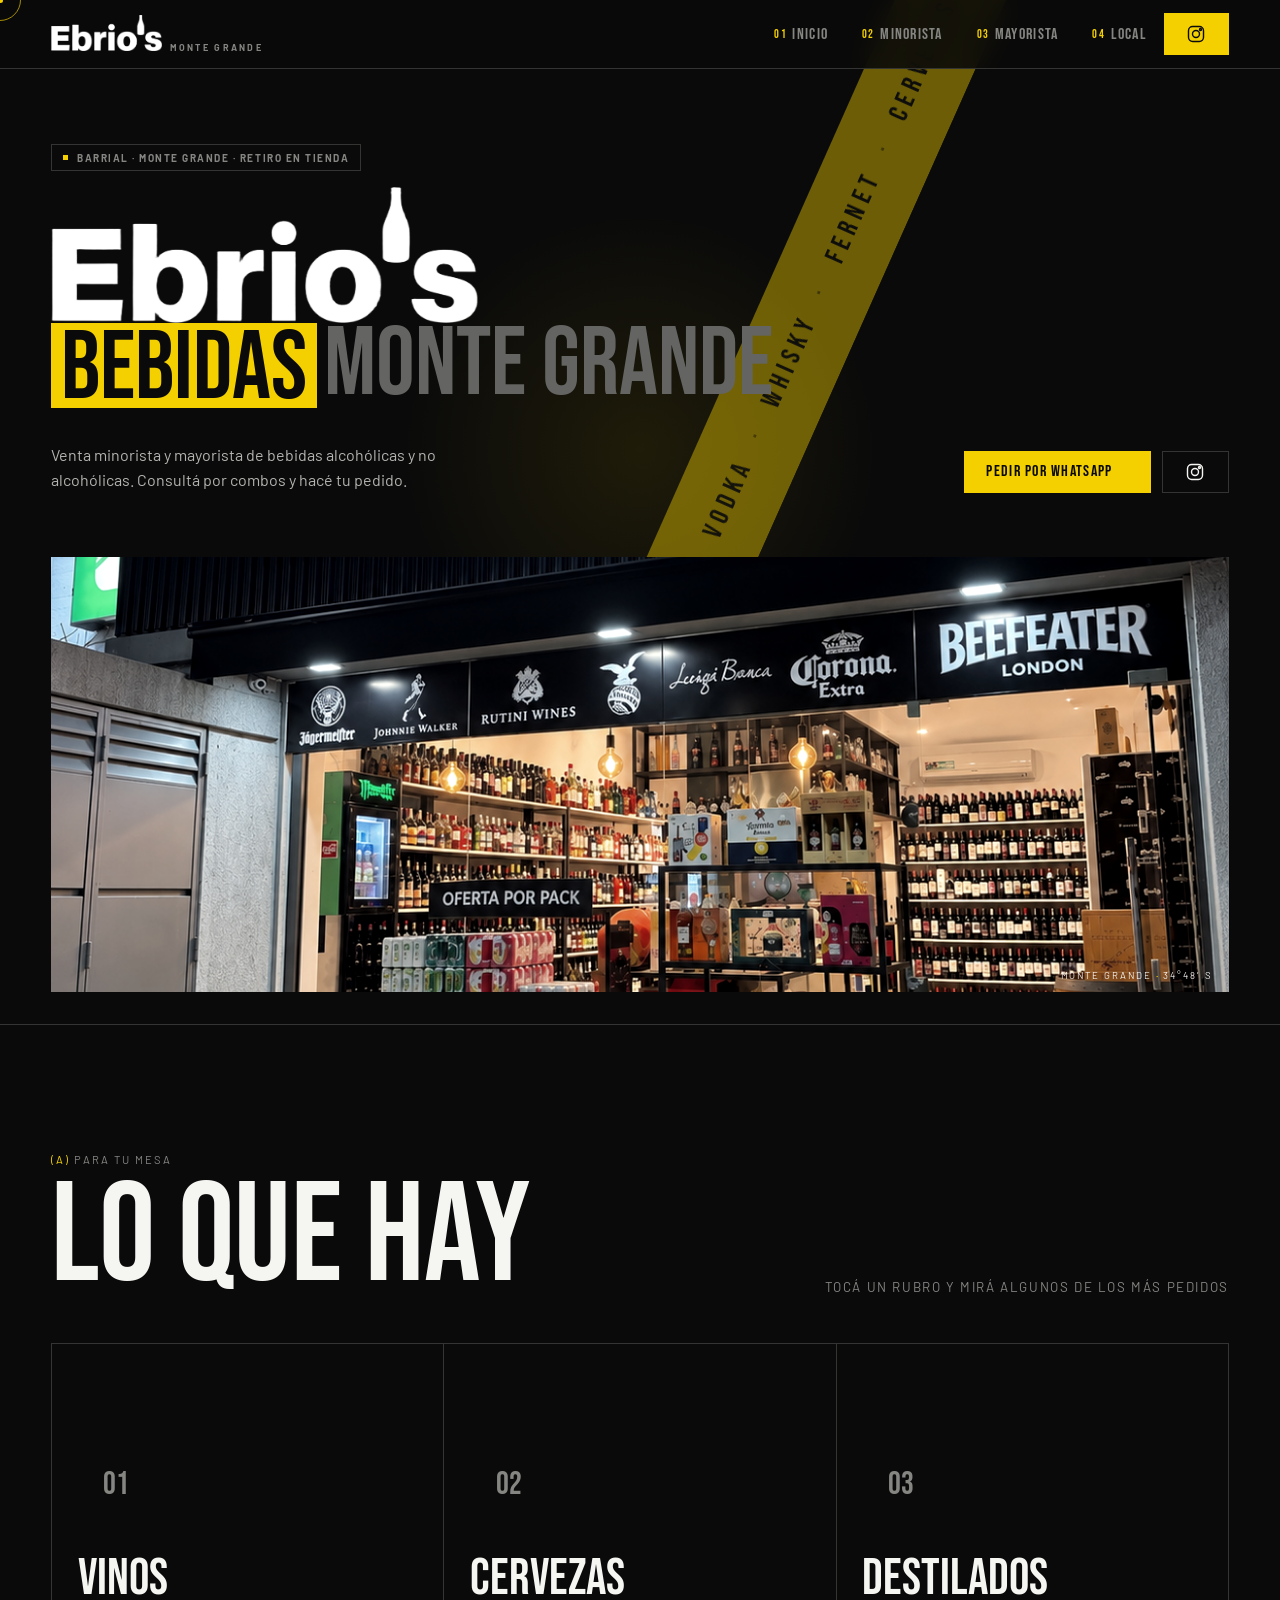
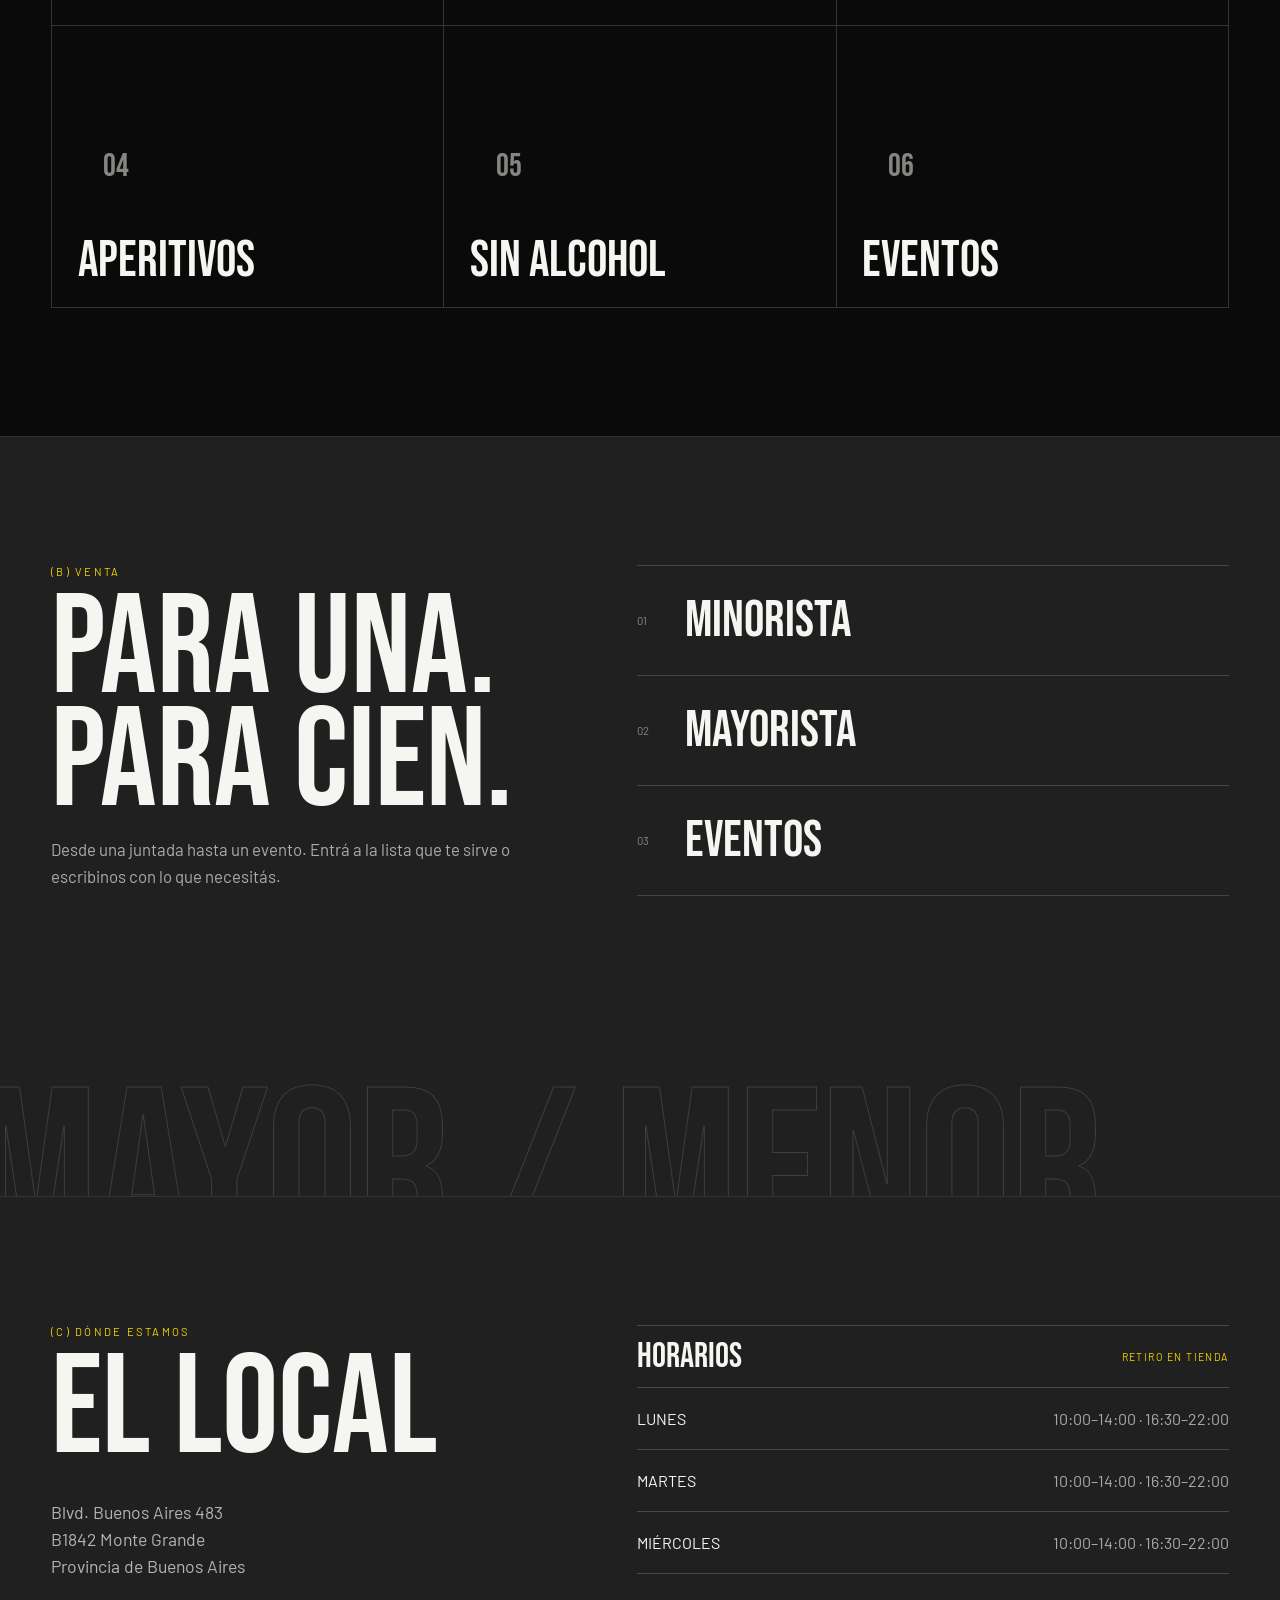
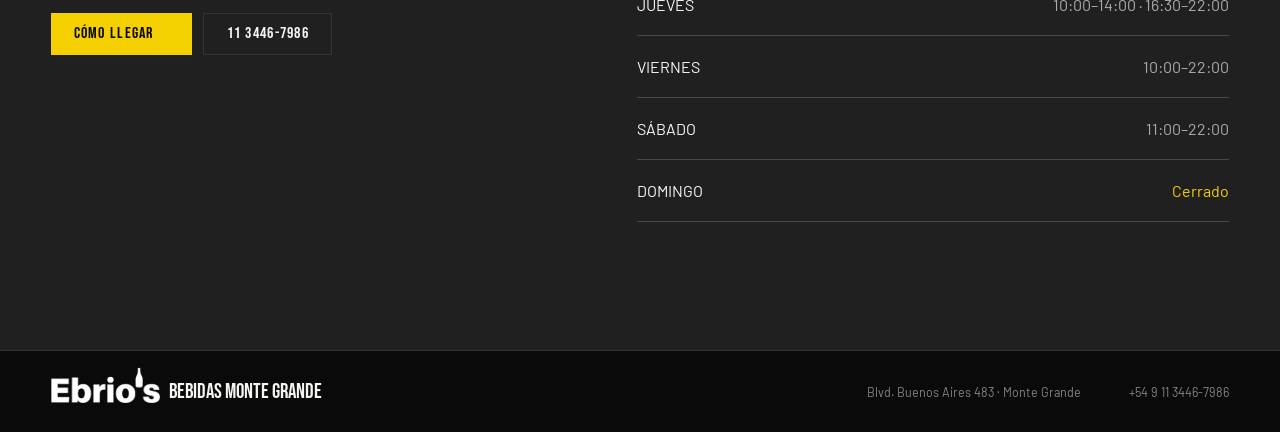
==== index.html @ 47a837df "ebrio's" ====
<!doctype html>
<html lang="es-AR">
  <head>
    <meta charset="utf-8">
    <meta name="viewport" content="width=device-width, initial-scale=1">
    <title>Ebrios Bebidas Monte Grande</title>
    <meta name="description" content="Venta minorista y mayorista de bebidas en Monte Grande. Pedidos, combos, eventos y retiro en tienda.">
    <meta name="author" content="Ebrios Bebidas">
    <meta property="og:title" content="Ebrios Bebidas Monte Grande">
    <meta property="og:description" content="Venta minorista y mayorista de bebidas en Monte Grande. Pedidos, combos, eventos y retiro en tienda.">
    <meta property="og:type" content="website">
    <meta name="twitter:card" content="summary_large_image">
    <link rel="icon" href="favicon.png" type="image/png">
    <link rel="preconnect" href="https://fonts.googleapis.com">
    <link rel="preconnect" href="https://fonts.gstatic.com" crossorigin>
    <link rel="stylesheet" href="https://fonts.googleapis.com/css2?family=Barlow:wght@400;500;600;700&family=Bebas+Neue&display=swap">
    <link rel="stylesheet" href="estilos.css">
  </head>
  <body>
    <div class="sitio">
      <div class="progreso"></div>
      <div class="aro"></div>
      <div class="punto"></div>
      <header class="cabeza">
        <a class="marca" href="index.html"><img class="logo" src="imagenes/logo-ebrios.png" alt="Ebrio's"><span>MONTE GRANDE</span></a>
        <nav class="nav" aria-label="Navegación principal">
          <a href="#inicio"><i>01</i> INICIO</a>
          <a href="minorista.html"><i>02</i> MINORISTA</a>
          <a href="mayorista.html"><i>03</i> MAYORISTA</a>
          <a href="local.html"><i>04</i> LOCAL</a>
        </nav>
        <a class="llamar" href="https://www.instagram.com/ebriosbebidas/?hl=es" target="_blank" rel="noreferrer" aria-label="Instagram"><svg class="ig" viewBox="0 0 24 24" aria-hidden="true"><rect x="3" y="3" width="18" height="18" rx="5"/><circle cx="12" cy="12" r="4.2"/><circle cx="17.4" cy="6.6" r="1.2"/></svg></a>
        <button class="menu" type="button" aria-label="Abrir menú" aria-expanded="false">
          <span></span>
          <span></span>
        </button>
      </header>
      <aside class="panel" aria-hidden="true">
        <nav>
          <a href="#inicio"><small>01</small>Inicio<span class="flecha" aria-hidden="true"></span></a>
          <a href="minorista.html"><small>02</small>Minorista<span class="flecha" aria-hidden="true"></span></a>
          <a href="mayorista.html"><small>03</small>Mayorista<span class="flecha" aria-hidden="true"></span></a>
          <a href="local.html"><small>04</small>Local<span class="flecha" aria-hidden="true"></span></a>
        </nav>
        <p>BLVD. BUENOS AIRES 483 · MONTE GRANDE</p>
      </aside>
      <main>
        <section id="inicio" class="portada">
          <div class="haz">
            <div class="cinta" aria-hidden="true">
              <span><b>VINOS</b><i>·</i><b>CERVEZAS</b><i>·</i><b>FERNET</b><i>·</i><b>WHISKY</b><i>·</i><b>VODKA</b><i>·</i><b>GASEOSAS</b><i>·</i><b>APERITIVOS</b><i>·</i><b>GIN</b><i>·</i><b>ESPUMANTES</b><i>·</i><b>LICORES</b><i>·</i><b>ENERGIZANTES</b><i>·</i><b>AGUAS</b><i>·</i><b>SIDRAS</b><i>·</i><b>RON</b><i>·</i><b>TEQUILA</b><i>·</i><b>JUGOS</b></span>
              <span><b>VINOS</b><i>·</i><b>CERVEZAS</b><i>·</i><b>FERNET</b><i>·</i><b>WHISKY</b><i>·</i><b>VODKA</b><i>·</i><b>GASEOSAS</b><i>·</i><b>APERITIVOS</b><i>·</i><b>GIN</b><i>·</i><b>ESPUMANTES</b><i>·</i><b>LICORES</b><i>·</i><b>ENERGIZANTES</b><i>·</i><b>AGUAS</b><i>·</i><b>SIDRAS</b><i>·</i><b>RON</b><i>·</i><b>TEQUILA</b><i>·</i><b>JUGOS</b></span>
            </div>
          </div>
          <p class="etiqueta">
            <span></span>
            BARRIAL · MONTE GRANDE · RETIRO EN TIENDA
          </p>
          <div class="titulo">
            <h1>
              <span class="nombre"><img class="logo" src="imagenes/logo-ebrios.png" alt="Ebrio's"></span>
              <span><b>BEBIDAS</b> <em>MONTE GRANDE</em></span>
            </h1>
          </div>
          <div class="intro">
            <p>Venta minorista y mayorista de bebidas alcohólicas y no alcohólicas. Consultá por combos y hacé tu pedido.</p>
            <div class="acciones">
              <a class="accion" href="https://api.whatsapp.com/send?phone=541134467986&amp;text=Hola%20Ebrios!%20Quiero%20mas%20informacion%20de%20precios%20minoristas%20para%20hacer%20un%20pedido." target="_blank" rel="noreferrer">PEDIR POR WHATSAPP <span class="flecha" aria-hidden="true"></span></a>
              <a class="borde" href="https://www.instagram.com/ebriosbebidas/?hl=es" target="_blank" rel="noreferrer" aria-label="Instagram"><svg class="ig" viewBox="0 0 24 24" aria-hidden="true"><rect x="3" y="3" width="18" height="18" rx="5"/><circle cx="12" cy="12" r="4.2"/><circle cx="17.4" cy="6.6" r="1.2"/></svg></a>
            </div>
          </div>
          <div class="escena" data-ver>
            <img src="imagenes/local-ebrios.jpg" alt="Local de bebidas abierto de noche" width="1920" height="1088">
            <div class="persiana" aria-hidden="true">
            </div>
            <p>
              MONTE GRANDE
              <b>·</b>
              34°48′S
            </p>
          </div>
        </section>
        <section id="rubros" class="universo">
          <div class="seccion" data-ver>
            <p>
              <span>(A)</span>
              PARA TU MESA
            </p>
            <h2>LO QUE HAY</h2>
            <small>Tocá un rubro y mirá algunos de los más pedidos</small>
          </div>
          <div class="categorias">
            <div class="categoria visible">
              <button type="button" aria-expanded="false">
                <span>01</span>
                <h3>Vinos</h3>
                <span class="flecha" aria-hidden="true"></span>
              </button>
              <div class="vistazo" hidden>
                <div class="mini">
                  <figure>
                    <img src="imagenes/productos/benjamin-malbec.png" alt="Vino Benjamin Malbec 750cc" loading="lazy">
                    <figcaption>Vino Benjamin Malbec 750cc</figcaption>
                  </figure>
                  <figure>
                    <img src="imagenes/productos/luigi-bosca.png" alt="Vino Luigi Bosca Malbec 750cc" loading="lazy">
                    <figcaption>Vino Luigi Bosca Malbec 750cc</figcaption>
                  </figure>
                  <figure>
                    <img src="imagenes/productos/rutini-cab-malbec.png" alt="Vino Rutini Cabernet Malbec 750cc" loading="lazy">
                    <figcaption>Vino Rutini Cabernet Malbec 750cc</figcaption>
                  </figure>
                </div>
                <a href="minorista.html">Ver más de esto <span class="flecha" aria-hidden="true"></span></a>
              </div>
            </div>
            <div class="categoria visible">
              <button type="button" aria-expanded="false">
                <span>02</span>
                <h3>Cervezas</h3>
                <span class="flecha" aria-hidden="true"></span>
              </button>
              <div class="vistazo" hidden>
                <div class="mini">
                  <figure>
                    <img src="imagenes/productos/heineken.png" alt="Cerveza Heineken Porrón 330cc" loading="lazy">
                    <figcaption>Cerveza Heineken Porrón 330cc</figcaption>
                  </figure>
                  <figure>
                    <img src="imagenes/productos/brahma.png" alt="Cerveza Brahma Lata 473cc" loading="lazy">
                    <figcaption>Cerveza Brahma Lata 473cc</figcaption>
                  </figure>
                  <figure>
                    <img src="imagenes/productos/andes.png" alt="Cerveza Andes Rubia 473cc" loading="lazy">
                    <figcaption>Cerveza Andes Rubia 473cc</figcaption>
                  </figure>
                </div>
                <a href="minorista.html">Ver más de esto <span class="flecha" aria-hidden="true"></span></a>
              </div>
            </div>
            <div class="categoria visible">
              <button type="button" aria-expanded="false">
                <span>03</span>
                <h3>Destilados</h3>
                <span class="flecha" aria-hidden="true"></span>
              </button>
              <div class="vistazo" hidden>
                <div class="mini">
                  <figure>
                    <img src="imagenes/productos/smirnoff.png" alt="Vodka Smirnoff 21 Regular 700cc" loading="lazy">
                    <figcaption>Vodka Smirnoff 21 Regular 700cc</figcaption>
                  </figure>
                  <figure>
                    <img src="imagenes/productos/smirnoff-rasp.png" alt="Vodka Smirnoff Raspberry 700cc" loading="lazy">
                    <figcaption>Vodka Smirnoff Raspberry 700cc</figcaption>
                  </figure>
                  <figure>
                    <img src="imagenes/productos/jack-honey.png" alt="Whisky Jack Daniel's Honey 700cc" loading="lazy">
                    <figcaption>Whisky Jack Daniel's Honey 700cc</figcaption>
                  </figure>
                </div>
                <a href="minorista.html">Ver más de esto <span class="flecha" aria-hidden="true"></span></a>
              </div>
            </div>
            <div class="categoria visible">
              <button type="button" aria-expanded="false">
                <span>04</span>
                <h3>Aperitivos</h3>
                <span class="flecha" aria-hidden="true"></span>
              </button>
              <div class="vistazo" hidden>
                <div class="mini">
                  <figure>
                    <img src="imagenes/productos/gancia.png" alt="Aperitivo Gancia 950cc" loading="lazy">
                    <figcaption>Aperitivo Gancia 950cc</figcaption>
                  </figure>
                  <figure>
                    <img src="imagenes/productos/cinzano-bianco.png" alt="Aperitivo Cinzano Bianco 950cc" loading="lazy">
                    <figcaption>Aperitivo Cinzano Bianco 950cc</figcaption>
                  </figure>
                  <figure>
                    <img src="imagenes/productos/martini-dry.png" alt="Aperitivo Martini Extra Dry 1000cc" loading="lazy">
                    <figcaption>Aperitivo Martini Extra Dry 1000cc</figcaption>
                  </figure>
                </div>
                <a href="minorista.html">Ver más de esto <span class="flecha" aria-hidden="true"></span></a>
              </div>
            </div>
            <div class="categoria visible">
              <button type="button" aria-expanded="false">
                <span>05</span>
                <h3>Sin alcohol</h3>
                <span class="flecha" aria-hidden="true"></span>
              </button>
              <div class="vistazo" hidden>
                <div class="mini">
                  <figure>
                    <img src="imagenes/productos/stella.png" alt="Cerveza Stella Artois 0% 473cc" loading="lazy">
                    <figcaption>Cerveza Stella Artois 0% 473cc</figcaption>
                  </figure>
                  <figure>
                    <img src="imagenes/productos/corona-sin.png" alt="Cerveza Corona Sin Alcohol 330cc" loading="lazy">
                    <figcaption>Cerveza Corona Sin Alcohol 330cc</figcaption>
                  </figure>
                  <figure>
                    <img src="imagenes/productos/quilmes0.png" alt="Cerveza Quilmes 0% Lata 473cc" loading="lazy">
                    <figcaption>Cerveza Quilmes 0% Lata 473cc</figcaption>
                  </figure>
                </div>
                <a href="minorista.html">Ver más de esto <span class="flecha" aria-hidden="true"></span></a>
              </div>
            </div>
            <div class="categoria visible">
              <button type="button" aria-expanded="false">
                <span>06</span>
                <h3>Eventos</h3>
                <span class="flecha" aria-hidden="true"></span>
              </button>
              <div class="vistazo" hidden>
                <div class="mini">
                  <figure>
                    <img src="imagenes/productos/moet.png" alt="Champagne Moët & Chandon Brut Impérial 750cc" loading="lazy">
                    <figcaption>Champagne Moët & Chandon Brut Impérial 750cc</figcaption>
                  </figure>
                </div>
                <a href="minorista.html">Ver más de esto <span class="flecha" aria-hidden="true"></span></a>
              </div>
            </div>
          </div>
        </section>
        <section id="venta" class="venta">
          <div class="enorme" aria-hidden="true">MAYOR / MENOR</div>
          <div class="venta-int" data-ver>
            <div>
              <p class="sobre">(B) VENTA</p>
              <h2>
                PARA UNA.
                <br>
                PARA CIEN.
              </h2>
              <p>Desde una juntada hasta un evento. Entrá a la lista que te sirve o escribinos con lo que necesitás.</p>
            </div>
            <div class="opciones">
              <a href="minorista.html"><span>01</span><b>MINORISTA</b><span class="flecha" aria-hidden="true"></span></a>
              <a href="mayorista.html"><span>02</span><b>MAYORISTA</b><span class="flecha" aria-hidden="true"></span></a>
              <a href="https://api.whatsapp.com/send?phone=541134467986&amp;text=Hola%20Ebrios!%20Quiero%20mas%20informacion%20de%20precios%20minoristas%20para%20hacer%20un%20pedido." target="_blank" rel="noreferrer"><span>03</span><b>EVENTOS</b><span class="flecha" aria-hidden="true"></span></a>
            </div>
          </div>
        </section>
        <section id="local" class="local">
          <div class="datos" data-ver>
            <p class="sobre">(C) DÓNDE ESTAMOS</p>
            <h2>EL LOCAL</h2>
            <address>
              Blvd. Buenos Aires 483
              <br>
              B1842 Monte Grande
              <br>
              Provincia de Buenos Aires
            </address>
            <div class="acciones">
              <a class="accion" href="https://maps.google.com/?q=Blvd+Buenos+Aires+483+Monte+Grande" target="_blank" rel="noreferrer">CÓMO LLEGAR <span class="flecha" aria-hidden="true"></span></a>
              <a class="borde" href="tel:+5491134467986">11 3446-7986</a>
            </div>
          </div>
          <div class="horarios" data-ver>
            <div class="hora-top">
              <h3>HORARIOS</h3>
              <span>RETIRO EN TIENDA</span>
            </div>
            <div>
              <span>Lunes</span>
              <time>10:00–14:00 · 16:30–22:00</time>
            </div>
            <div>
              <span>Martes</span>
              <time>10:00–14:00 · 16:30–22:00</time>
            </div>
            <div>
              <span>Miércoles</span>
              <time>10:00–14:00 · 16:30–22:00</time>
            </div>
            <div>
              <span>Jueves</span>
              <time>10:00–14:00 · 16:30–22:00</time>
            </div>
            <div>
              <span>Viernes</span>
              <time>10:00–22:00</time>
            </div>
            <div>
              <span>Sábado</span>
              <time>11:00–22:00</time>
            </div>
            <div class="cerrado">
              <span>Domingo</span>
              <time>Cerrado</time>
            </div>
          </div>
        </section>
      </main>
      <footer>
        <strong><img class="logo" src="imagenes/logo-ebrios.png" alt="Ebrio's"><span>BEBIDAS MONTE GRANDE</span></strong>
        <address>Blvd. Buenos Aires 483 · Monte Grande</address>
        <a href="tel:+5491134467986">+54 9 11 3446-7986</a>
      </footer>
    </div>
    <script src="guion.js"></script>
  </body>
</html>
---- estilos.css ----
:root { 
  --fondo: #0a0a0a; 
  --carbon: #202020; 
  --amarillo: #f4d000; 
  --texto: #f5f5f2; 
  --gris: #858582; 
  --linea: #343432; 
  --avance: 0%; 
  --sube: 0px; 
  --mx: 50vw; 
  --my: 50vh; 
}
* { 
box-sizing: border-box; 
}

html { 
  scroll-behavior: smooth; 
  background: var(--fondo); 
}
body { 
  margin: 0; 
  background: var(--fondo); 
  color: var(--texto); 
  font-family: "Barlow", sans-serif; 
  overflow-x: hidden; 
}
a { 
  color: inherit; 
  text-decoration: none; 
}
button { 
  color: inherit; 
  font: inherit; 
}
svg { 
  width: 1.1em; 
  fill: none; 
  stroke: currentColor; 
  stroke-width: 1.7; 
}
::selection { 
  color: var(--fondo); 
  background: var(--amarillo); 
}
.sitio { 
  min-height: 100vh; 
  overflow: clip; 
}
.progreso { 
  position: fixed; 
  inset: 0 auto auto 0; 
  z-index: 100; 
  width: var(--avance); 
  height: 3px; 
  background: var(--amarillo); 
  box-shadow: 0 0 18px color-mix(in oklab,var(--amarillo) 55%,transparent); 
}
.cabeza { 
  position: fixed; 
  inset: 0 0 auto; 
  z-index: 60; 
  display: grid; 
  grid-template-columns: minmax(0,1fr) auto auto; 
  align-items: center; 
  min-height: 68px; 
  padding: 0 clamp(1.2rem,4vw,4rem); 
  border-bottom: 1px solid var(--linea); 
  background: color-mix(in oklab,var(--fondo) 88%,transparent); 
  backdrop-filter: blur(14px); 
}
.marca { 
  display: flex; 
  min-width: 0; 
  align-items: baseline; 
  gap: .5rem; 
}
.marca>.logo { 
  width:6.9rem; 
  height:auto; 
  filter:brightness(0) invert(1); 
}
.marca>span:last-child { 
  color: var(--gris); 
  font-size: .57rem; 
  font-weight: 700; 
  letter-spacing: .25em; 
}
.logo { 
  display:block; 
  object-fit:contain; 
}
.nav { 
  display: flex; 
  height: 68px; 
  align-items: center; 
}
.nav a { 
  display: flex; 
  height: 100%; 
  align-items: center; 
  gap: .35rem; 
  padding: 0 1rem; 
  border-left: 1px solid transparent; 
  border-right: 1px solid transparent; 
  color: var(--gris); font-family: "Bebas Neue"; 
  letter-spacing: .08em; 
  transition: color .25s,border-color .25s,background .25s; 
}
.nav a:hover { 
  color: var(--texto); 
  border-color: var(--linea); 
  background: var(--carbon); 
}
.nav i { 
  color: var(--amarillo); 
  font-style: normal; 
  font-size: .72rem; 
}
.llamar,.accion,.borde { 
  display: inline-flex; 
  align-items: center; 
  justify-content: center; 
  gap: 1rem; 
  min-height: 42px; 
  padding: 0 1.4rem; 
  font-family: "Bebas Neue"; 
  font-size: 1rem; 
  letter-spacing: .08em; 
}
.llamar,.accion { 
  color: var(--fondo); 
  background: var(--amarillo); 
  transition: background .25s,transform .25s; 
}
.llamar:hover,.accion:hover { 
  background: var(--texto); 
  transform: translateY(-2px); 
}
.borde { 
  border: 1px solid var(--linea); 
  transition: border-color .25s,color .25s; 
}
.borde:hover { 
  border-color: var(--amarillo); 
  color: var(--amarillo); 
}
.ig { 
  width:20px; 
  height:20px; 
  fill:none; 
  stroke:currentColor; 
  stroke-width:1.7; 
}
.llamar .ig { 
  stroke:var(--fondo); 
}

.menu { 
  display: none; 
  width: 48px; 
  height: 48px; 
  border: 0; 
  background: none; 
  cursor: pointer; 
}
.menu span {
  display: block; 
  width: 23px; 
  height: 1px; 
  margin: 6px auto; 
  background: var(--texto); 
  transition: transform .3s; 
}
.menu.abierto span:first-child { 
  transform: translateY(3.5px) rotate(45deg); 
}
.menu.abierto span:last-child { 
  transform: translateY(-3.5px) rotate(-45deg); 
}
.panel { 
  position: fixed; 
  inset: 68px 0 0; 
  z-index: 55; 
  display: grid; 
  align-content: space-between; 
  padding: 7vh 5vw 3rem; 
  background: var(--amarillo); 
  color: var(--fondo); 
  clip-path: inset(0 0 100% 0); 
  transition: clip-path .6s cubic-bezier(.16,1,.3,1); 
}
.panel.abierto { 
  clip-path: inset(0); 
}
.panel nav { 
  display: grid; 
}
.panel nav a { 
  display: grid; 
  grid-template-columns: 3rem 1fr auto; 
  align-items: center; 
  border-bottom: 1px solid color-mix(in oklab,var(--fondo) 35%,transparent); 
  font-family: "Bebas Neue"; 
  font-size: clamp(3rem,10vw,7rem); 
  line-height: 1.1; 
}
.panel small { 
  font-family: "Barlow"; 
  font-size: .7rem; 
}
  .panel p { 
    font-weight: 700; 
    font-size: .75rem; 
    letter-spacing: .12em; 
  }
.portada { 
  position: relative; 
  min-height: 100svh; 
  padding: clamp(8rem,16vh,12rem) clamp(1.2rem,4vw,4rem) 2rem; 
  isolation: isolate; 
}
.haz { 
  position: absolute; 
  z-index: -1; 
  top: -18%; 
  left: 58%; 
  width: 8vw; 
  height: 105%; 
  background: var(--amarillo); 
  opacity: .42; transform: rotate(24deg) translateY(var(--sube)); 
  transform-origin: center; 
  overflow: hidden; 
}
.cinta { 
  position:absolute; 
  top:0; 
  left:0; 
  width:100%; 
  display:flex; 
  flex-direction:column; 
  align-items:center; 
  animation: correr 150s linear infinite; 
  will-change:transform; 
}
.cinta span { 
  display:flex; 
  flex-direction:column; 
  align-items:center; 
  font-family:"Bebas Neue"; 
  font-size:clamp(1.1rem,2.1vw,2.2rem); 
  line-height:1; 
  letter-spacing:.22em; 
  color:#0d0d0c; }
.cinta b { 
  writing-mode:vertical-rl; 
  transform:rotate(180deg); 
  font-weight:400; 
  padding:.55em 0; }
.cinta i { 
  writing-mode:vertical-rl; 
  transform:rotate(180deg); 
  font-style:normal; 
  padding:.35em 0; 
  opacity:.5; }
@keyframes 
 correr 
{ 
  from { 
  transform: translateY(-50%); 
}
 to { 
  transform: translateY(0); 
} 
}

.portada::after { 
  content:""; 
  position:absolute; 
  z-index:-2; 
  inset:0; 
  background: radial-gradient(circle 340px at var(--mx) 
  var(--my), 
  color-mix(in oklab,
  var(--amarillo) 9%,transparent), 
  transparent 70%); 
}
.etiqueta { 
  display: inline-flex; 
  align-items: center; 
  gap: .6rem; 
  margin: 0 0 1rem; 
  padding: .4rem .65rem; 
  border: 1px solid var(--linea); 
  color: var(--gris); 
  font-size: .63rem; 
  font-weight: 700; 
  letter-spacing: .15em; 
}
.etiqueta span { 
  width: 5px; 
  height: 5px; 
  background: var(--amarillo); 
}
.titulo { 
  overflow: hidden; 
}
.titulo h1 { 
  margin: 0; 
  font-family: "Bebas Neue"; 
  font-size: clamp(5rem,14vw,13.5rem); 
  font-weight: 400; line-height: .72; 
  letter-spacing: 0; 
}
.titulo h1>.nombre { 
  display:block; 
  width:3.05em; 
  height:.76em; 
  animation:subir 1s cubic-bezier(.16,1,.3,1) both; 
  }
  .titulo .nombre>.logo { 
  width:100%; 
  height:100%; 
  object-fit:contain; 
  object-position:left center; 
  filter:brightness(0) invert(1); 
  }
  .titulo h1>span+span { 
  display:flex; 
  align-items:center; 
  gap: .08em; 
  animation:subir 1s .12s cubic-bezier(.16,1,.3,1) both; 
  font-size: .54em; 
  }
  .titulo b { 
  padding: .12em .1em .04em; 
  color: var(--fondo); 
  background: var(--amarillo); 
  font-weight: 400; 
  }
  .titulo em {
  color: #646462; 
  font-style: normal; 
  white-space: nowrap;
  }
.intro { 
  display: grid; 
  grid-template-columns: minmax(0,28rem) auto; 
  align-items: end; 
  justify-content: space-between; 
  gap: 2rem; 
  margin-top: 2.2rem; 
}.intro p { 
  margin: 0; 
  color: #b4b4b0; 
  line-height: 1.55; 
}.acciones { 
  display: flex; 
  flex-wrap: wrap; 
  gap: .7rem; 
}
.escena { 
  position: relative; 
  max-width: 94rem; 
  height: clamp(240px,34vw,540px); 
  margin: 4rem auto 0; 
  overflow: hidden; 
  background: var(--carbon); 
}
.escena img { 
  width: 100%; 
  height: 100%; 
  object-fit: cover; 
  filter: saturate(.72) contrast(1.07); 
  transform: scale(1.06); 
  transition: transform 1.6s cubic-bezier(.16,1,.3,1); 
}
.escena.visible img {
  transform: scale(1); 
}
.escena p { 
  position:absolute; 
  right: 1rem; 
  bottom: .7rem; 
  z-index:3; 
  margin:0; 
  font-size:.6rem; 
  letter-spacing:.2em; 
}
.escena p b { 
  color:var(--amarillo); 
}
.persiana { 
  position:absolute; 
  inset:0; 
  z-index:2; 
  display:grid; 
  grid-template-rows:repeat(14,1fr); 
  pointer-events:none; 
}
.persiana span { 
  display:block; 
  background:var(--carbon); 
  border-bottom:1px solid #090909; 
  transform-origin:top; 
  transition:transform .5s cubic-bezier(.7,0,.2,1); 
}
.escena.visible .persiana span { 
  transform:scaleY(0); 
}
.escena.visible .persiana span:nth-child(2n){
  transition-delay:.05s
}
.escena.visible .persiana span:nth-child(3n){
  transition-delay:.11s
}
  .escena.visible .persiana span:nth-child(5n){
    transition-delay:.17s
}
.universo,.venta,.pedido,.local { 
  padding: clamp(5rem,10vw,10rem) clamp(1.2rem,4vw,4rem); 
  border-top: 1px solid var(--linea); 
}
.seccion { 
  display:grid; 
  grid-template-columns:1fr auto; 
  align-items:end; gap:1rem; 
  margin-bottom:3rem; 
}
.seccion p { 
  grid-column:1/-1; 
  margin:0; 
  color:var(--gris); 
  font-size:.7rem; 
  letter-spacing:.18em; 
}
.seccion p span,.sobre { 
  color:var(--amarillo); 
}
.seccion h2,.venta h2,.pedido h2,.local h2 { 
  margin:0; 
  font-family:"Bebas Neue"; 
  font-size:clamp(4.5rem,11vw,10rem); 
  font-weight:400; line-height:.8; 
}
.seccion small { 
  color:var(--gris); 
  text-transform:uppercase; 
  letter-spacing:.12em; 
}
.categorias { 
  display:grid; 
  grid-template-columns:repeat(3,1fr); 
  border-top:1px solid var(--linea); 
  border-left:1px solid var(--linea); 
}
.categoria { 
  position:relative; 
  min-height:230px; 
  padding:1.6rem; 
  border-right:1px solid var(--linea); 
  border-bottom:1px solid var(--linea); 
  overflow:hidden; 
  transition:color .35s,background .35s; 
}
.categoria span { 
  color:var(--gris); 
  font-family:"Bebas Neue"; 
  font-size:2rem; 
}
.categoria h3 { 
  position:absolute; 
  left:1.6rem; 
  bottom:1rem; 
  margin:0; 
  font-family:"Bebas Neue"; 
  font-size:clamp(2.3rem,4vw,4.5rem); 
  font-weight:400; 
  transition:transform .35s; 
}
.categoria svg { 
  position:absolute; 
  top:1.7rem; 
  right:1.7rem; 
  transform:rotate(-45deg); 
  transition:transform .35s; 
}
.categoria:hover { 
  color:var(--fondo); 
  background:var(--amarillo); 
}
.categoria:hover span { 
  color:var(--fondo); 
}
.categoria:hover h3 { 
  transform:translateX(.5rem); 
}
.categoria:hover svg { 
  transform:rotate(0); 
}
.venta { 
  position:relative; 
  min-height:760px; 
  background:var(--carbon); 
  overflow:hidden; 
}
.enorme { 
  position:absolute; 
  inset:auto auto -5vw -2vw; 
  color:transparent; 
 -webkit-text-stroke:1px #3e3e3b; 
 font-family:"Bebas Neue"; 
 font-size:18vw; 
 line-height:.7; 
 white-space:nowrap; 
 transform:translateX(calc(var(--avance) * -.16)); 
}
.venta-int { 
  position:relative; 
  z-index:1; 
  display:grid; 
  grid-template-columns:.9fr 1.1fr; 
  gap:8vw; 
}
.sobre { 
  margin:0 0 1rem; 
  font-size:.7rem; 
  letter-spacing:.2em; 
}
.venta-int>div>p:last-child,.pedido-txt>p {
  max-width:32rem; 
  color:#aaa; 
  font-size:1.05rem; 
  line-height:1.6; 
}
.opciones { 
  border-top:1px solid #444; 
}
.opciones a { 
  display:grid; 
  grid-template-columns:3rem 1fr auto; 
  align-items:center; 
  min-height:110px; 
  border-bottom:1px solid #444; 
  transition:padding .3s,color .3s; 
}
.opciones a:hover { 
  padding-left:1rem; 
  color:var(--amarillo); 
}.opciones span { 
  color:var(--gris); 
  font-size:.7rem; 
}
.opciones b { 
  font-family:"Bebas Neue"; 
  font-size:clamp(2.2rem,4vw,4rem); 
  font-weight:400; 
}
.pedido { 
  display:grid; 
  grid-template-columns:1.1fr .9fr; 
  align-items:center; 
  gap:clamp(2rem,7vw,8rem); 
}
.foto { 
  position:relative; 
  aspect-ratio:1; 
  overflow:hidden; 
}
.foto img { 
  width:100%; 
  height:100%; 
  object-fit:cover; 
  transition:transform 1.2s cubic-bezier(.16,1,.3,1); 
}
.foto:hover img { 
  transform:scale(1.035); 
}
.foto::after { 
  content:""; 
  position:absolute; 
  inset:0; 
  border:1px solid var(--linea); 
}
.mira { 
  position:absolute; 
  inset:50% auto auto 50%; 
  z-index:2; 
  width:80px; 
  height:80px; 
  transform:translate(-50%,-50%); 
  border:1px solid color-mix(in oklab,var(--amarillo) 60%,transparent); 
  border-radius:50%; 
  opacity:0; 
  transition:opacity .3s,transform .4s; 
}
.foto:hover .mira { 
  opacity:1; 
  transform:translate(-50%,-50%) scale(1.25); 
}
.mira span { 
  position:absolute; 
  top:50%; 
  left:20%; 
  width:60%; 
  height:1px; 
  background:var(--amarillo); 
}
.mira span+span { 
    transform:rotate(90deg); 
  }
  .pedido-txt .accion { 
    margin-top:2rem; 
  }
.local { 
  display:grid; 
  grid-template-columns:.9fr 1.1fr; 
  gap:8vw; 
  background:var(--carbon); 
}
.datos address { 
  margin:2rem 0; 
  color:#b4b4b0; 
  font-style:normal; 
  font-size:1.1rem; 
  line-height:1.55; 
}
.horarios {
  border-top:1px solid #494946; 
}
.hora-top,.horarios>div:not(.hora-top) {
  display:grid; 
  grid-template-columns:minmax(0,1fr) auto; 
  align-items:center; 
  gap:1rem; 
  min-height:62px; 
  border-bottom:1px solid #494946; 
}
.hora-top h3 { 
  margin:0; 
  font-family:"Bebas Neue"; 
  font-size:2.2rem; 
  font-weight:400; 
}
.hora-top span { 
  color:var(--amarillo); 
  font-size:.65rem; 
  letter-spacing:.14em; 
}
.horarios>div:not(.hora-top) span {
   text-transform:uppercase; 
}
.horarios time { 
  color:#aaa; 
}
.horarios .cerrado time { 
  color:var(--amarillo); 
}
footer { 
  display:grid; 
  grid-template-columns:1fr auto auto; 
  align-items:center; 
  gap:3rem; 
  min-height:82px; 
  padding:1rem clamp(1.2rem,4vw,4rem); 
  border-top:1px solid var(--linea); 
  color:var(--gris); 
  font-size:.78rem; 
}
footer strong { 
  display:flex; 
  align-items:center; 
  gap:.55rem; 
  color:var(--texto); 
  font-family:"Bebas Neue"; 
  font-size:1.3rem; 
  font-weight:400; 
}
footer strong>.logo {
 width:6.8rem; 
 height:auto; 
 filter:brightness(0) invert(1); 
 transform:translateY(-.38rem); 
}
footer address { 
  font-style:normal; 
}
  footer a:hover { 
    color:var(--amarillo); 
}
[data-ver] {
  opacity:0; 
  transform:translateY(42px);
  transition:opacity .9s,transform .9s cubic-bezier(.16,1,.3,1);
}
[data-ver].visible { 
opacity:1; 
transform:none; 
}
.aro,.punto { 
position:fixed; 
top:0; 
left:0; 
z-index:200; 
pointer-events:none; 
border-radius:50%; 
will-change:transform; 
}
.aro { 
  width:42px;
  height:42px;
  margin:-21px 0 0 -21px;
  border:1px solid color-mix(in oklab,var(--amarillo) 65%,transparent); 
}
.punto { 
  width:5px;
  height:5px;
  margin:-2.5px 0 0 -2.5px;
  background:var(--amarillo); 
}
@keyframes subir { from { transform:translateY(110%); } to { transform:none; } }

@media (max-width: 800px) {
  .cabeza { 
    grid-template-columns:minmax(0,1fr) auto; 
  }
  .nav,.llamar { 
    display:none; 
  }
  .menu { 
    display:block; 
  }
  .portada { 
    min-height:auto; 
    padding-top:8.5rem; 
  }
  .haz { 
    left:72%; 
    width:16vw; 
  }
  .titulo h1 { 
    font-size:clamp(5rem,26vw,8rem); 
    line-height:.78; 
  }
  .titulo h1>span+span { 
    display:block; 
    font-size:.43em; 
    line-height:1.1; 
  }
  .titulo em { 
    display:block; 
    margin-top:.2em; 
  }
  .intro { 
    grid-template-columns:1fr; 
  }
  .acciones a { 
    flex:1; 
  }
  .escena {
    width:calc(100% + 2.4rem); 
    margin-left:-1.2rem; 
    height:58vw; 
    min-height:250px; 
  }
  .categorias { 
    grid-template-columns:repeat(2,1fr); 
  }.categoria { 
    min-height:170px; 
  }
  .venta { 
    min-height:auto; 
  }
  .venta-int,.pedido,.local { 
    grid-template-columns:1fr; 
  }
  .pedido .foto { 
    order:2; 
  }
  .pedido-txt { 
    order:1; 
  }
  .local { 
    gap:4rem; 
  }
  .seccion { 
    grid-template-columns:1fr; 
  }
  .seccion p { 
    grid-column:auto; 
  }
  .seccion small { 
    display:none; 
  }
  footer { 
    grid-template-columns:1fr; 
    gap:.35rem; 
    padding-block:1.5rem; 
  }
  .aro,.punto { 
    display:none; 
  }
}
@media (max-width: 430px) { 
  .categorias { 
    grid-template-columns:1fr; 
  }
  .categoria {
    min-height:120px; 
  }
  .categoria h3 { 
    font-size:2.6rem; 
  }
  .hora-top,.horarios>div:not(.hora-top) {
    align-items:start; 
    padding:1rem 0; 
  }
  .horarios time { 
    max-width:13rem; 
    text-align:right; 
  }
  .acciones { 
    flex-direction:column; 
  }
  .acciones a { 
    width:100%; 
  }
  .etiqueta { 
    max-width:100%; 
    font-size:.54rem; 
  }
  .pedido,.local,.universo,.venta { 
    padding-block:5rem; 
  } 
  }
@media (prefers-reduced-motion: reduce) {
   html{
    scroll-behavior:auto
  }
  *,*::before,*::after{
    animation-duration:.01ms!important;
    animation-iteration-count:1!important;
    transition-duration:.01ms!important
  }
  .aro,.punto{
    display:none
  }
  [data-ver]{
    opacity:1;
    transform:none
  }
  .persiana{
    display:none
  } 
}
.categoria button { 
  display:block; 
  width:100%; 
  min-height:230px; 
  padding:1.6rem; 
  background:none; 
  border:0; 
  color:inherit; 
  text-align:left; 
  cursor:pointer; 
}
.categoria.abierta { 
  color:var(--fondo); 
  background:var(--amarillo); 
  overflow:visible; 
}
.categoria.abierta span,.categoria.abierta .vistazo a { 
  color:var(--fondo); 
}
.categoria.abierta svg { 
  transform:rotate(90deg); 
}
.vistazo { 
  padding:0 1.6rem 1.6rem; 
  animation:crece .38s cubic-bezier(.2,.8,.2,1); }
.vistazo .mini { 
  display:grid; 
  grid-template-columns:repeat(3,1fr); gap:.6rem; }
.vistazo figure { 
  margin:0; }
.vistazo img { 
  width:100%; 
  height:88px; 
  object-fit:contain; 
  background:#fff; 
  border:1px solid var(--fondo); 
  padding:.3rem; 
}
.vistazo figcaption { 
  margin-top:.35rem; 
  font-size:.6rem; 
  line-height:1.25; 
  text-transform:uppercase; 
  letter-spacing:.04em; 
}
.vistazo a {
  display:inline-flex; 
  align-items:center; 
  gap:.4rem; 
  margin-top:.9rem; 
  font-size:.65rem; 
  letter-spacing:.16em; 
  text-transform:uppercase; 
}
.vistazo a svg {
   position:static; transform:none; 
   width:16px; 
  }
@keyframes crece { 
  from { 
    opacity:0; 
    clip-path:inset(0 0 100% 0); 
  } 
  to { 
    opacity:1; 
    clip-path:inset(0 0 0 0); } 
  }

.hoja { 
  padding:9rem 1.2rem 0; 
  max-width:1400px; 
  margin:0 auto; 
}
.tapa { 
  position:relative; 
  padding-bottom:3rem; 
  border-bottom:1px solid var(--linea); 
}
.tapa h1 { 
  margin:.4rem 0 1.2rem; 
  font-family:"Bebas Neue"; 
  font-weight:400; 
  line-height:.86; 
  font-size:clamp(3.6rem,12vw,9rem); 
}
.tapa em { 
  font-style:normal; 
  color:var(--amarillo); 
}
.bajada { 
  max-width:44ch; 
  color:var(--gris); 
}
.aviso { 
  margin-top:.6rem; 
  font-size:.62rem; 
  letter-spacing:.16em; 
  text-transform:uppercase; 
  color:var(--gris); 
}
.tapa .accion { 
  margin-top:1.6rem; 
}
.filtros { 
  display:flex; 
  flex-wrap:wrap; 
  gap:.5rem; 
  padding:1.6rem 0; 
  position:sticky; 
  top:0; 
  background:var(--fondo); 
  z-index:5; 
}
.filtros button { 
  padding:.5rem .9rem; 
  border:1px solid var(--linea); 
  background:none; color:var(--gris); 
  font-size:.62rem; 
  letter-spacing:.16em; 
  text-transform:uppercase; 
  cursor:pointer; transition:.25s; 
}
.filtros button:hover { 
  color:var(--texto); 
  border-color:var(--texto); 
}
.filtros button.activo { 
  background:var(--amarillo); 
  border-color:var(--amarillo); 
  color:var(--fondo); 
}

.vidriera { 
  display:grid; 
  grid-template-columns:repeat(4,1fr); 
  border-top:1px solid var(--linea); 
  border-left:1px solid var(--linea); }
.pieza { 
  position:relative; 
  padding:1.4rem; 
  border-right:1px solid var(--linea); 
  border-bottom:1px solid var(--linea); 
  transition:background .35s; 
}
.pieza:hover { 
  background:var(--carbon); 
}
.pieza .num { 
  position:absolute; 
  top:.9rem; right:1rem; 
  font-family:"Bebas Neue"; 
  font-size:1.1rem; 
  color:var(--gris); 
}
.pieza .foto { 
  display:grid; 
  place-items:center; 
  height:190px; 
  margin-bottom:1rem; 
  overflow:hidden; 
}
.pieza img { 
  max-height:100%; 
  max-width:80%; 
  object-fit:contain; 
  filter:grayscale(1) contrast(1.05); 
  transform:scale(.95); 
  transition:filter .4s,transform .4s; 
}
.pieza:hover img { 
  filter:none; 
  transform:scale(1.06); 
}
.pieza h2 { 
  margin:0; 
  font-family:"Barlow"; 
  font-size:.78rem; 
  font-weight:600;
  line-height:1.3; 
  text-transform:uppercase; 
  letter-spacing:.02em; 
}
.pieza .rubro { 
  margin:.35rem 0 .8rem; 
  font-size:.58rem; 
  letter-spacing:.18em; 
  text-transform:uppercase; 
  color:var(--gris); 
}
.pieza .precio { 
  margin:0; 
  font-family:"Bebas Neue"; 
  font-size:1.9rem; 
  color:var(--amarillo); 
}

.depo { 
  display:grid; 
  grid-template-columns:minmax(0,.9fr) minmax(0,1.4fr); 
  gap:2.5rem; 
  padding:3rem 0; 
}
.visor { 
  position:sticky; 
  top:6rem; 
  align-self:start; 
  border:1px solid var(--linea); 
  background:var(--carbon); 
  padding:2rem; 
}
.visor img { 
  display:block; 
  width:100%; 
  height:320px; 
  object-fit:contain; 
  animation:aparece .4s ease; 
}
.visor-txt { 
  margin-top:1.4rem; 
  border-top:1px solid var(--linea); 
  padding-top:1rem; 
}
.visor-txt span { 
  font-size:.58rem; 
  letter-spacing:.2em; 
  text-transform:uppercase; 
  color:var(--gris); 
}
.visor-txt h2 { 
  margin:.3rem 0; 
  font-family:"Barlow"; 
  font-size:1rem; 
  font-weight:600; 
  text-transform:uppercase; 
}
.visor-txt p { 
  margin:0; 
  font-family:"Bebas Neue"; 
  font-size:2.6rem; 
  color:var(--amarillo); 
}
@keyframes aparece { 
  from { 
    opacity:0; 
    transform:translateY(10px) 
  } 
  to { opacity:1; transform:none } 
}
.filas { 
  list-style:none; 
  margin:0; 
  padding:0; 
  border-top:1px solid var(--linea); 
}
.fila { 
  border-bottom:1px solid var(--linea); 
}
.fila button { 
  display:grid; 
  grid-template-columns:2.4rem 2.6rem minmax(0,1fr) auto auto; 
  align-items:center; 
  gap:1rem; 
  width:100%; 
  padding:.85rem .6rem; 
  background:none; 
  border:0; 
  color:inherit; 
  text-align:left; 
  cursor:pointer; 
  transition:background .3s,padding .3s; 
}
.fila img { 
  width:2.6rem; 
  height:2.6rem; 
  object-fit:contain; 
  filter:grayscale(1); 
  opacity:.5; 
  transition:.3s; 
}
.fila .orden { 
  font-family:"Bebas Neue"; 
  font-size:1.1rem; 
  color:var(--gris); 
}
.fila .nom { 
  font-size:.74rem; 
  font-weight:600; 
  text-transform:uppercase; 
  letter-spacing:.02em; 
}
.fila .tag { 
  font-size:.55rem; 
  letter-spacing:.18em; 
  text-transform:uppercase; 
  color:var(--gris); 
}
.fila .val { 
  font-family:"Bebas Neue"; 
  font-size:1.5rem; color:var(--amarillo); 
}
.fila.activa button { 
  background:var(--carbon); 
  padding-left:1.2rem; 
}
.fila.activa img { 
  filter:none; opacity:1; 
}
.fila,.fila.activa { 
  opacity:1; transform:none; 
}

.cierre { 
  padding:6rem 0 5rem; 
  border-top:1px solid var(--linea); 
}
.cierre h2 { 
  margin:0 0 .6rem; 
  font-family:"Bebas Neue"; 
  font-weight:400; 
  font-size:clamp(2.4rem,7vw,5rem); 
}
.cierre p { 
  max-width:46ch; 
  color:var(--gris); 
}
.cierre .accion { 
  margin-top:1.4rem; 
}

@media (max-width: 1000px) {
   .vidriera {
     grid-template-columns:repeat(3,1fr); 
    } 
    .depo { 
      grid-template-columns:1fr; 
    } 
    .visor { 
      position:static; 
    } 
    .visor img { height:220px; } 
  }
@media (max-width: 800px) 
{
  .hoja { 
    padding-top:7rem; 
  }
  .categoria button { 
    min-height:170px; 
  }
  .vidriera { 
    grid-template-columns:repeat(2,1fr); 
  }
  .pieza .foto { 
    height:140px; 
  }
  .pieza img { 
    filter:none; 
  }
  .fila button { 
    grid-template-columns:2rem 2.2rem minmax(0,1fr) auto; gap:.7rem; 
  }
  .fila .tag { display:none; 
  }
}
@media (max-width: 430px) { 
  .categoria button { 
    min-height:120px; 
  } 
  .vistazo img { 
    height:70px; 
  } 
  .pieza { 
    padding:1rem; 
  } 
  .pieza h2 { 
    font-size:.7rem; 
  } 
  .fila .nom { 
    font-size:.66rem; 
  } 
  .fila .val { 
    font-size:1.2rem; 
  } 
}

.categoria.abierta button { min-height:auto; 
  padding-bottom:.8rem; 
}
.categoria.abierta h3 { position:static; 
  display:block; 
  margin-top:.6rem; 
}
.categoria.abierta svg { 
  top:1.3rem; 
}
.categoria { 
  min-height:0; 
}
.categoria:not(.abierta) { min-height:230px; }
@media (max-width: 800px) {
   .categoria:not(.abierta) { min-height:170px; } 
  }
@media (max-width: 430px) { 
  .categoria:not(.abierta) { min-height:120px; }
 }
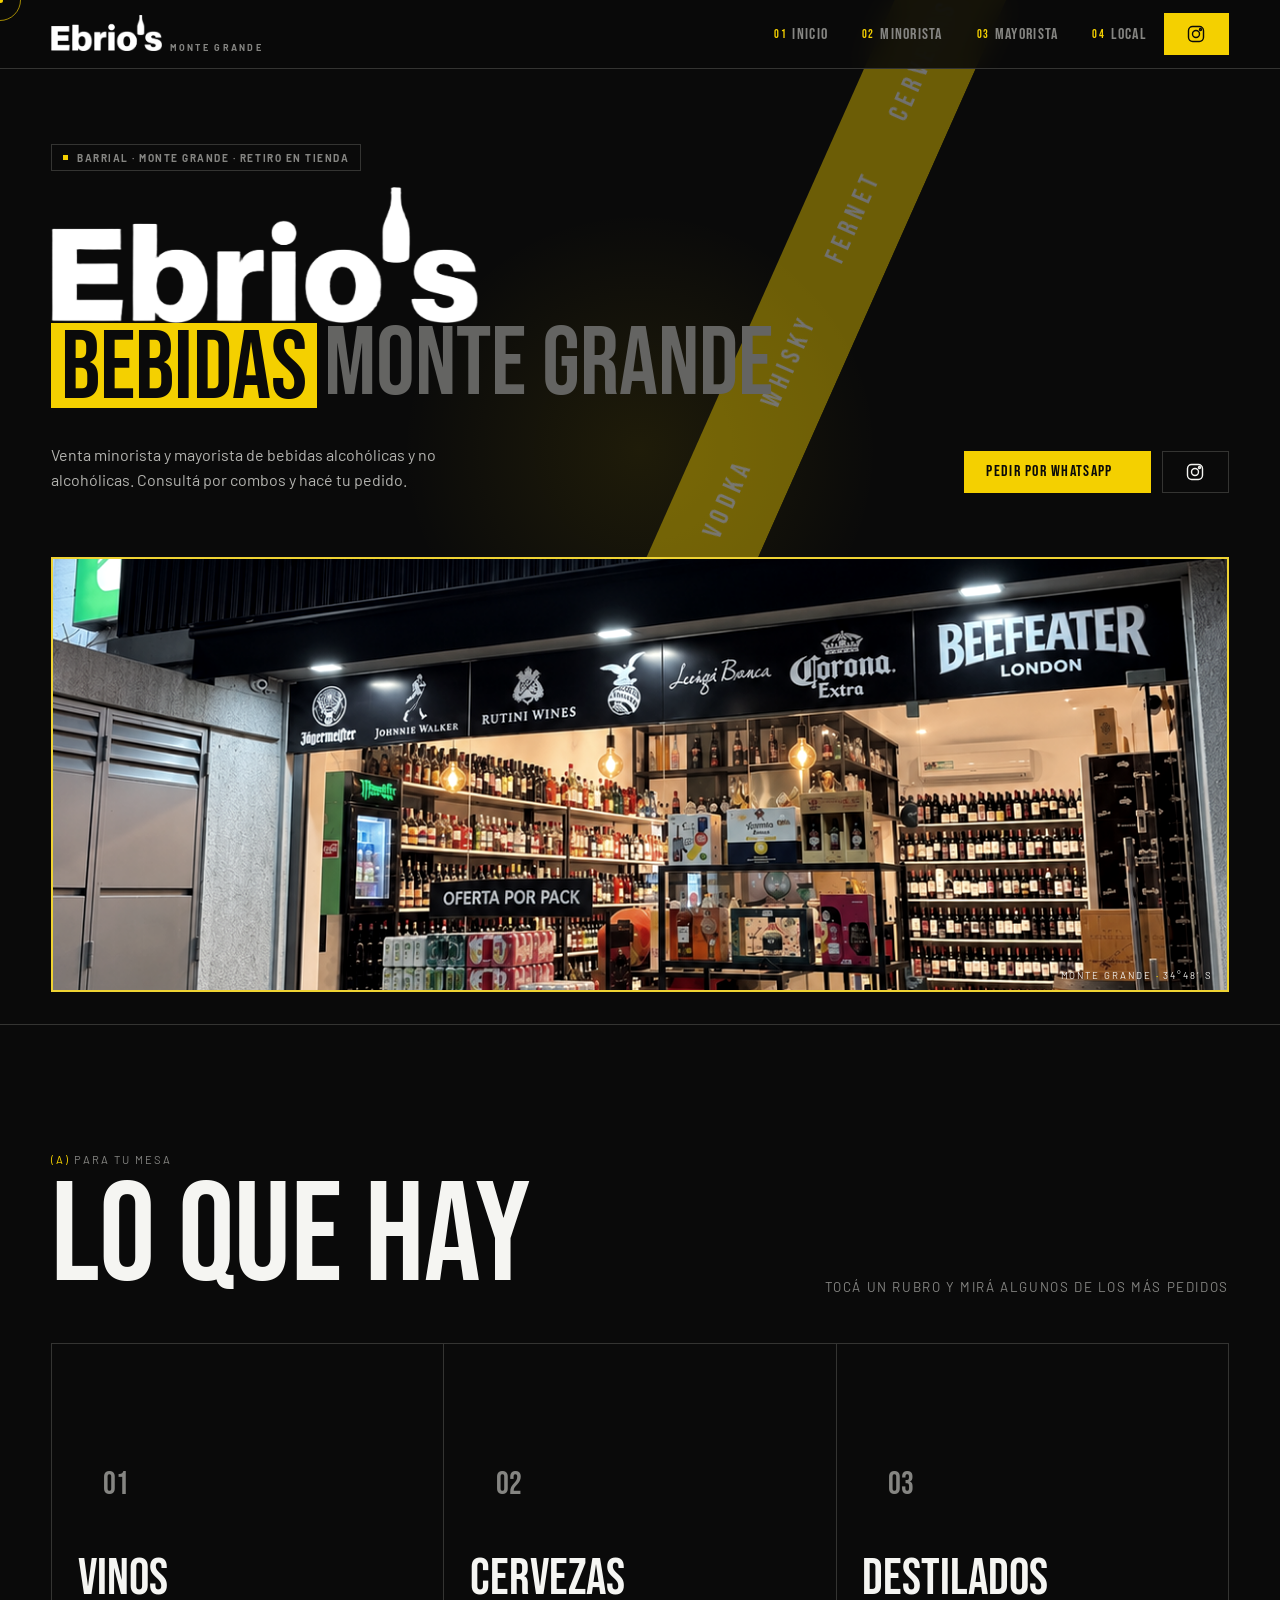
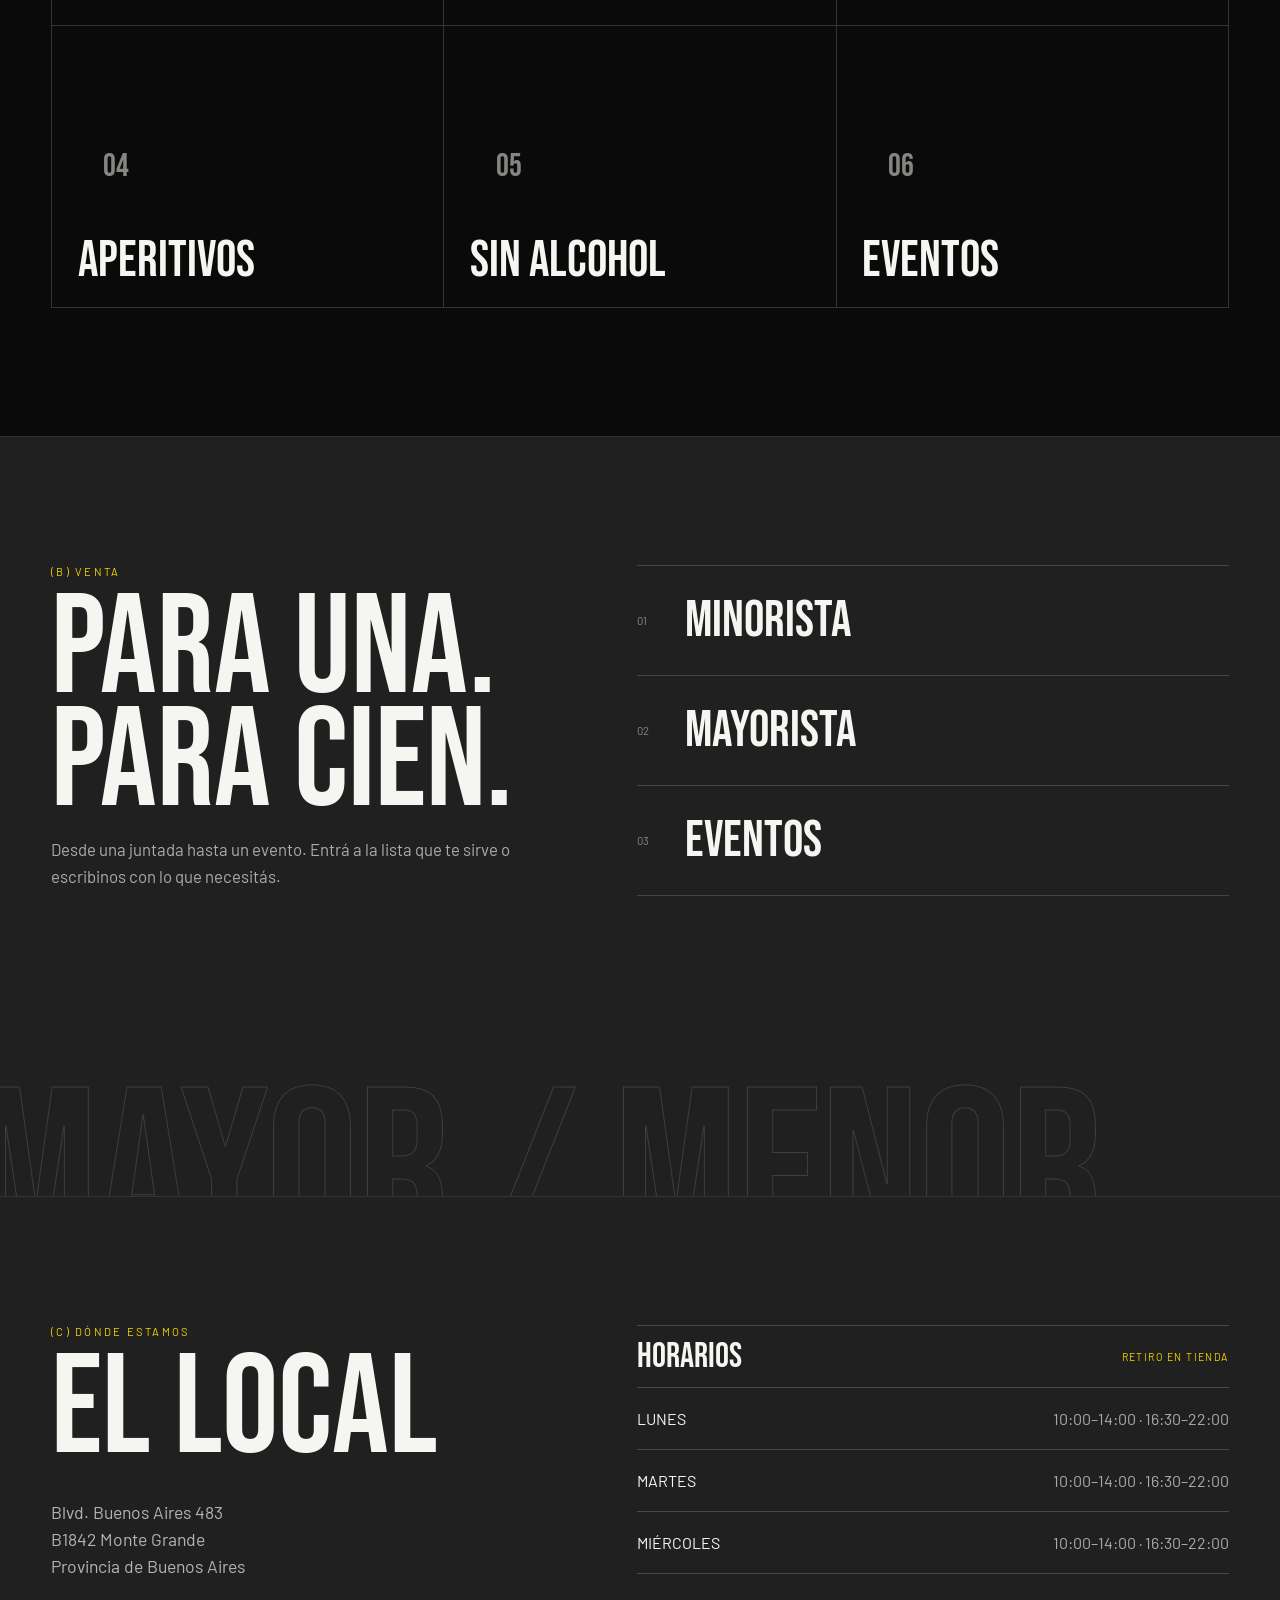
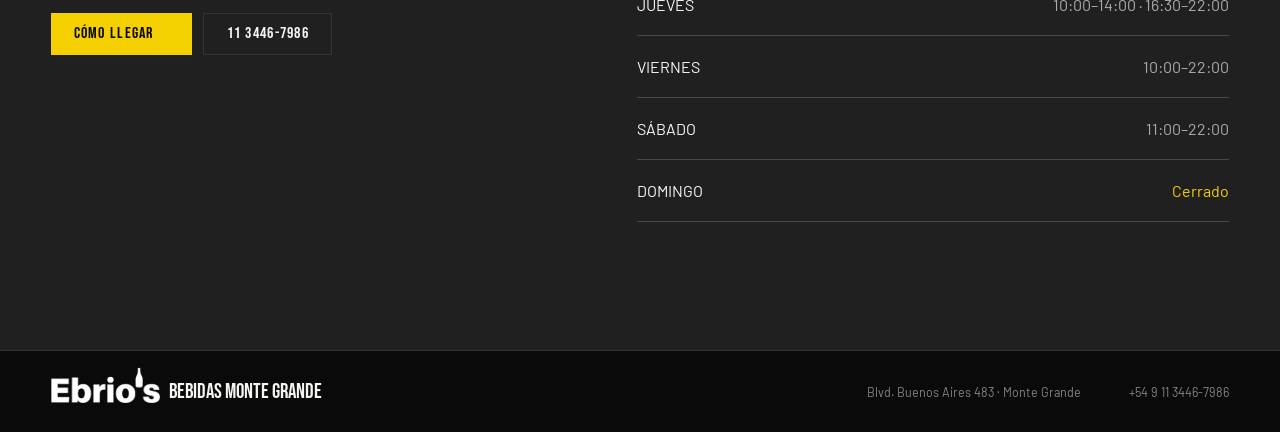
==== commit 99b367e8: "ebrios" ====
--- a/index.html
+++ b/index.html
@@ -1,310 +1,335 @@
 <!doctype html>
 <html lang="es-AR">
-  <head>
-    <meta charset="utf-8">
-    <meta name="viewport" content="width=device-width, initial-scale=1">
-    <title>Ebrios Bebidas Monte Grande</title>
-    <meta name="description" content="Venta minorista y mayorista de bebidas en Monte Grande. Pedidos, combos, eventos y retiro en tienda.">
-    <meta name="author" content="Ebrios Bebidas">
-    <meta property="og:title" content="Ebrios Bebidas Monte Grande">
-    <meta property="og:description" content="Venta minorista y mayorista de bebidas en Monte Grande. Pedidos, combos, eventos y retiro en tienda.">
-    <meta property="og:type" content="website">
-    <meta name="twitter:card" content="summary_large_image">
-    <link rel="icon" href="favicon.png" type="image/png">
-    <link rel="preconnect" href="https://fonts.googleapis.com">
-    <link rel="preconnect" href="https://fonts.gstatic.com" crossorigin>
-    <link rel="stylesheet" href="https://fonts.googleapis.com/css2?family=Barlow:wght@400;500;600;700&family=Bebas+Neue&display=swap">
-    <link rel="stylesheet" href="estilos.css">
-  </head>
-  <body>
-    <div class="sitio">
-      <div class="progreso"></div>
-      <div class="aro"></div>
-      <div class="punto"></div>
-      <header class="cabeza">
-        <a class="marca" href="index.html"><img class="logo" src="imagenes/logo-ebrios.png" alt="Ebrio's"><span>MONTE GRANDE</span></a>
-        <nav class="nav" aria-label="Navegación principal">
-          <a href="#inicio"><i>01</i> INICIO</a>
-          <a href="minorista.html"><i>02</i> MINORISTA</a>
-          <a href="mayorista.html"><i>03</i> MAYORISTA</a>
-          <a href="local.html"><i>04</i> LOCAL</a>
-        </nav>
-        <a class="llamar" href="https://www.instagram.com/ebriosbebidas/?hl=es" target="_blank" rel="noreferrer" aria-label="Instagram"><svg class="ig" viewBox="0 0 24 24" aria-hidden="true"><rect x="3" y="3" width="18" height="18" rx="5"/><circle cx="12" cy="12" r="4.2"/><circle cx="17.4" cy="6.6" r="1.2"/></svg></a>
-        <button class="menu" type="button" aria-label="Abrir menú" aria-expanded="false">
+
+<head>
+  <meta charset="utf-8">
+  <meta name="viewport" content="width=device-width, initial-scale=1">
+  <title>Ebrios Bebidas Monte Grande</title>
+  <meta name="description"
+    content="Venta minorista y mayorista de bebidas en Monte Grande. Pedidos, combos, eventos y retiro en tienda.">
+  <meta name="author" content="Ebrios Bebidas">
+  <meta property="og:title" content="Ebrios Bebidas Monte Grande">
+  <meta property="og:description"
+    content="Venta minorista y mayorista de bebidas en Monte Grande. Pedidos, combos, eventos y retiro en tienda.">
+  <meta property="og:type" content="website">
+  <meta name="twitter:card" content="summary_large_image">
+  <link rel="icon" href="favicon.png" type="image/png">
+  <link rel="preconnect" href="https://fonts.googleapis.com">
+  <link rel="preconnect" href="https://fonts.gstatic.com" crossorigin>
+  <link rel="stylesheet"
+    href="https://fonts.googleapis.com/css2?family=Barlow:wght@400;500;600;700&family=Bebas+Neue&display=swap">
+  <link rel="stylesheet" href="estilos.css">
+</head>
+
+<body>
+  <div class="sitio">
+    <div class="progreso"></div>
+    <div class="aro"></div>
+    <div class="punto"></div>
+    <header class="cabeza">
+      <a class="marca" href="inicio.html"><img class="logo" src="imagenes/logo-ebrios.png" alt="Ebrio's"><span>MONTE
+          GRANDE</span></a>
+      <nav class="nav" aria-label="Navegación principal">
+        <a href="#inicio"><i>01</i> INICIO</a>
+        <a href="minorista.html"><i>02</i> MINORISTA</a>
+        <a href="mayorista.html"><i>03</i> MAYORISTA</a>
+        <a href="local.html"><i>04</i> LOCAL</a>
+      </nav>
+      <a class="llamar" href="https://www.instagram.com/ebriosbebidas/?hl=es" target="_blank" rel="noreferrer"
+        aria-label="Instagram"><svg class="ig" viewBox="0 0 24 24" aria-hidden="true">
+          <rect x="3" y="3" width="18" height="18" rx="5" />
+          <circle cx="12" cy="12" r="4.2" />
+          <circle cx="17.4" cy="6.6" r="1.2" />
+        </svg></a>
+      <button class="menu" type="button" aria-label="Abrir menú" aria-expanded="false">
+        <span></span>
+        <span></span>
+      </button>
+    </header>
+    <aside class="panel" aria-hidden="true">
+      <nav>
+        <a href="#inicio"><small>01</small>Inicio<span class="flecha" aria-hidden="true"></span></a>
+        <a href="minorista.html"><small>02</small>Minorista<span class="flecha" aria-hidden="true"></span></a>
+        <a href="mayorista.html"><small>03</small>Mayorista<span class="flecha" aria-hidden="true"></span></a>
+        <a href="local.html"><small>04</small>Local<span class="flecha" aria-hidden="true"></span></a>
+      </nav>
+      <p>BLVD. BUENOS AIRES 483 · MONTE GRANDE</p>
+    </aside>
+    <main>
+      <section id="inicio" class="portada">
+        <div class="haz">
+          <div class="cinta" aria-hidden="true">
+            <span><b>VINOS</b><i>·</i><b>CERVEZAS</b><i>·</i><b>FERNET</b><i>·</i><b>WHISKY</b><i>·</i><b>VODKA</b><i>·</i><b>GASEOSAS</b><i>·</i><b>APERITIVOS</b><i>·</i><b>GIN</b><i>·</i><b>ESPUMANTES</b><i>·</i><b>LICORES</b><i>·</i><b>ENERGIZANTES</b><i>·</i><b>AGUAS</b><i>·</i><b>SIDRAS</b><i>·</i><b>RON</b><i>·</i><b>TEQUILA</b><i>·</i><b>JUGOS</b></span>
+            <span><b>VINOS</b><i>·</i><b>CERVEZAS</b><i>·</i><b>FERNET</b><i>·</i><b>WHISKY</b><i>·</i><b>VODKA</b><i>·</i><b>GASEOSAS</b><i>·</i><b>APERITIVOS</b><i>·</i><b>GIN</b><i>·</i><b>ESPUMANTES</b><i>·</i><b>LICORES</b><i>·</i><b>ENERGIZANTES</b><i>·</i><b>AGUAS</b><i>·</i><b>SIDRAS</b><i>·</i><b>RON</b><i>·</i><b>TEQUILA</b><i>·</i><b>JUGOS</b></span>
+          </div>
+        </div>
+        <p class="etiqueta">
           <span></span>
-          <span></span>
-        </button>
-      </header>
-      <aside class="panel" aria-hidden="true">
-        <nav>
-          <a href="#inicio"><small>01</small>Inicio<span class="flecha" aria-hidden="true"></span></a>
-          <a href="minorista.html"><small>02</small>Minorista<span class="flecha" aria-hidden="true"></span></a>
-          <a href="mayorista.html"><small>03</small>Mayorista<span class="flecha" aria-hidden="true"></span></a>
-          <a href="local.html"><small>04</small>Local<span class="flecha" aria-hidden="true"></span></a>
-        </nav>
-        <p>BLVD. BUENOS AIRES 483 · MONTE GRANDE</p>
-      </aside>
-      <main>
-        <section id="inicio" class="portada">
-          <div class="haz">
-            <div class="cinta" aria-hidden="true">
-              <span><b>VINOS</b><i>·</i><b>CERVEZAS</b><i>·</i><b>FERNET</b><i>·</i><b>WHISKY</b><i>·</i><b>VODKA</b><i>·</i><b>GASEOSAS</b><i>·</i><b>APERITIVOS</b><i>·</i><b>GIN</b><i>·</i><b>ESPUMANTES</b><i>·</i><b>LICORES</b><i>·</i><b>ENERGIZANTES</b><i>·</i><b>AGUAS</b><i>·</i><b>SIDRAS</b><i>·</i><b>RON</b><i>·</i><b>TEQUILA</b><i>·</i><b>JUGOS</b></span>
-              <span><b>VINOS</b><i>·</i><b>CERVEZAS</b><i>·</i><b>FERNET</b><i>·</i><b>WHISKY</b><i>·</i><b>VODKA</b><i>·</i><b>GASEOSAS</b><i>·</i><b>APERITIVOS</b><i>·</i><b>GIN</b><i>·</i><b>ESPUMANTES</b><i>·</i><b>LICORES</b><i>·</i><b>ENERGIZANTES</b><i>·</i><b>AGUAS</b><i>·</i><b>SIDRAS</b><i>·</i><b>RON</b><i>·</i><b>TEQUILA</b><i>·</i><b>JUGOS</b></span>
-            </div>
-          </div>
-          <p class="etiqueta">
-            <span></span>
-            BARRIAL · MONTE GRANDE · RETIRO EN TIENDA
+          BARRIAL · MONTE GRANDE · RETIRO EN TIENDA
+        </p>
+        <div class="titulo">
+          <h1>
+            <span class="nombre"><img class="logo" src="imagenes/logo-ebrios.png" alt="Ebrio's"></span>
+            <span><b>BEBIDAS</b> <em>MONTE GRANDE</em></span>
+          </h1>
+        </div>
+        <div class="intro">
+          <p>Venta minorista y mayorista de bebidas alcohólicas y no alcohólicas. Consultá por combos y hacé tu pedido.
           </p>
-          <div class="titulo">
-            <h1>
-              <span class="nombre"><img class="logo" src="imagenes/logo-ebrios.png" alt="Ebrio's"></span>
-              <span><b>BEBIDAS</b> <em>MONTE GRANDE</em></span>
-            </h1>
-          </div>
-          <div class="intro">
-            <p>Venta minorista y mayorista de bebidas alcohólicas y no alcohólicas. Consultá por combos y hacé tu pedido.</p>
-            <div class="acciones">
-              <a class="accion" href="https://api.whatsapp.com/send?phone=541134467986&amp;text=Hola%20Ebrios!%20Quiero%20mas%20informacion%20de%20precios%20minoristas%20para%20hacer%20un%20pedido." target="_blank" rel="noreferrer">PEDIR POR WHATSAPP <span class="flecha" aria-hidden="true"></span></a>
-              <a class="borde" href="https://www.instagram.com/ebriosbebidas/?hl=es" target="_blank" rel="noreferrer" aria-label="Instagram"><svg class="ig" viewBox="0 0 24 24" aria-hidden="true"><rect x="3" y="3" width="18" height="18" rx="5"/><circle cx="12" cy="12" r="4.2"/><circle cx="17.4" cy="6.6" r="1.2"/></svg></a>
-            </div>
-          </div>
-          <div class="escena" data-ver>
-            <img src="imagenes/local-ebrios.jpg" alt="Local de bebidas abierto de noche" width="1920" height="1088">
-            <div class="persiana" aria-hidden="true">
-            </div>
-            <p>
-              MONTE GRANDE
-              <b>·</b>
-              34°48′S
-            </p>
-          </div>
-        </section>
-        <section id="rubros" class="universo">
-          <div class="seccion" data-ver>
-            <p>
-              <span>(A)</span>
-              PARA TU MESA
-            </p>
-            <h2>LO QUE HAY</h2>
-            <small>Tocá un rubro y mirá algunos de los más pedidos</small>
-          </div>
-          <div class="categorias">
-            <div class="categoria visible">
-              <button type="button" aria-expanded="false">
-                <span>01</span>
-                <h3>Vinos</h3>
-                <span class="flecha" aria-hidden="true"></span>
-              </button>
-              <div class="vistazo" hidden>
-                <div class="mini">
-                  <figure>
-                    <img src="imagenes/productos/benjamin-malbec.png" alt="Vino Benjamin Malbec 750cc" loading="lazy">
-                    <figcaption>Vino Benjamin Malbec 750cc</figcaption>
-                  </figure>
-                  <figure>
-                    <img src="imagenes/productos/luigi-bosca.png" alt="Vino Luigi Bosca Malbec 750cc" loading="lazy">
-                    <figcaption>Vino Luigi Bosca Malbec 750cc</figcaption>
-                  </figure>
-                  <figure>
-                    <img src="imagenes/productos/rutini-cab-malbec.png" alt="Vino Rutini Cabernet Malbec 750cc" loading="lazy">
-                    <figcaption>Vino Rutini Cabernet Malbec 750cc</figcaption>
-                  </figure>
-                </div>
-                <a href="minorista.html">Ver más de esto <span class="flecha" aria-hidden="true"></span></a>
-              </div>
-            </div>
-            <div class="categoria visible">
-              <button type="button" aria-expanded="false">
-                <span>02</span>
-                <h3>Cervezas</h3>
-                <span class="flecha" aria-hidden="true"></span>
-              </button>
-              <div class="vistazo" hidden>
-                <div class="mini">
-                  <figure>
-                    <img src="imagenes/productos/heineken.png" alt="Cerveza Heineken Porrón 330cc" loading="lazy">
-                    <figcaption>Cerveza Heineken Porrón 330cc</figcaption>
-                  </figure>
-                  <figure>
-                    <img src="imagenes/productos/brahma.png" alt="Cerveza Brahma Lata 473cc" loading="lazy">
-                    <figcaption>Cerveza Brahma Lata 473cc</figcaption>
-                  </figure>
-                  <figure>
-                    <img src="imagenes/productos/andes.png" alt="Cerveza Andes Rubia 473cc" loading="lazy">
-                    <figcaption>Cerveza Andes Rubia 473cc</figcaption>
-                  </figure>
-                </div>
-                <a href="minorista.html">Ver más de esto <span class="flecha" aria-hidden="true"></span></a>
-              </div>
-            </div>
-            <div class="categoria visible">
-              <button type="button" aria-expanded="false">
-                <span>03</span>
-                <h3>Destilados</h3>
-                <span class="flecha" aria-hidden="true"></span>
-              </button>
-              <div class="vistazo" hidden>
-                <div class="mini">
-                  <figure>
-                    <img src="imagenes/productos/smirnoff.png" alt="Vodka Smirnoff 21 Regular 700cc" loading="lazy">
-                    <figcaption>Vodka Smirnoff 21 Regular 700cc</figcaption>
-                  </figure>
-                  <figure>
-                    <img src="imagenes/productos/smirnoff-rasp.png" alt="Vodka Smirnoff Raspberry 700cc" loading="lazy">
-                    <figcaption>Vodka Smirnoff Raspberry 700cc</figcaption>
-                  </figure>
-                  <figure>
-                    <img src="imagenes/productos/jack-honey.png" alt="Whisky Jack Daniel's Honey 700cc" loading="lazy">
-                    <figcaption>Whisky Jack Daniel's Honey 700cc</figcaption>
-                  </figure>
-                </div>
-                <a href="minorista.html">Ver más de esto <span class="flecha" aria-hidden="true"></span></a>
-              </div>
-            </div>
-            <div class="categoria visible">
-              <button type="button" aria-expanded="false">
-                <span>04</span>
-                <h3>Aperitivos</h3>
-                <span class="flecha" aria-hidden="true"></span>
-              </button>
-              <div class="vistazo" hidden>
-                <div class="mini">
-                  <figure>
-                    <img src="imagenes/productos/gancia.png" alt="Aperitivo Gancia 950cc" loading="lazy">
-                    <figcaption>Aperitivo Gancia 950cc</figcaption>
-                  </figure>
-                  <figure>
-                    <img src="imagenes/productos/cinzano-bianco.png" alt="Aperitivo Cinzano Bianco 950cc" loading="lazy">
-                    <figcaption>Aperitivo Cinzano Bianco 950cc</figcaption>
-                  </figure>
-                  <figure>
-                    <img src="imagenes/productos/martini-dry.png" alt="Aperitivo Martini Extra Dry 1000cc" loading="lazy">
-                    <figcaption>Aperitivo Martini Extra Dry 1000cc</figcaption>
-                  </figure>
-                </div>
-                <a href="minorista.html">Ver más de esto <span class="flecha" aria-hidden="true"></span></a>
-              </div>
-            </div>
-            <div class="categoria visible">
-              <button type="button" aria-expanded="false">
-                <span>05</span>
-                <h3>Sin alcohol</h3>
-                <span class="flecha" aria-hidden="true"></span>
-              </button>
-              <div class="vistazo" hidden>
-                <div class="mini">
-                  <figure>
-                    <img src="imagenes/productos/stella.png" alt="Cerveza Stella Artois 0% 473cc" loading="lazy">
-                    <figcaption>Cerveza Stella Artois 0% 473cc</figcaption>
-                  </figure>
-                  <figure>
-                    <img src="imagenes/productos/corona-sin.png" alt="Cerveza Corona Sin Alcohol 330cc" loading="lazy">
-                    <figcaption>Cerveza Corona Sin Alcohol 330cc</figcaption>
-                  </figure>
-                  <figure>
-                    <img src="imagenes/productos/quilmes0.png" alt="Cerveza Quilmes 0% Lata 473cc" loading="lazy">
-                    <figcaption>Cerveza Quilmes 0% Lata 473cc</figcaption>
-                  </figure>
-                </div>
-                <a href="minorista.html">Ver más de esto <span class="flecha" aria-hidden="true"></span></a>
-              </div>
-            </div>
-            <div class="categoria visible">
-              <button type="button" aria-expanded="false">
-                <span>06</span>
-                <h3>Eventos</h3>
-                <span class="flecha" aria-hidden="true"></span>
-              </button>
-              <div class="vistazo" hidden>
-                <div class="mini">
-                  <figure>
-                    <img src="imagenes/productos/moet.png" alt="Champagne Moët & Chandon Brut Impérial 750cc" loading="lazy">
-                    <figcaption>Champagne Moët & Chandon Brut Impérial 750cc</figcaption>
-                  </figure>
-                </div>
-                <a href="minorista.html">Ver más de esto <span class="flecha" aria-hidden="true"></span></a>
-              </div>
-            </div>
-          </div>
-        </section>
-        <section id="venta" class="venta">
-          <div class="enorme" aria-hidden="true">MAYOR / MENOR</div>
-          <div class="venta-int" data-ver>
-            <div>
-              <p class="sobre">(B) VENTA</p>
-              <h2>
-                PARA UNA.
-                <br>
-                PARA CIEN.
-              </h2>
-              <p>Desde una juntada hasta un evento. Entrá a la lista que te sirve o escribinos con lo que necesitás.</p>
-            </div>
-            <div class="opciones">
-              <a href="minorista.html"><span>01</span><b>MINORISTA</b><span class="flecha" aria-hidden="true"></span></a>
-              <a href="mayorista.html"><span>02</span><b>MAYORISTA</b><span class="flecha" aria-hidden="true"></span></a>
-              <a href="https://api.whatsapp.com/send?phone=541134467986&amp;text=Hola%20Ebrios!%20Quiero%20mas%20informacion%20de%20precios%20minoristas%20para%20hacer%20un%20pedido." target="_blank" rel="noreferrer"><span>03</span><b>EVENTOS</b><span class="flecha" aria-hidden="true"></span></a>
-            </div>
-          </div>
-        </section>
-        <section id="local" class="local">
-          <div class="datos" data-ver>
-            <p class="sobre">(C) DÓNDE ESTAMOS</p>
-            <h2>EL LOCAL</h2>
-            <address>
-              Blvd. Buenos Aires 483
+          <div class="acciones">
+            <a class="accion"
+              href="https://api.whatsapp.com/send?phone=541134467986&amp;text=Hola%20Ebrios!%20Quiero%20mas%20informacion%20de%20precios%20minoristas%20para%20hacer%20un%20pedido."
+              target="_blank" rel="noreferrer">PEDIR POR WHATSAPP <span class="flecha" aria-hidden="true"></span></a>
+            <a class="borde" href="https://www.instagram.com/ebriosbebidas/?hl=es" target="_blank" rel="noreferrer"
+              aria-label="Instagram"><svg class="ig" viewBox="0 0 24 24" aria-hidden="true">
+                <rect x="3" y="3" width="18" height="18" rx="5" />
+                <circle cx="12" cy="12" r="4.2" />
+                <circle cx="17.4" cy="6.6" r="1.2" />
+              </svg></a>
+          </div>
+        </div>
+        <div class="escena" data-ver>
+          <img src="imagenes/local-ebrios.jpg" alt="Local de bebidas abierto de noche" width="1920" height="1088">
+          <div class="persiana" aria-hidden="true">
+          </div>
+          <p>
+            MONTE GRANDE
+            <b>·</b>
+            34°48′S
+          </p>
+        </div>
+      </section>
+      <section id="rubros" class="universo">
+        <div class="seccion" data-ver>
+          <p>
+            <span>(A)</span>
+            PARA TU MESA
+          </p>
+          <h2>LO QUE HAY</h2>
+          <small>Tocá un rubro y mirá algunos de los más pedidos</small>
+        </div>
+        <div class="categorias">
+          <div class="categoria visible">
+            <button type="button" aria-expanded="false">
+              <span>01</span>
+              <h3>Vinos</h3>
+              <span class="flecha" aria-hidden="true"></span>
+            </button>
+            <div class="vistazo" hidden>
+              <div class="mini">
+                <figure>
+                  <img src="imagenes/productos/benjamin-malbec.png" alt="Vino Benjamin Malbec 750cc" loading="lazy">
+                  <figcaption>Vino Benjamin Malbec 750cc</figcaption>
+                </figure>
+                <figure>
+                  <img src="imagenes/productos/luigi-bosca.png" alt="Vino Luigi Bosca Malbec 750cc" loading="lazy">
+                  <figcaption>Vino Luigi Bosca Malbec 750cc</figcaption>
+                </figure>
+                <figure>
+                  <img src="imagenes/productos/rutini-cab-malbec.png" alt="Vino Rutini Cabernet Malbec 750cc"
+                    loading="lazy">
+                  <figcaption>Vino Rutini Cabernet Malbec 750cc</figcaption>
+                </figure>
+              </div>
+              <a href="minorista.html">Ver más de esto <span class="flecha" aria-hidden="true"></span></a>
+            </div>
+          </div>
+          <div class="categoria visible">
+            <button type="button" aria-expanded="false">
+              <span>02</span>
+              <h3>Cervezas</h3>
+              <span class="flecha" aria-hidden="true"></span>
+            </button>
+            <div class="vistazo" hidden>
+              <div class="mini">
+                <figure>
+                  <img src="imagenes/productos/heineken.png" alt="Cerveza Heineken Porrón 330cc" loading="lazy">
+                  <figcaption>Cerveza Heineken Porrón 330cc</figcaption>
+                </figure>
+                <figure>
+                  <img src="imagenes/productos/brahma.png" alt="Cerveza Brahma Lata 473cc" loading="lazy">
+                  <figcaption>Cerveza Brahma Lata 473cc</figcaption>
+                </figure>
+                <figure>
+                  <img src="imagenes/productos/andes.png" alt="Cerveza Andes Rubia 473cc" loading="lazy">
+                  <figcaption>Cerveza Andes Rubia 473cc</figcaption>
+                </figure>
+              </div>
+              <a href="minorista.html">Ver más de esto <span class="flecha" aria-hidden="true"></span></a>
+            </div>
+          </div>
+          <div class="categoria visible">
+            <button type="button" aria-expanded="false">
+              <span>03</span>
+              <h3>Destilados</h3>
+              <span class="flecha" aria-hidden="true"></span>
+            </button>
+            <div class="vistazo" hidden>
+              <div class="mini">
+                <figure>
+                  <img src="imagenes/productos/smirnoff.png" alt="Vodka Smirnoff 21 Regular 700cc" loading="lazy">
+                  <figcaption>Vodka Smirnoff 21 Regular 700cc</figcaption>
+                </figure>
+                <figure>
+                  <img src="imagenes/productos/smirnoff-rasp.png" alt="Vodka Smirnoff Raspberry 700cc" loading="lazy">
+                  <figcaption>Vodka Smirnoff Raspberry 700cc</figcaption>
+                </figure>
+                <figure>
+                  <img src="imagenes/productos/jack-honey.png" alt="Whisky Jack Daniel's Honey 700cc" loading="lazy">
+                  <figcaption>Whisky Jack Daniel's Honey 700cc</figcaption>
+                </figure>
+              </div>
+              <a href="minorista.html">Ver más de esto <span class="flecha" aria-hidden="true"></span></a>
+            </div>
+          </div>
+          <div class="categoria visible">
+            <button type="button" aria-expanded="false">
+              <span>04</span>
+              <h3>Aperitivos</h3>
+              <span class="flecha" aria-hidden="true"></span>
+            </button>
+            <div class="vistazo" hidden>
+              <div class="mini">
+                <figure>
+                  <img src="imagenes/productos/gancia.png" alt="Aperitivo Gancia 950cc" loading="lazy">
+                  <figcaption>Aperitivo Gancia 950cc</figcaption>
+                </figure>
+                <figure>
+                  <img src="imagenes/productos/cinzano-bianco.png" alt="Aperitivo Cinzano Bianco 950cc" loading="lazy">
+                  <figcaption>Aperitivo Cinzano Bianco 950cc</figcaption>
+                </figure>
+                <figure>
+                  <img src="imagenes/productos/martini-dry.png" alt="Aperitivo Martini Extra Dry 1000cc" loading="lazy">
+                  <figcaption>Aperitivo Martini Extra Dry 1000cc</figcaption>
+                </figure>
+              </div>
+              <a href="minorista.html">Ver más de esto <span class="flecha" aria-hidden="true"></span></a>
+            </div>
+          </div>
+          <div class="categoria visible">
+            <button type="button" aria-expanded="false">
+              <span>05</span>
+              <h3>Sin alcohol</h3>
+              <span class="flecha" aria-hidden="true"></span>
+            </button>
+            <div class="vistazo" hidden>
+              <div class="mini">
+                <figure>
+                  <img src="imagenes/productos/stella.png" alt="Cerveza Stella Artois 0% 473cc" loading="lazy">
+                  <figcaption>Cerveza Stella Artois 0% 473cc</figcaption>
+                </figure>
+                <figure>
+                  <img src="imagenes/productos/corona-sin.png" alt="Cerveza Corona Sin Alcohol 330cc" loading="lazy">
+                  <figcaption>Cerveza Corona Sin Alcohol 330cc</figcaption>
+                </figure>
+                <figure>
+                  <img src="imagenes/productos/quilmes0.png" alt="Cerveza Quilmes 0% Lata 473cc" loading="lazy">
+                  <figcaption>Cerveza Quilmes 0% Lata 473cc</figcaption>
+                </figure>
+              </div>
+              <a href="minorista.html">Ver más de esto <span class="flecha" aria-hidden="true"></span></a>
+            </div>
+          </div>
+          <div class="categoria visible">
+            <button type="button" aria-expanded="false">
+              <span>06</span>
+              <h3>Eventos</h3>
+              <span class="flecha" aria-hidden="true"></span>
+            </button>
+            <div class="vistazo" hidden>
+              <div class="mini">
+                <figure>
+                  <img src="imagenes/productos/moet.png" alt="Champagne Moët & Chandon Brut Impérial 750cc"
+                    loading="lazy">
+                  <figcaption>Champagne Moët & Chandon Brut Impérial 750cc</figcaption>
+                </figure>
+              </div>
+              <a href="minorista.html">Ver más de esto <span class="flecha" aria-hidden="true"></span></a>
+            </div>
+          </div>
+        </div>
+      </section>
+      <section id="venta" class="venta">
+        <div class="enorme" aria-hidden="true">MAYOR / MENOR</div>
+        <div class="venta-int" data-ver>
+          <div>
+            <p class="sobre">(B) VENTA</p>
+            <h2>
+              PARA UNA.
               <br>
-              B1842 Monte Grande
-              <br>
-              Provincia de Buenos Aires
-            </address>
-            <div class="acciones">
-              <a class="accion" href="https://maps.google.com/?q=Blvd+Buenos+Aires+483+Monte+Grande" target="_blank" rel="noreferrer">CÓMO LLEGAR <span class="flecha" aria-hidden="true"></span></a>
-              <a class="borde" href="tel:+5491134467986">11 3446-7986</a>
-            </div>
-          </div>
-          <div class="horarios" data-ver>
-            <div class="hora-top">
-              <h3>HORARIOS</h3>
-              <span>RETIRO EN TIENDA</span>
-            </div>
-            <div>
-              <span>Lunes</span>
-              <time>10:00–14:00 · 16:30–22:00</time>
-            </div>
-            <div>
-              <span>Martes</span>
-              <time>10:00–14:00 · 16:30–22:00</time>
-            </div>
-            <div>
-              <span>Miércoles</span>
-              <time>10:00–14:00 · 16:30–22:00</time>
-            </div>
-            <div>
-              <span>Jueves</span>
-              <time>10:00–14:00 · 16:30–22:00</time>
-            </div>
-            <div>
-              <span>Viernes</span>
-              <time>10:00–22:00</time>
-            </div>
-            <div>
-              <span>Sábado</span>
-              <time>11:00–22:00</time>
-            </div>
-            <div class="cerrado">
-              <span>Domingo</span>
-              <time>Cerrado</time>
-            </div>
-          </div>
-        </section>
-      </main>
-      <footer>
-        <strong><img class="logo" src="imagenes/logo-ebrios.png" alt="Ebrio's"><span>BEBIDAS MONTE GRANDE</span></strong>
-        <address>Blvd. Buenos Aires 483 · Monte Grande</address>
-        <a href="tel:+5491134467986">+54 9 11 3446-7986</a>
-      </footer>
-    </div>
-    <script src="guion.js"></script>
-  </body>
-</html>
+              PARA CIEN.
+            </h2>
+            <p>Desde una juntada hasta un evento. Entrá a la lista que te sirve o escribinos con lo que necesitás.</p>
+          </div>
+          <div class="opciones">
+            <a href="minorista.html"><span>01</span><b>MINORISTA</b><span class="flecha" aria-hidden="true"></span></a>
+            <a href="mayorista.html"><span>02</span><b>MAYORISTA</b><span class="flecha" aria-hidden="true"></span></a>
+            <a href="https://api.whatsapp.com/send?phone=541134467986&amp;text=Hola%20Ebrios!%20Quiero%20mas%20informacion%20de%20precios%20minoristas%20para%20hacer%20un%20pedido."
+              target="_blank" rel="noreferrer"><span>03</span><b>EVENTOS</b><span class="flecha"
+                aria-hidden="true"></span></a>
+          </div>
+        </div>
+      </section>
+      <section id="local" class="local">
+        <div class="datos" data-ver>
+          <p class="sobre">(C) DÓNDE ESTAMOS</p>
+          <h2>EL LOCAL</h2>
+          <address>
+            Blvd. Buenos Aires 483
+            <br>
+            B1842 Monte Grande
+            <br>
+            Provincia de Buenos Aires
+          </address>
+          <div class="acciones">
+            <a class="accion" href="https://maps.google.com/?q=Blvd+Buenos+Aires+483+Monte+Grande" target="_blank"
+              rel="noreferrer">CÓMO LLEGAR <span class="flecha" aria-hidden="true"></span></a>
+            <a class="borde" href="tel:+5491134467986">11 3446-7986</a>
+          </div>
+        </div>
+        <div class="horarios" data-ver>
+          <div class="hora-top">
+            <h3>HORARIOS</h3>
+            <span>RETIRO EN TIENDA</span>
+          </div>
+          <div>
+            <span>Lunes</span>
+            <time>10:00–14:00 · 16:30–22:00</time>
+          </div>
+          <div>
+            <span>Martes</span>
+            <time>10:00–14:00 · 16:30–22:00</time>
+          </div>
+          <div>
+            <span>Miércoles</span>
+            <time>10:00–14:00 · 16:30–22:00</time>
+          </div>
+          <div>
+            <span>Jueves</span>
+            <time>10:00–14:00 · 16:30–22:00</time>
+          </div>
+          <div>
+            <span>Viernes</span>
+            <time>10:00–22:00</time>
+          </div>
+          <div>
+            <span>Sábado</span>
+            <time>11:00–22:00</time>
+          </div>
+          <div class="cerrado">
+            <span>Domingo</span>
+            <time>Cerrado</time>
+          </div>
+        </div>
+      </section>
+    </main>
+    <footer>
+      <strong><img class="logo" src="imagenes/logo-ebrios.png" alt="Ebrio's"><span>BEBIDAS MONTE GRANDE</span></strong>
+      <address>Blvd. Buenos Aires 483 · Monte Grande</address>
+      <a href="tel:+5491134467986">+54 9 11 3446-7986</a>
+    </footer>
+  </div>
+  <script src="guion.js"></script>
+</body>
+
+</html>
--- a/estilos.css
+++ b/estilos.css
@@ -252,18 +252,20 @@
   font-size:clamp(1.1rem,2.1vw,2.2rem); 
   line-height:1; 
   letter-spacing:.22em; 
-  color:#0d0d0c; }
+  color:#ff050500; }
 .cinta b { 
   writing-mode:vertical-rl; 
   transform:rotate(180deg); 
   font-weight:400; 
-  padding:.55em 0; }
+  padding:.55em 0; 
+  color:rgb(255, 255, 255);}
 .cinta i { 
   writing-mode:vertical-rl; 
   transform:rotate(180deg); 
   font-style:normal; 
   padding:.35em 0; 
-  opacity:.5; }
+  opacity:.5; 
+}
 @keyframes 
  correr 
 { 
@@ -369,6 +371,7 @@
   background: var(--carbon); 
 }
 .escena img { 
+  border: 2px solid var(--amarillo);
   width: 100%; 
   height: 100%; 
   object-fit: cover; 
@@ -421,6 +424,7 @@
 .universo,.venta,.pedido,.local { 
   padding: clamp(5rem,10vw,10rem) clamp(1.2rem,4vw,4rem); 
   border-top: 1px solid var(--linea); 
+  
 }
 .seccion { 
   display:grid; 
@@ -564,6 +568,7 @@
   gap:clamp(2rem,7vw,8rem); 
 }
 .foto { 
+  border: 1px solid var(--amarillo);
   position:relative; 
   aspect-ratio:1; 
   overflow:hidden; 
@@ -576,6 +581,7 @@
 }
 .foto:hover img { 
   transform:scale(1.035); 
+  
 }
 .foto::after { 
   content:""; 
@@ -773,7 +779,8 @@
     min-height:auto; 
   }
   .venta-int,.pedido,.local { 
-    grid-template-columns:1fr; 
+    grid-template-columns:1fr;
+ 
   }
   .pedido .foto { 
     order:2; 
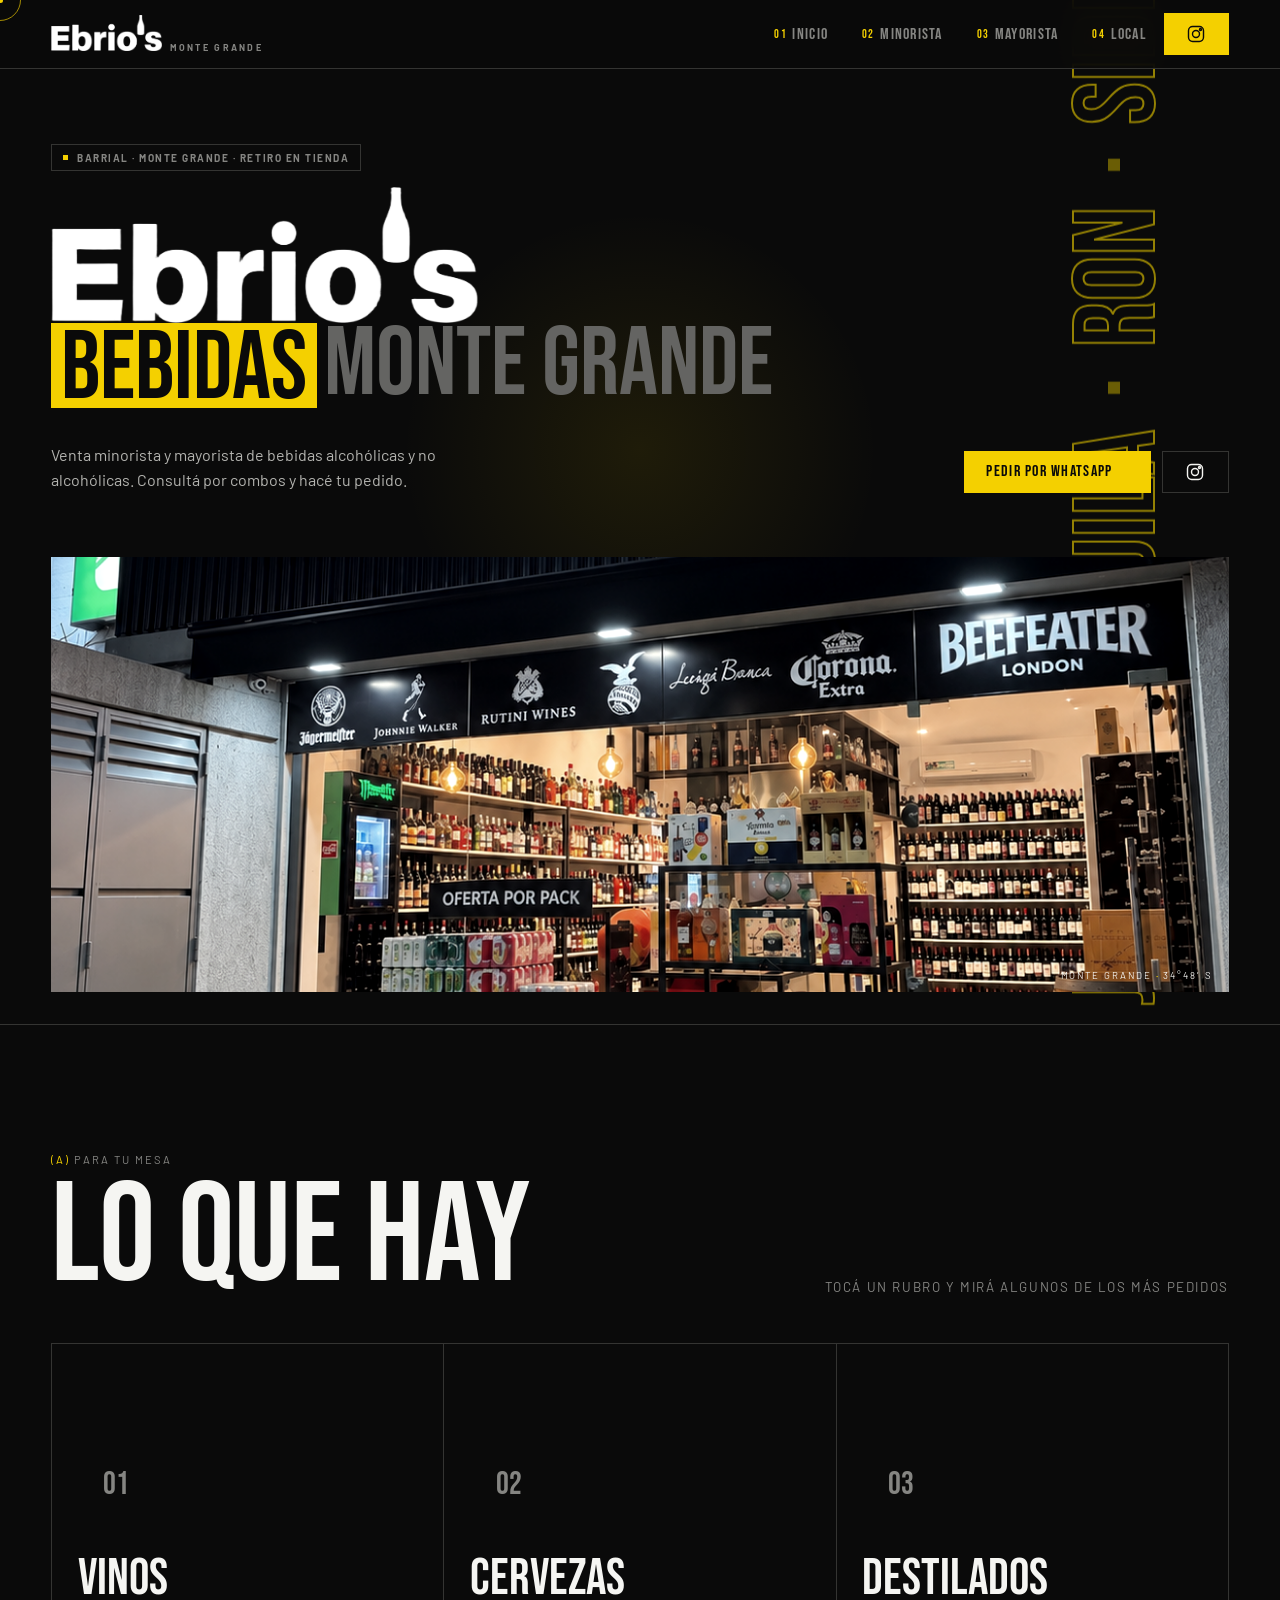
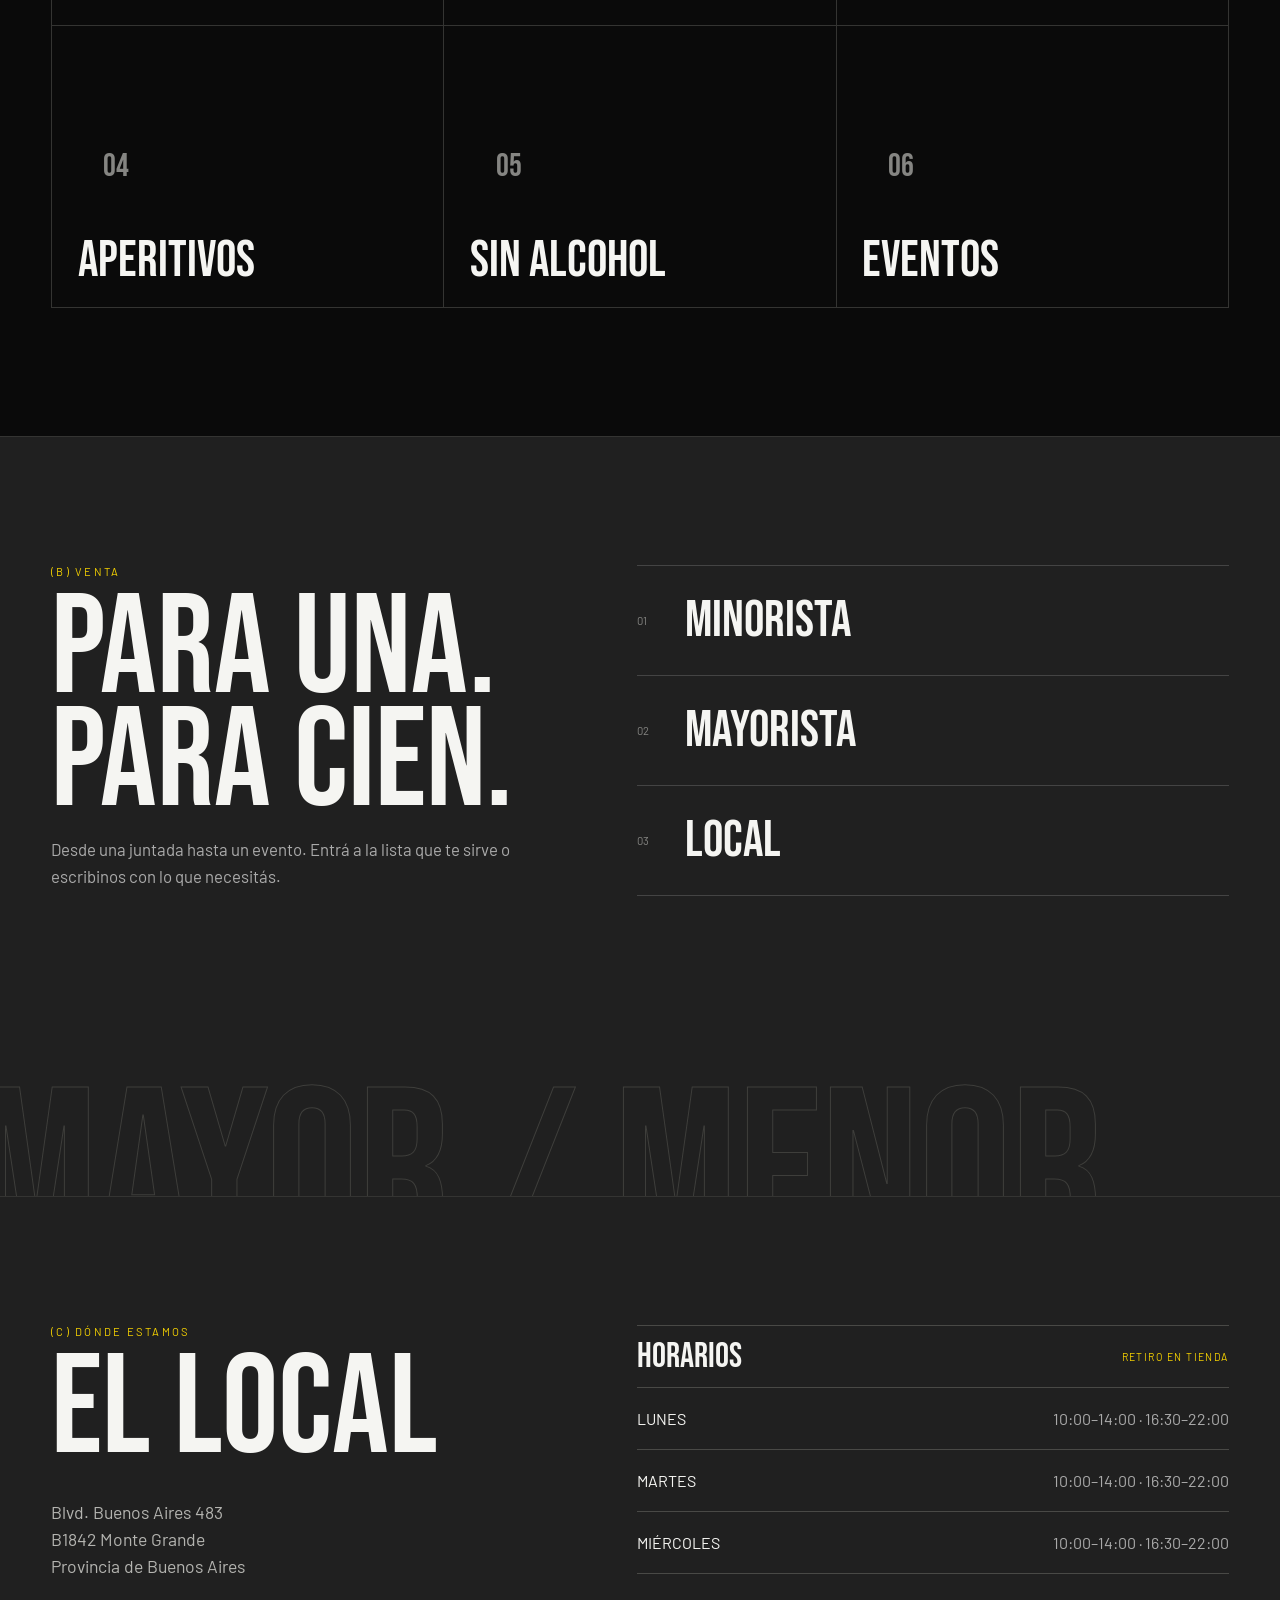
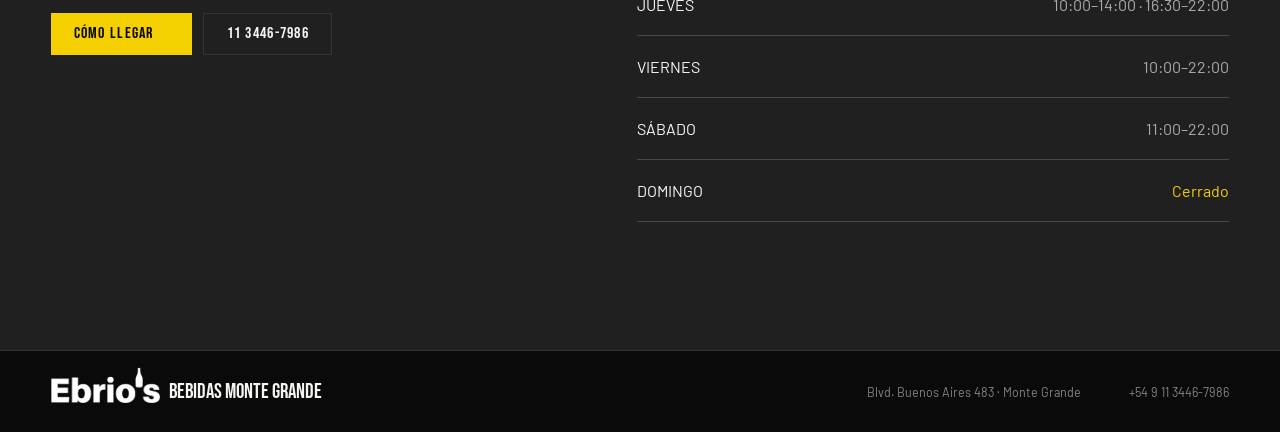
==== commit a59340f1: "ebrios" ====
--- a/index.html
+++ b/index.html
@@ -27,7 +27,7 @@
     <div class="aro"></div>
     <div class="punto"></div>
     <header class="cabeza">
-      <a class="marca" href="inicio.html"><img class="logo" src="imagenes/logo-ebrios.png" alt="Ebrio's"><span>MONTE
+      <a class="marca" href="index.html"><img class="logo" src="imagenes/logo-ebrios.png" alt="Ebrio's"><span>MONTE
           GRANDE</span></a>
       <nav class="nav" aria-label="Navegación principal">
         <a href="#inicio"><i>01</i> INICIO</a>
@@ -264,9 +264,7 @@
           <div class="opciones">
             <a href="minorista.html"><span>01</span><b>MINORISTA</b><span class="flecha" aria-hidden="true"></span></a>
             <a href="mayorista.html"><span>02</span><b>MAYORISTA</b><span class="flecha" aria-hidden="true"></span></a>
-            <a href="https://api.whatsapp.com/send?phone=541134467986&amp;text=Hola%20Ebrios!%20Quiero%20mas%20informacion%20de%20precios%20minoristas%20para%20hacer%20un%20pedido."
-              target="_blank" rel="noreferrer"><span>03</span><b>EVENTOS</b><span class="flecha"
-                aria-hidden="true"></span></a>
+            <a href="local.html"><span>03</span><b>LOCAL</b><span class="flecha" aria-hidden="true"></span></a>
           </div>
         </div>
       </section>
--- a/estilos.css
+++ b/estilos.css
@@ -224,59 +224,72 @@
 .haz { 
   position: absolute; 
   z-index: -1; 
-  top: -18%; 
-  left: 58%; 
-  width: 8vw; 
-  height: 105%; 
-  background: var(--amarillo); 
-  opacity: .42; transform: rotate(24deg) translateY(var(--sube)); 
-  transform-origin: center; 
+  top: 0; 
+  left: auto;
+  right: clamp(1rem, 7vw, 8rem); 
+  width: clamp(6rem, 11vw, 11rem); 
+  height: 100%; 
+  background: none;
+  opacity: 1;
+  transform: none;
   overflow: hidden; 
-}
+  pointer-events: none;
+}
+
 .cinta { 
-  position:absolute; 
-  top:0; 
-  left:0; 
-  width:100%; 
-  display:flex; 
-  flex-direction:column; 
-  align-items:center; 
-  animation: correr 150s linear infinite; 
-  will-change:transform; 
-}
+  position: absolute; 
+  bottom: 0; 
+  left: 0; 
+  width: 100%; 
+  display: flex; 
+  flex-direction: column; 
+  align-items: center; 
+  animation: correr 90s linear infinite; 
+  will-change: transform; 
+}
+
 .cinta span { 
-  display:flex; 
-  flex-direction:column; 
-  align-items:center; 
-  font-family:"Bebas Neue"; 
-  font-size:clamp(1.1rem,2.1vw,2.2rem); 
-  line-height:1; 
-  letter-spacing:.22em; 
-  color:#ff050500; }
+  display: flex; 
+  flex-direction: column; 
+  align-items: center; 
+  flex-shrink: 0;
+  font-family: "Bebas Neue", sans-serif; 
+  font-size: clamp(4.5rem, 9vw, 9rem); 
+  line-height: .82; 
+  letter-spacing: 0; 
+  color: transparent; 
+  -webkit-text-stroke: 2px #dcbf00a8;
+  text-stroke: 2px #dcbf00a8;
+
+
+}
+
 .cinta b { 
-  writing-mode:vertical-rl; 
-  transform:rotate(180deg); 
-  font-weight:400; 
-  padding:.55em 0; 
-  color:rgb(255, 255, 255);}
+  writing-mode: vertical-rl; 
+  transform: rotate(180deg); 
+  font-weight: 400; 
+  padding: .16em 0; 
+}
+
 .cinta i { 
-  writing-mode:vertical-rl; 
-  transform:rotate(180deg); 
-  font-style:normal; 
-  padding:.35em 0; 
-  opacity:.5; 
-}
-@keyframes 
- correr 
-{ 
+  writing-mode: vertical-rl; 
+  transform: rotate(180deg); 
+  font-style: normal; 
+  padding: .1em 0; 
+  color: #dcbf00a8;
+  -webkit-text-stroke: 0;
+  text-stroke: 0;
+  opacity: .7; 
+}
+
+@keyframes correr { 
   from { 
-  transform: translateY(-50%); 
-}
- to { 
-  transform: translateY(0); 
-} 
-}
-
+    transform: translateY(50%); 
+  }
+  to { 
+    transform: translateY(0); 
+  } 
+}
 .portada::after { 
   content:""; 
   position:absolute; 
@@ -371,7 +384,6 @@
   background: var(--carbon); 
 }
 .escena img { 
-  border: 2px solid var(--amarillo);
   width: 100%; 
   height: 100%; 
   object-fit: cover; 
@@ -742,8 +754,9 @@
     padding-top:8.5rem; 
   }
   .haz { 
-    left:72%; 
-    width:16vw; 
+    left: auto;
+    right: .4rem; 
+    width: clamp(5rem, 22vw, 7rem); 
   }
   .titulo h1 { 
     font-size:clamp(5rem,26vw,8rem); 
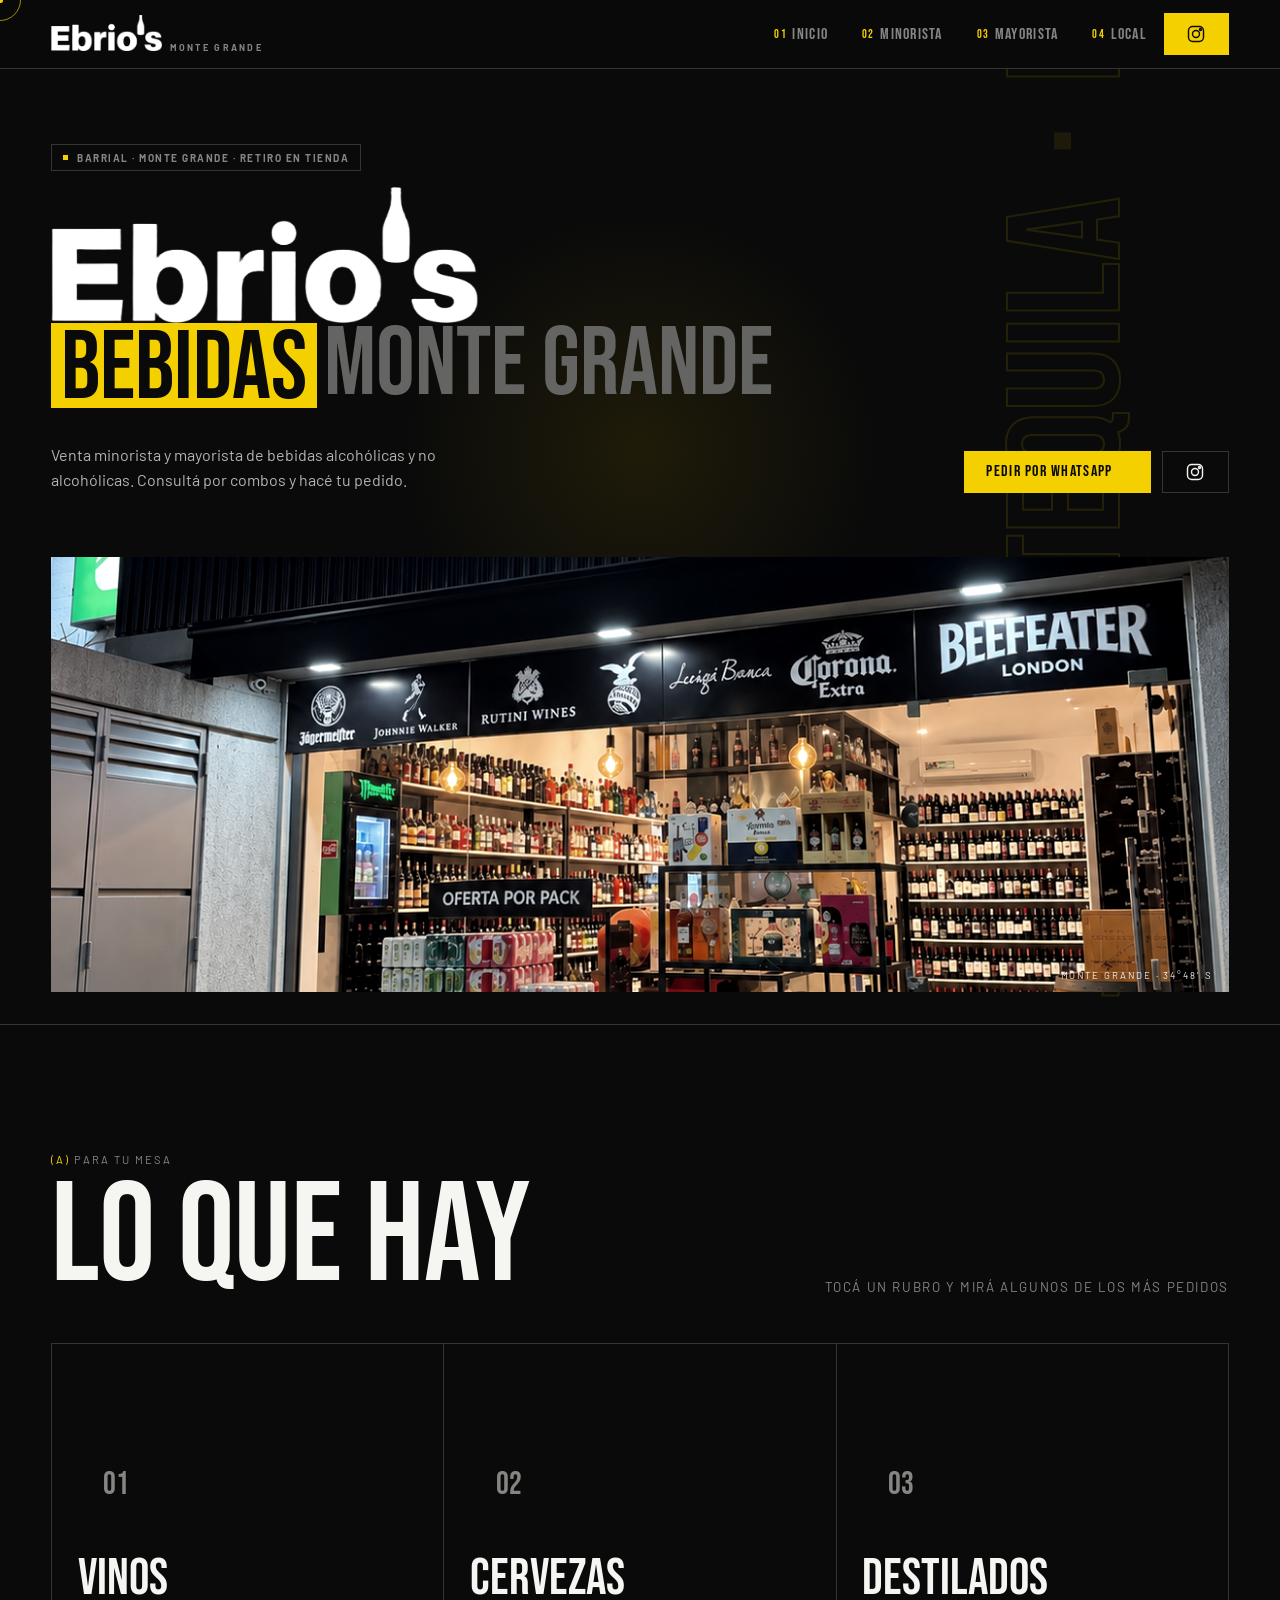
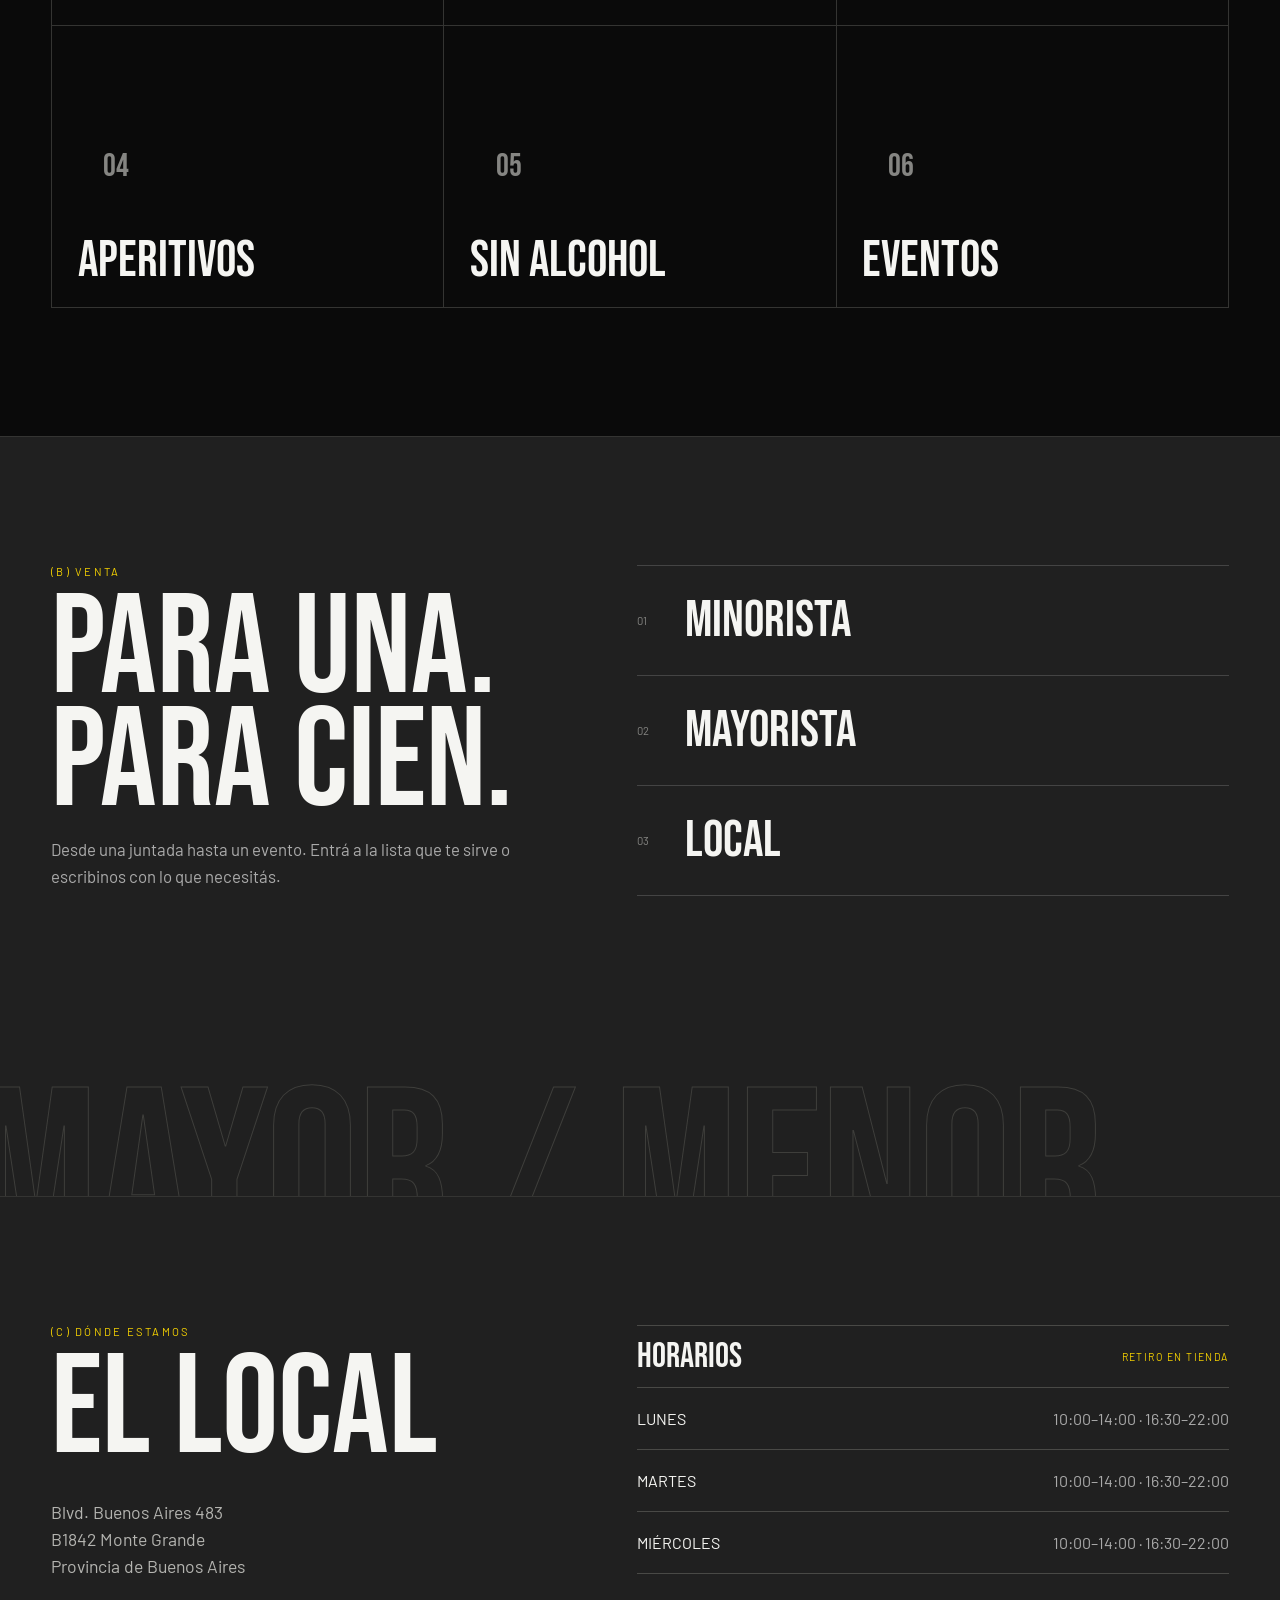
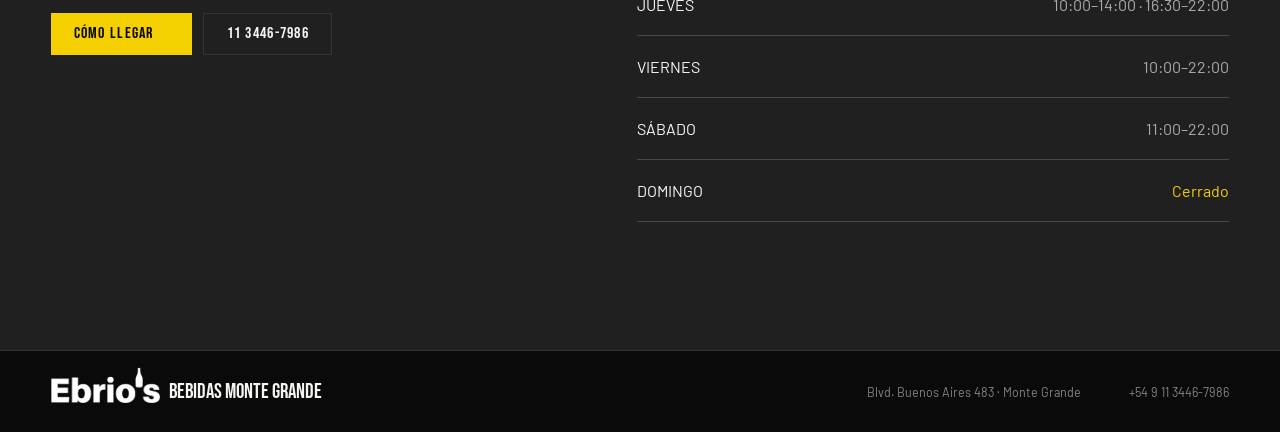
==== commit b1763e95: "ebrios" ====
--- a/index.html
+++ b/index.html
@@ -99,7 +99,7 @@
           </p>
         </div>
       </section>
-      <section id="rubros" class="universo">
+      <section id="rubros" class="pedidos">
         <div class="seccion" data-ver>
           <p>
             <span>(A)</span>
--- a/estilos.css
+++ b/estilos.css
@@ -226,7 +226,7 @@
   z-index: -1; 
   top: 0; 
   left: auto;
-  right: clamp(1rem, 7vw, 8rem); 
+  right: 138px; 
   width: clamp(6rem, 11vw, 11rem); 
   height: 100%; 
   background: none;
@@ -249,12 +249,13 @@
 }
 
 .cinta span { 
+  opacity: 0.2;
   display: flex; 
   flex-direction: column; 
   align-items: center; 
   flex-shrink: 0;
   font-family: "Bebas Neue", sans-serif; 
-  font-size: clamp(4.5rem, 9vw, 9rem); 
+  font-size: 10rem; 
   line-height: .82; 
   letter-spacing: 0; 
   color: transparent; 
@@ -433,7 +434,7 @@
   .escena.visible .persiana span:nth-child(5n){
     transition-delay:.17s
 }
-.universo,.venta,.pedido,.local { 
+.pedidos,.venta,.pedido,.local { 
   padding: clamp(5rem,10vw,10rem) clamp(1.2rem,4vw,4rem); 
   border-top: 1px solid var(--linea); 
   
@@ -753,10 +754,17 @@
     min-height:auto; 
     padding-top:8.5rem; 
   }
-  .haz { 
+  .cinta span {
+    opacity: 0.45;
+    font-size: 5rem;
+    -webkit-text-stroke: 0.6px #dcbf00;
+  }
+  .haz {
     left: auto;
-    right: .4rem; 
-    width: clamp(5rem, 22vw, 7rem); 
+    right: -20px;
+    width: clamp(5rem, 22vw, 7rem);
+    font-size: 2.5rem;
+
   }
   .titulo h1 { 
     font-size:clamp(5rem,26vw,8rem); 
@@ -821,7 +829,7 @@
   .aro,.punto { 
     display:none; 
   }
-}
+  }
 @media (max-width: 430px) { 
   .categorias { 
     grid-template-columns:1fr; 
@@ -850,7 +858,7 @@
     max-width:100%; 
     font-size:.54rem; 
   }
-  .pedido,.local,.universo,.venta { 
+  .pedido,.local,.pedidos,.venta { 
     padding-block:5rem; 
   } 
   }
@@ -1279,3 +1287,5 @@
 @media (max-width: 430px) { 
   .categoria:not(.abierta) { min-height:120px; }
  }
+
+ 
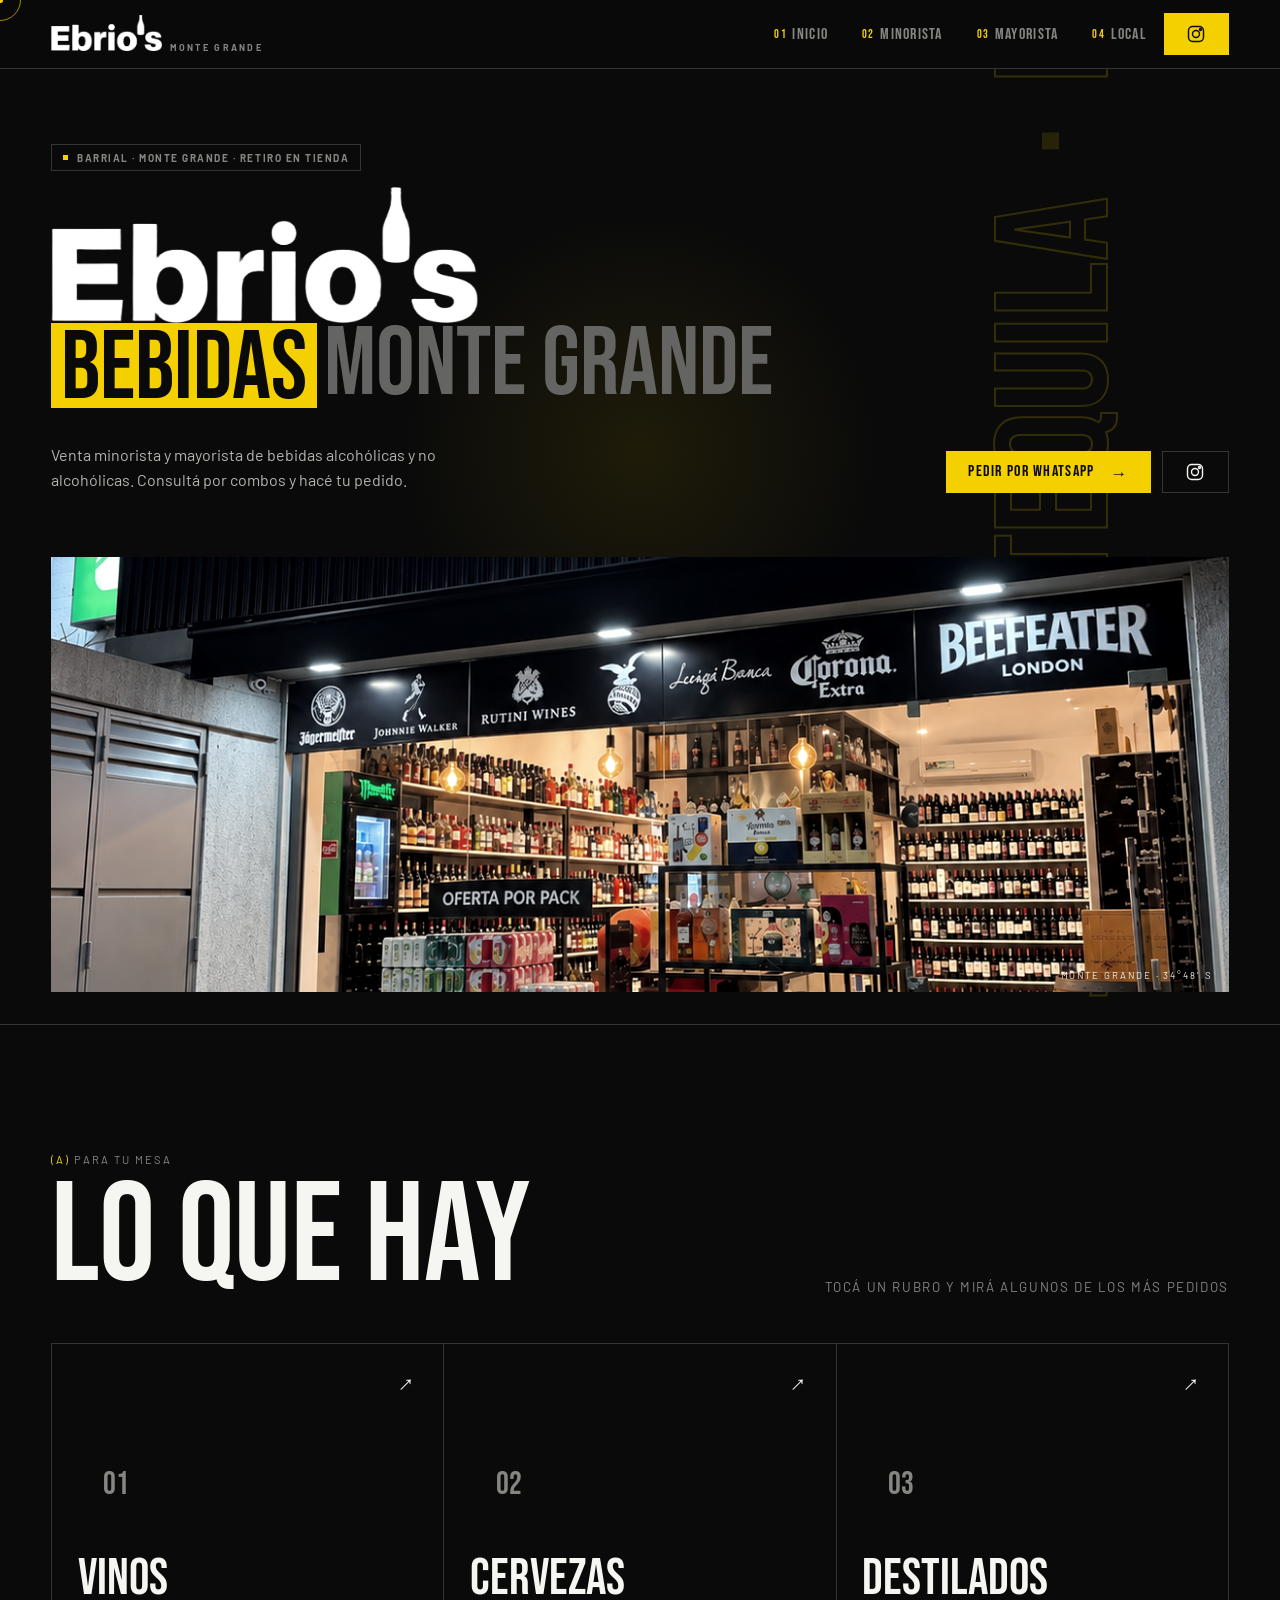
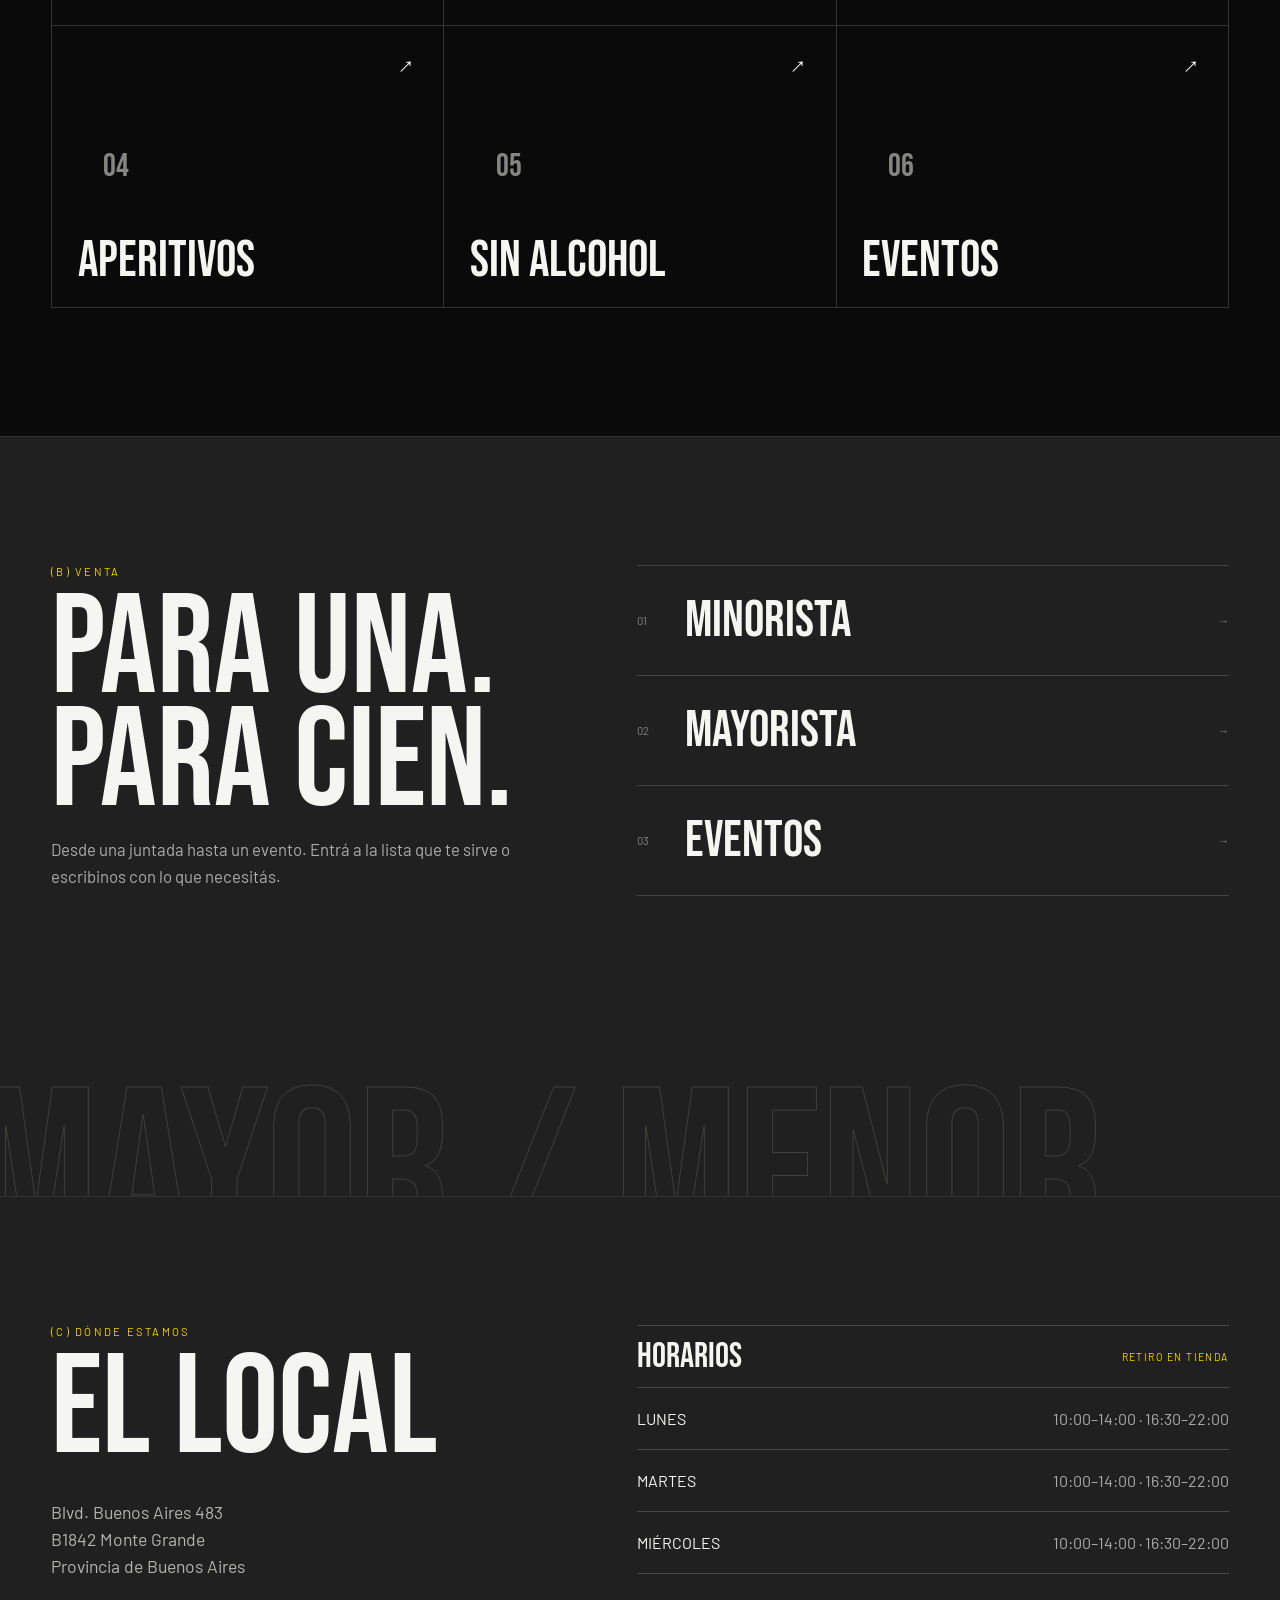
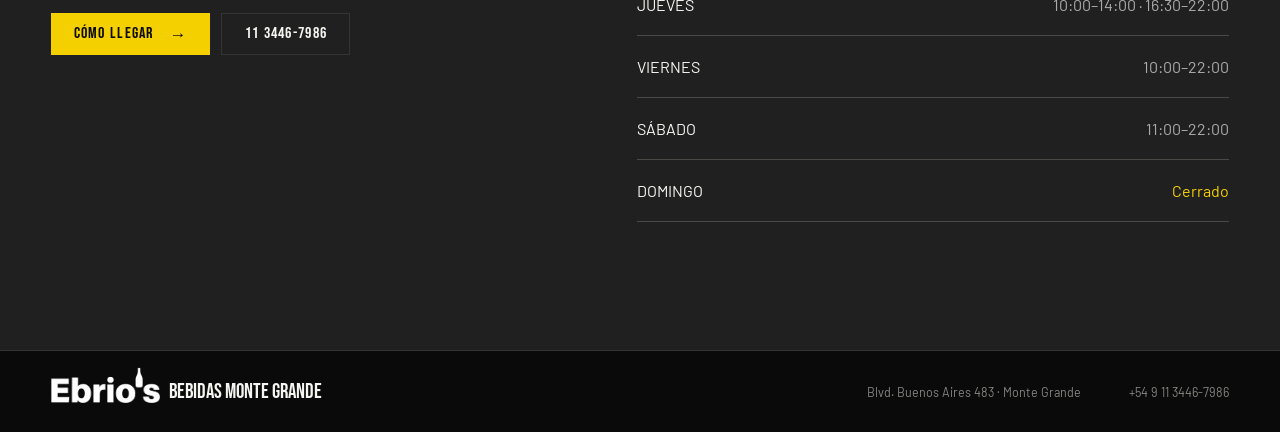
==== commit aa44583a: "ebrios" ====
--- a/index.html
+++ b/index.html
@@ -1,333 +1,324 @@
 <!doctype html>
 <html lang="es-AR">
-
-<head>
-  <meta charset="utf-8">
-  <meta name="viewport" content="width=device-width, initial-scale=1">
-  <title>Ebrios Bebidas Monte Grande</title>
-  <meta name="description"
-    content="Venta minorista y mayorista de bebidas en Monte Grande. Pedidos, combos, eventos y retiro en tienda.">
-  <meta name="author" content="Ebrios Bebidas">
-  <meta property="og:title" content="Ebrios Bebidas Monte Grande">
-  <meta property="og:description"
-    content="Venta minorista y mayorista de bebidas en Monte Grande. Pedidos, combos, eventos y retiro en tienda.">
-  <meta property="og:type" content="website">
-  <meta name="twitter:card" content="summary_large_image">
-  <link rel="icon" href="favicon.png" type="image/png">
-  <link rel="preconnect" href="https://fonts.googleapis.com">
-  <link rel="preconnect" href="https://fonts.gstatic.com" crossorigin>
-  <link rel="stylesheet"
-    href="https://fonts.googleapis.com/css2?family=Barlow:wght@400;500;600;700&family=Bebas+Neue&display=swap">
-  <link rel="stylesheet" href="estilos.css">
-</head>
-
-<body>
-  <div class="sitio">
-    <div class="progreso"></div>
-    <div class="aro"></div>
-    <div class="punto"></div>
-    <header class="cabeza">
-      <a class="marca" href="index.html"><img class="logo" src="imagenes/logo-ebrios.png" alt="Ebrio's"><span>MONTE
-          GRANDE</span></a>
-      <nav class="nav" aria-label="Navegación principal">
-        <a href="#inicio"><i>01</i> INICIO</a>
-        <a href="minorista.html"><i>02</i> MINORISTA</a>
-        <a href="mayorista.html"><i>03</i> MAYORISTA</a>
-        <a href="local.html"><i>04</i> LOCAL</a>
-      </nav>
-      <a class="llamar" href="https://www.instagram.com/ebriosbebidas/?hl=es" target="_blank" rel="noreferrer"
-        aria-label="Instagram"><svg class="ig" viewBox="0 0 24 24" aria-hidden="true">
-          <rect x="3" y="3" width="18" height="18" rx="5" />
-          <circle cx="12" cy="12" r="4.2" />
-          <circle cx="17.4" cy="6.6" r="1.2" />
-        </svg></a>
-      <button class="menu" type="button" aria-label="Abrir menú" aria-expanded="false">
-        <span></span>
-        <span></span>
-      </button>
-    </header>
-    <aside class="panel" aria-hidden="true">
-      <nav>
-        <a href="#inicio"><small>01</small>Inicio<span class="flecha" aria-hidden="true"></span></a>
-        <a href="minorista.html"><small>02</small>Minorista<span class="flecha" aria-hidden="true"></span></a>
-        <a href="mayorista.html"><small>03</small>Mayorista<span class="flecha" aria-hidden="true"></span></a>
-        <a href="local.html"><small>04</small>Local<span class="flecha" aria-hidden="true"></span></a>
-      </nav>
-      <p>BLVD. BUENOS AIRES 483 · MONTE GRANDE</p>
-    </aside>
-    <main>
-      <section id="inicio" class="portada">
-        <div class="haz">
-          <div class="cinta" aria-hidden="true">
-            <span><b>VINOS</b><i>·</i><b>CERVEZAS</b><i>·</i><b>FERNET</b><i>·</i><b>WHISKY</b><i>·</i><b>VODKA</b><i>·</i><b>GASEOSAS</b><i>·</i><b>APERITIVOS</b><i>·</i><b>GIN</b><i>·</i><b>ESPUMANTES</b><i>·</i><b>LICORES</b><i>·</i><b>ENERGIZANTES</b><i>·</i><b>AGUAS</b><i>·</i><b>SIDRAS</b><i>·</i><b>RON</b><i>·</i><b>TEQUILA</b><i>·</i><b>JUGOS</b></span>
-            <span><b>VINOS</b><i>·</i><b>CERVEZAS</b><i>·</i><b>FERNET</b><i>·</i><b>WHISKY</b><i>·</i><b>VODKA</b><i>·</i><b>GASEOSAS</b><i>·</i><b>APERITIVOS</b><i>·</i><b>GIN</b><i>·</i><b>ESPUMANTES</b><i>·</i><b>LICORES</b><i>·</i><b>ENERGIZANTES</b><i>·</i><b>AGUAS</b><i>·</i><b>SIDRAS</b><i>·</i><b>RON</b><i>·</i><b>TEQUILA</b><i>·</i><b>JUGOS</b></span>
-          </div>
-        </div>
-        <p class="etiqueta">
+  <head>
+    <meta charset="utf-8">
+    <meta name="viewport" content="width=device-width, initial-scale=1">
+    <title>Ebrios Bebidas Monte Grande</title>
+    <meta name="description" content="Venta minorista y mayorista de bebidas en Monte Grande. Pedidos, combos, eventos y retiro en tienda.">
+    <meta name="author" content="Ebrios Bebidas">
+    <meta property="og:title" content="Ebrios Bebidas Monte Grande">
+    <meta property="og:description" content="Venta minorista y mayorista de bebidas en Monte Grande. Pedidos, combos, eventos y retiro en tienda.">
+    <meta property="og:type" content="website">
+    <meta name="twitter:card" content="summary_large_image">
+    <link rel="icon" href="favicon.png" type="image/png">
+    <link rel="preconnect" href="https://fonts.googleapis.com">
+    <link rel="preconnect" href="https://fonts.gstatic.com" crossorigin>
+    <link rel="stylesheet" href="https://fonts.googleapis.com/css2?family=Barlow:wght@400;500;600;700&family=Bebas+Neue&display=swap">
+    <link rel="stylesheet" href="estilos.css">
+  </head>
+  <body class="inicio">
+    <div class="page">
+      <div class="progreso"></div>
+      <div class="cursor-aro"></div>
+      <div class="cursor-punto"></div>
+      <header class="header">
+        <a class="marca" href="index.html"><img class="logo" src="imagenes/logo-ebrios.png" alt="Ebrio's"><span>MONTE GRANDE</span></a>
+        <nav class="nav" aria-label="Navegación principal">
+          <a href="#inicio"><i>01</i> INICIO</a>
+          <a href="minorista.html"><i>02</i> MINORISTA</a>
+          <a href="mayorista.html"><i>03</i> MAYORISTA</a>
+          <a href="local.html"><i>04</i> LOCAL</a>
+        </nav>
+        <a class="boton-instagram" href="https://www.instagram.com/ebriosbebidas/?hl=es" target="_blank" rel="noreferrer" aria-label="Instagram"><svg class="ig" viewBox="0 0 24 24" aria-hidden="true"><rect x="3" y="3" width="18" height="18" rx="5"/><circle cx="12" cy="12" r="4.2"/><circle cx="17.4" cy="6.6" r="1.2"/></svg></a>
+        <button class="menu-toggle" type="button" aria-label="Abrir menú" aria-expanded="false">
           <span></span>
-          BARRIAL · MONTE GRANDE · RETIRO EN TIENDA
-        </p>
-        <div class="titulo">
-          <h1>
-            <span class="nombre"><img class="logo" src="imagenes/logo-ebrios.png" alt="Ebrio's"></span>
-            <span><b>BEBIDAS</b> <em>MONTE GRANDE</em></span>
-          </h1>
-        </div>
-        <div class="intro">
-          <p>Venta minorista y mayorista de bebidas alcohólicas y no alcohólicas. Consultá por combos y hacé tu pedido.
+          <span></span>
+        </button>
+      </header>
+      <aside class="menu-panel" aria-hidden="true">
+        <nav>
+          <a href="#inicio"><small>01</small>Inicio<span class="flecha" aria-hidden="true"></span></a>
+          <a href="minorista.html"><small>02</small>Minorista<span class="flecha" aria-hidden="true"></span></a>
+          <a href="mayorista.html"><small>03</small>Mayorista<span class="flecha" aria-hidden="true"></span></a>
+          <a href="local.html"><small>04</small>Local<span class="flecha" aria-hidden="true"></span></a>
+        </nav>
+        <p>BLVD. BUENOS AIRES 483 · MONTE GRANDE</p>
+      </aside>
+      <main>
+        <section id="inicio" class="hero">
+          <div class="franja-diagonal">
+            <div class="letrero-corriendo" aria-hidden="true">
+              <span><b>VINOS</b><i>·</i><b>CERVEZAS</b><i>·</i><b>FERNET</b><i>·</i><b>WHISKY</b><i>·</i><b>VODKA</b><i>·</i><b>GASEOSAS</b><i>·</i><b>APERITIVOS</b><i>·</i><b>GIN</b><i>·</i><b>ESPUMANTES</b><i>·</i><b>LICORES</b><i>·</i><b>ENERGIZANTES</b><i>·</i><b>AGUAS</b><i>·</i><b>SIDRAS</b><i>·</i><b>RON</b><i>·</i><b>TEQUILA</b><i>·</i><b>JUGOS</b></span>
+              <span><b>VINOS</b><i>·</i><b>CERVEZAS</b><i>·</i><b>FERNET</b><i>·</i><b>WHISKY</b><i>·</i><b>VODKA</b><i>·</i><b>GASEOSAS</b><i>·</i><b>APERITIVOS</b><i>·</i><b>GIN</b><i>·</i><b>ESPUMANTES</b><i>·</i><b>LICORES</b><i>·</i><b>ENERGIZANTES</b><i>·</i><b>AGUAS</b><i>·</i><b>SIDRAS</b><i>·</i><b>RON</b><i>·</i><b>TEQUILA</b><i>·</i><b>JUGOS</b></span>
+            </div>
+          </div>
+          <p class="etiqueta">
+            <span></span>
+            BARRIAL · MONTE GRANDE · RETIRO EN TIENDA
           </p>
-          <div class="acciones">
-            <a class="accion"
-              href="https://api.whatsapp.com/send?phone=541134467986&amp;text=Hola%20Ebrios!%20Quiero%20mas%20informacion%20de%20precios%20minoristas%20para%20hacer%20un%20pedido."
-              target="_blank" rel="noreferrer">PEDIR POR WHATSAPP <span class="flecha" aria-hidden="true"></span></a>
-            <a class="borde" href="https://www.instagram.com/ebriosbebidas/?hl=es" target="_blank" rel="noreferrer"
-              aria-label="Instagram"><svg class="ig" viewBox="0 0 24 24" aria-hidden="true">
-                <rect x="3" y="3" width="18" height="18" rx="5" />
-                <circle cx="12" cy="12" r="4.2" />
-                <circle cx="17.4" cy="6.6" r="1.2" />
-              </svg></a>
-          </div>
-        </div>
-        <div class="escena" data-ver>
-          <img src="imagenes/local-ebrios.jpg" alt="Local de bebidas abierto de noche" width="1920" height="1088">
-          <div class="persiana" aria-hidden="true">
-          </div>
-          <p>
-            MONTE GRANDE
-            <b>·</b>
-            34°48′S
-          </p>
-        </div>
-      </section>
-      <section id="rubros" class="pedidos">
-        <div class="seccion" data-ver>
-          <p>
-            <span>(A)</span>
-            PARA TU MESA
-          </p>
-          <h2>LO QUE HAY</h2>
-          <small>Tocá un rubro y mirá algunos de los más pedidos</small>
-        </div>
-        <div class="categorias">
-          <div class="categoria visible">
-            <button type="button" aria-expanded="false">
-              <span>01</span>
-              <h3>Vinos</h3>
-              <span class="flecha" aria-hidden="true"></span>
-            </button>
-            <div class="vistazo" hidden>
-              <div class="mini">
-                <figure>
-                  <img src="imagenes/productos/benjamin-malbec.png" alt="Vino Benjamin Malbec 750cc" loading="lazy">
-                  <figcaption>Vino Benjamin Malbec 750cc</figcaption>
-                </figure>
-                <figure>
-                  <img src="imagenes/productos/luigi-bosca.png" alt="Vino Luigi Bosca Malbec 750cc" loading="lazy">
-                  <figcaption>Vino Luigi Bosca Malbec 750cc</figcaption>
-                </figure>
-                <figure>
-                  <img src="imagenes/productos/rutini-cab-malbec.png" alt="Vino Rutini Cabernet Malbec 750cc"
-                    loading="lazy">
-                  <figcaption>Vino Rutini Cabernet Malbec 750cc</figcaption>
-                </figure>
-              </div>
-              <a href="minorista.html">Ver más de esto <span class="flecha" aria-hidden="true"></span></a>
-            </div>
-          </div>
-          <div class="categoria visible">
-            <button type="button" aria-expanded="false">
-              <span>02</span>
-              <h3>Cervezas</h3>
-              <span class="flecha" aria-hidden="true"></span>
-            </button>
-            <div class="vistazo" hidden>
-              <div class="mini">
-                <figure>
-                  <img src="imagenes/productos/heineken.png" alt="Cerveza Heineken Porrón 330cc" loading="lazy">
-                  <figcaption>Cerveza Heineken Porrón 330cc</figcaption>
-                </figure>
-                <figure>
-                  <img src="imagenes/productos/brahma.png" alt="Cerveza Brahma Lata 473cc" loading="lazy">
-                  <figcaption>Cerveza Brahma Lata 473cc</figcaption>
-                </figure>
-                <figure>
-                  <img src="imagenes/productos/andes.png" alt="Cerveza Andes Rubia 473cc" loading="lazy">
-                  <figcaption>Cerveza Andes Rubia 473cc</figcaption>
-                </figure>
-              </div>
-              <a href="minorista.html">Ver más de esto <span class="flecha" aria-hidden="true"></span></a>
-            </div>
-          </div>
-          <div class="categoria visible">
-            <button type="button" aria-expanded="false">
-              <span>03</span>
-              <h3>Destilados</h3>
-              <span class="flecha" aria-hidden="true"></span>
-            </button>
-            <div class="vistazo" hidden>
-              <div class="mini">
-                <figure>
-                  <img src="imagenes/productos/smirnoff.png" alt="Vodka Smirnoff 21 Regular 700cc" loading="lazy">
-                  <figcaption>Vodka Smirnoff 21 Regular 700cc</figcaption>
-                </figure>
-                <figure>
-                  <img src="imagenes/productos/smirnoff-rasp.png" alt="Vodka Smirnoff Raspberry 700cc" loading="lazy">
-                  <figcaption>Vodka Smirnoff Raspberry 700cc</figcaption>
-                </figure>
-                <figure>
-                  <img src="imagenes/productos/jack-honey.png" alt="Whisky Jack Daniel's Honey 700cc" loading="lazy">
-                  <figcaption>Whisky Jack Daniel's Honey 700cc</figcaption>
-                </figure>
-              </div>
-              <a href="minorista.html">Ver más de esto <span class="flecha" aria-hidden="true"></span></a>
-            </div>
-          </div>
-          <div class="categoria visible">
-            <button type="button" aria-expanded="false">
-              <span>04</span>
-              <h3>Aperitivos</h3>
-              <span class="flecha" aria-hidden="true"></span>
-            </button>
-            <div class="vistazo" hidden>
-              <div class="mini">
-                <figure>
-                  <img src="imagenes/productos/gancia.png" alt="Aperitivo Gancia 950cc" loading="lazy">
-                  <figcaption>Aperitivo Gancia 950cc</figcaption>
-                </figure>
-                <figure>
-                  <img src="imagenes/productos/cinzano-bianco.png" alt="Aperitivo Cinzano Bianco 950cc" loading="lazy">
-                  <figcaption>Aperitivo Cinzano Bianco 950cc</figcaption>
-                </figure>
-                <figure>
-                  <img src="imagenes/productos/martini-dry.png" alt="Aperitivo Martini Extra Dry 1000cc" loading="lazy">
-                  <figcaption>Aperitivo Martini Extra Dry 1000cc</figcaption>
-                </figure>
-              </div>
-              <a href="minorista.html">Ver más de esto <span class="flecha" aria-hidden="true"></span></a>
-            </div>
-          </div>
-          <div class="categoria visible">
-            <button type="button" aria-expanded="false">
-              <span>05</span>
-              <h3>Sin alcohol</h3>
-              <span class="flecha" aria-hidden="true"></span>
-            </button>
-            <div class="vistazo" hidden>
-              <div class="mini">
-                <figure>
-                  <img src="imagenes/productos/stella.png" alt="Cerveza Stella Artois 0% 473cc" loading="lazy">
-                  <figcaption>Cerveza Stella Artois 0% 473cc</figcaption>
-                </figure>
-                <figure>
-                  <img src="imagenes/productos/corona-sin.png" alt="Cerveza Corona Sin Alcohol 330cc" loading="lazy">
-                  <figcaption>Cerveza Corona Sin Alcohol 330cc</figcaption>
-                </figure>
-                <figure>
-                  <img src="imagenes/productos/quilmes0.png" alt="Cerveza Quilmes 0% Lata 473cc" loading="lazy">
-                  <figcaption>Cerveza Quilmes 0% Lata 473cc</figcaption>
-                </figure>
-              </div>
-              <a href="minorista.html">Ver más de esto <span class="flecha" aria-hidden="true"></span></a>
-            </div>
-          </div>
-          <div class="categoria visible">
-            <button type="button" aria-expanded="false">
-              <span>06</span>
-              <h3>Eventos</h3>
-              <span class="flecha" aria-hidden="true"></span>
-            </button>
-            <div class="vistazo" hidden>
-              <div class="mini">
-                <figure>
-                  <img src="imagenes/productos/moet.png" alt="Champagne Moët & Chandon Brut Impérial 750cc"
-                    loading="lazy">
-                  <figcaption>Champagne Moët & Chandon Brut Impérial 750cc</figcaption>
-                </figure>
-              </div>
-              <a href="minorista.html">Ver más de esto <span class="flecha" aria-hidden="true"></span></a>
-            </div>
-          </div>
-        </div>
-      </section>
-      <section id="venta" class="venta">
-        <div class="enorme" aria-hidden="true">MAYOR / MENOR</div>
-        <div class="venta-int" data-ver>
-          <div>
-            <p class="sobre">(B) VENTA</p>
-            <h2>
-              PARA UNA.
+          <div class="title">
+            <h1>
+              <span class="nombre"><img class="logo" src="imagenes/logo-ebrios.png" alt="Ebrio's"></span>
+              <span><b>BEBIDAS</b> <em>MONTE GRANDE</em></span>
+            </h1>
+          </div>
+          <div class="intro">
+            <p>Venta minorista y mayorista de bebidas alcohólicas y no alcohólicas. Consultá por combos y hacé tu pedido.</p>
+            <div class="acciones">
+              <a class="boton-principal" href="https://api.whatsapp.com/send?phone=541134467986&amp;text=Hola%20Ebrios!%20Quiero%20mas%20informacion%20de%20precios%20minoristas%20para%20hacer%20un%20pedido." target="_blank" rel="noreferrer">PEDIR POR WHATSAPP <span class="flecha" aria-hidden="true"></span></a>
+              <a class="boton-secundario" href="https://www.instagram.com/ebriosbebidas/?hl=es" target="_blank" rel="noreferrer" aria-label="Instagram"><svg class="ig" viewBox="0 0 24 24" aria-hidden="true"><rect x="3" y="3" width="18" height="18" rx="5"/><circle cx="12" cy="12" r="4.2"/><circle cx="17.4" cy="6.6" r="1.2"/></svg></a>
+            </div>
+          </div>
+          <div class="bloque-imagen" data-ver>
+            <img src="imagenes/local-ebrios-2.png" alt="Frente del local Ebrios Bebidas en Monte Grande" width="1213" height="1297">
+            <div class="persiana" aria-hidden="true">
+              <span></span>
+              <span></span>
+              <span></span>
+              <span></span>
+              <span></span>
+              <span></span>
+              <span></span>
+              <span></span>
+              <span></span>
+              <span></span>
+              <span></span>
+              <span></span>
+              <span></span>
+              <span></span>
+            </div>
+            <p>
+              MONTE GRANDE
+              <b>·</b>
+              34°48′S
+            </p>
+          </div>
+        </section>
+        <section id="rubros" class="categorias-bebidas">
+          <div class="section" data-ver>
+            <p>
+              <span>(A)</span>
+              PARA TU MESA
+            </p>
+            <h2>LO QUE HAY</h2>
+            <small>Tocá un rubro y mirá algunos de los más pedidos</small>
+          </div>
+          <div class="categorias">
+            <div class="categoria visible">
+              <button type="button" aria-expanded="false">
+                <span>01</span>
+                <h3>Vinos</h3>
+                <span class="flecha" aria-hidden="true"></span>
+              </button>
+              <div class="preview-categoria" hidden>
+                <div class="tarjeta-preview">
+                  <figure>
+                    <img src="imagenes/productos/benjamin-malbec.png" alt="Vino Benjamin Malbec 750cc" loading="lazy">
+                    <figcaption>Vino Benjamin Malbec 750cc</figcaption>
+                  </figure>
+                  <figure>
+                    <img src="imagenes/productos/luigi-bosca.png" alt="Vino Luigi Bosca Malbec 750cc" loading="lazy">
+                    <figcaption>Vino Luigi Bosca Malbec 750cc</figcaption>
+                  </figure>
+                  <figure>
+                    <img src="imagenes/productos/rutini-cab-malbec.png" alt="Vino Rutini Cabernet Malbec 750cc" loading="lazy">
+                    <figcaption>Vino Rutini Cabernet Malbec 750cc</figcaption>
+                  </figure>
+                </div>
+                <a href="minorista.html">Ver más de esto <span class="flecha" aria-hidden="true"></span></a>
+              </div>
+            </div>
+            <div class="categoria visible">
+              <button type="button" aria-expanded="false">
+                <span>02</span>
+                <h3>Cervezas</h3>
+                <span class="flecha" aria-hidden="true"></span>
+              </button>
+              <div class="preview-categoria" hidden>
+                <div class="tarjeta-preview">
+                  <figure>
+                    <img src="imagenes/productos/heineken.png" alt="Cerveza Heineken Porrón 330cc" loading="lazy">
+                    <figcaption>Cerveza Heineken Porrón 330cc</figcaption>
+                  </figure>
+                  <figure>
+                    <img src="imagenes/productos/brahma.png" alt="Cerveza Brahma Lata 473cc" loading="lazy">
+                    <figcaption>Cerveza Brahma Lata 473cc</figcaption>
+                  </figure>
+                  <figure>
+                    <img src="imagenes/productos/andes.png" alt="Cerveza Andes Rubia 473cc" loading="lazy">
+                    <figcaption>Cerveza Andes Rubia 473cc</figcaption>
+                  </figure>
+                </div>
+                <a href="minorista.html">Ver más de esto <span class="flecha" aria-hidden="true"></span></a>
+              </div>
+            </div>
+            <div class="categoria visible">
+              <button type="button" aria-expanded="false">
+                <span>03</span>
+                <h3>Destilados</h3>
+                <span class="flecha" aria-hidden="true"></span>
+              </button>
+              <div class="preview-categoria" hidden>
+                <div class="tarjeta-preview">
+                  <figure>
+                    <img src="imagenes/productos/smirnoff.png" alt="Vodka Smirnoff 21 Regular 700cc" loading="lazy">
+                    <figcaption>Vodka Smirnoff 21 Regular 700cc</figcaption>
+                  </figure>
+                  <figure>
+                    <img src="imagenes/productos/smirnoff-rasp.png" alt="Vodka Smirnoff Raspberry 700cc" loading="lazy">
+                    <figcaption>Vodka Smirnoff Raspberry 700cc</figcaption>
+                  </figure>
+                  <figure>
+                    <img src="imagenes/productos/jack-honey.png" alt="Whisky Jack Daniel's Honey 700cc" loading="lazy">
+                    <figcaption>Whisky Jack Daniel's Honey 700cc</figcaption>
+                  </figure>
+                </div>
+                <a href="minorista.html">Ver más de esto <span class="flecha" aria-hidden="true"></span></a>
+              </div>
+            </div>
+            <div class="categoria visible">
+              <button type="button" aria-expanded="false">
+                <span>04</span>
+                <h3>Aperitivos</h3>
+                <span class="flecha" aria-hidden="true"></span>
+              </button>
+              <div class="preview-categoria" hidden>
+                <div class="tarjeta-preview">
+                  <figure>
+                    <img src="imagenes/productos/gancia.png" alt="Aperitivo Gancia 950cc" loading="lazy">
+                    <figcaption>Aperitivo Gancia 950cc</figcaption>
+                  </figure>
+                  <figure>
+                    <img src="imagenes/productos/cinzano-bianco.png" alt="Aperitivo Cinzano Bianco 950cc" loading="lazy">
+                    <figcaption>Aperitivo Cinzano Bianco 950cc</figcaption>
+                  </figure>
+                  <figure>
+                    <img src="imagenes/productos/martini-dry.png" alt="Aperitivo Martini Extra Dry 1000cc" loading="lazy">
+                    <figcaption>Aperitivo Martini Extra Dry 1000cc</figcaption>
+                  </figure>
+                </div>
+                <a href="minorista.html">Ver más de esto <span class="flecha" aria-hidden="true"></span></a>
+              </div>
+            </div>
+            <div class="categoria visible">
+              <button type="button" aria-expanded="false">
+                <span>05</span>
+                <h3>Sin alcohol</h3>
+                <span class="flecha" aria-hidden="true"></span>
+              </button>
+              <div class="preview-categoria" hidden>
+                <div class="tarjeta-preview">
+                  <figure>
+                    <img src="imagenes/productos/stella.png" alt="Cerveza Stella Artois 0% 473cc" loading="lazy">
+                    <figcaption>Cerveza Stella Artois 0% 473cc</figcaption>
+                  </figure>
+                  <figure>
+                    <img src="imagenes/productos/corona-sin.png" alt="Cerveza Corona Sin Alcohol 330cc" loading="lazy">
+                    <figcaption>Cerveza Corona Sin Alcohol 330cc</figcaption>
+                  </figure>
+                  <figure>
+                    <img src="imagenes/productos/quilmes0.png" alt="Cerveza Quilmes 0% Lata 473cc" loading="lazy">
+                    <figcaption>Cerveza Quilmes 0% Lata 473cc</figcaption>
+                  </figure>
+                </div>
+                <a href="minorista.html">Ver más de esto <span class="flecha" aria-hidden="true"></span></a>
+              </div>
+            </div>
+            <div class="categoria visible">
+              <button type="button" aria-expanded="false">
+                <span>06</span>
+                <h3>Eventos</h3>
+                <span class="flecha" aria-hidden="true"></span>
+              </button>
+              <div class="preview-categoria" hidden>
+                <div class="tarjeta-preview">
+                  <figure>
+                    <img src="imagenes/productos/moet.png" alt="Champagne Moët & Chandon Brut Impérial 750cc" loading="lazy">
+                    <figcaption>Champagne Moët & Chandon Brut Impérial 750cc</figcaption>
+                  </figure>
+                </div>
+                <a href="minorista.html">Ver más de esto <span class="flecha" aria-hidden="true"></span></a>
+              </div>
+            </div>
+          </div>
+        </section>
+        <section id="venta" class="bloque-venta">
+          <div class="titulo-gigante" aria-hidden="true">MAYOR / MENOR</div>
+          <div class="bloque-venta-interno" data-ver>
+            <div>
+              <p class="overline">(B) VENTA</p>
+              <h2>
+                PARA UNA.
+                <br>
+                PARA CIEN.
+              </h2>
+              <p>Desde una juntada hasta un evento. Entrá a la lista que te sirve o escribinos con lo que necesitás.</p>
+            </div>
+            <div class="opciones">
+              <a href="minorista.html"><span>01</span><b>MINORISTA</b><span class="flecha" aria-hidden="true"></span></a>
+              <a href="mayorista.html"><span>02</span><b>MAYORISTA</b><span class="flecha" aria-hidden="true"></span></a>
+              <a href="https://api.whatsapp.com/send?phone=541134467986&amp;text=Hola%20Ebrios!%20Quiero%20mas%20informacion%20de%20precios%20minoristas%20para%20hacer%20un%20pedido." target="_blank" rel="noreferrer"><span>03</span><b>EVENTOS</b><span class="flecha" aria-hidden="true"></span></a>
+            </div>
+          </div>
+        </section>
+        <section id="local" class="local">
+          <div class="bloque-ubicacion" data-ver>
+            <p class="overline">(C) DÓNDE ESTAMOS</p>
+            <h2>EL LOCAL</h2>
+            <address>
+              Blvd. Buenos Aires 483
               <br>
-              PARA CIEN.
-            </h2>
-            <p>Desde una juntada hasta un evento. Entrá a la lista que te sirve o escribinos con lo que necesitás.</p>
-          </div>
-          <div class="opciones">
-            <a href="minorista.html"><span>01</span><b>MINORISTA</b><span class="flecha" aria-hidden="true"></span></a>
-            <a href="mayorista.html"><span>02</span><b>MAYORISTA</b><span class="flecha" aria-hidden="true"></span></a>
-            <a href="local.html"><span>03</span><b>LOCAL</b><span class="flecha" aria-hidden="true"></span></a>
-          </div>
-        </div>
-      </section>
-      <section id="local" class="local">
-        <div class="datos" data-ver>
-          <p class="sobre">(C) DÓNDE ESTAMOS</p>
-          <h2>EL LOCAL</h2>
-          <address>
-            Blvd. Buenos Aires 483
-            <br>
-            B1842 Monte Grande
-            <br>
-            Provincia de Buenos Aires
-          </address>
-          <div class="acciones">
-            <a class="accion" href="https://maps.google.com/?q=Blvd+Buenos+Aires+483+Monte+Grande" target="_blank"
-              rel="noreferrer">CÓMO LLEGAR <span class="flecha" aria-hidden="true"></span></a>
-            <a class="borde" href="tel:+5491134467986">11 3446-7986</a>
-          </div>
-        </div>
-        <div class="horarios" data-ver>
-          <div class="hora-top">
-            <h3>HORARIOS</h3>
-            <span>RETIRO EN TIENDA</span>
-          </div>
-          <div>
-            <span>Lunes</span>
-            <time>10:00–14:00 · 16:30–22:00</time>
-          </div>
-          <div>
-            <span>Martes</span>
-            <time>10:00–14:00 · 16:30–22:00</time>
-          </div>
-          <div>
-            <span>Miércoles</span>
-            <time>10:00–14:00 · 16:30–22:00</time>
-          </div>
-          <div>
-            <span>Jueves</span>
-            <time>10:00–14:00 · 16:30–22:00</time>
-          </div>
-          <div>
-            <span>Viernes</span>
-            <time>10:00–22:00</time>
-          </div>
-          <div>
-            <span>Sábado</span>
-            <time>11:00–22:00</time>
-          </div>
-          <div class="cerrado">
-            <span>Domingo</span>
-            <time>Cerrado</time>
-          </div>
-        </div>
-      </section>
-    </main>
-    <footer>
-      <strong><img class="logo" src="imagenes/logo-ebrios.png" alt="Ebrio's"><span>BEBIDAS MONTE GRANDE</span></strong>
-      <address>Blvd. Buenos Aires 483 · Monte Grande</address>
-      <a href="tel:+5491134467986">+54 9 11 3446-7986</a>
-    </footer>
-  </div>
-  <script src="guion.js"></script>
-</body>
-
-</html>+              B1842 Monte Grande
+              <br>
+              Provincia de Buenos Aires
+            </address>
+            <div class="acciones">
+              <a class="boton-principal" href="https://maps.google.com/?q=Blvd+Buenos+Aires+483+Monte+Grande" target="_blank" rel="noreferrer">CÓMO LLEGAR <span class="flecha" aria-hidden="true"></span></a>
+              <a class="boton-secundario" href="tel:+5491134467986">11 3446-7986</a>
+            </div>
+          </div>
+          <div class="horarios" data-ver>
+            <div class="horario-encabezado">
+              <h3>HORARIOS</h3>
+              <span>RETIRO EN TIENDA</span>
+            </div>
+            <div>
+              <span>Lunes</span>
+              <time>10:00–14:00 · 16:30–22:00</time>
+            </div>
+            <div>
+              <span>Martes</span>
+              <time>10:00–14:00 · 16:30–22:00</time>
+            </div>
+            <div>
+              <span>Miércoles</span>
+              <time>10:00–14:00 · 16:30–22:00</time>
+            </div>
+            <div>
+              <span>Jueves</span>
+              <time>10:00–14:00 · 16:30–22:00</time>
+            </div>
+            <div>
+              <span>Viernes</span>
+              <time>10:00–22:00</time>
+            </div>
+            <div>
+              <span>Sábado</span>
+              <time>11:00–22:00</time>
+            </div>
+            <div class="cerrado">
+              <span>Domingo</span>
+              <time>Cerrado</time>
+            </div>
+          </div>
+        </section>
+      </main>
+      <footer>
+        <strong><img class="logo" src="imagenes/logo-ebrios.png" alt="Ebrio's"><span>BEBIDAS MONTE GRANDE</span></strong>
+        <address>Blvd. Buenos Aires 483 · Monte Grande</address>
+        <a href="tel:+5491134467986">+54 9 11 3446-7986</a>
+      </footer>
+    </div>
+    <script src="guion.js"></script>
+  </body>
+</html>
--- a/estilos.css
+++ b/estilos.css
@@ -1,1291 +1,1797 @@
-
-:root { 
-  --fondo: #0a0a0a; 
-  --carbon: #202020; 
-  --amarillo: #f4d000; 
-  --texto: #f5f5f2; 
-  --gris: #858582; 
-  --linea: #343432; 
-  --avance: 0%; 
-  --sube: 0px; 
-  --mx: 50vw; 
-  --my: 50vh; 
-}
-* { 
-box-sizing: border-box; 
-}
-
-html { 
-  scroll-behavior: smooth; 
-  background: var(--fondo); 
-}
-body { 
-  margin: 0; 
-  background: var(--fondo); 
-  color: var(--texto); 
-  font-family: "Barlow", sans-serif; 
-  overflow-x: hidden; 
-}
-a { 
-  color: inherit; 
-  text-decoration: none; 
-}
-button { 
-  color: inherit; 
-  font: inherit; 
-}
-svg { 
-  width: 1.1em; 
-  fill: none; 
-  stroke: currentColor; 
-  stroke-width: 1.7; 
-}
-::selection { 
-  color: var(--fondo); 
-  background: var(--amarillo); 
-}
-.sitio { 
-  min-height: 100vh; 
-  overflow: clip; 
-}
-.progreso { 
-  position: fixed; 
-  inset: 0 auto auto 0; 
-  z-index: 100; 
-  width: var(--avance); 
-  height: 3px; 
-  background: var(--amarillo); 
-  box-shadow: 0 0 18px color-mix(in oklab,var(--amarillo) 55%,transparent); 
-}
-.cabeza { 
-  position: fixed; 
-  inset: 0 0 auto; 
-  z-index: 60; 
-  display: grid; 
-  grid-template-columns: minmax(0,1fr) auto auto; 
-  align-items: center; 
-  min-height: 68px; 
-  padding: 0 clamp(1.2rem,4vw,4rem); 
-  border-bottom: 1px solid var(--linea); 
-  background: color-mix(in oklab,var(--fondo) 88%,transparent); 
-  backdrop-filter: blur(14px); 
-}
-.marca { 
-  display: flex; 
-  min-width: 0; 
-  align-items: baseline; 
-  gap: .5rem; 
-}
-.marca>.logo { 
-  width:6.9rem; 
-  height:auto; 
-  filter:brightness(0) invert(1); 
-}
-.marca>span:last-child { 
-  color: var(--gris); 
-  font-size: .57rem; 
-  font-weight: 700; 
-  letter-spacing: .25em; 
-}
-.logo { 
-  display:block; 
-  object-fit:contain; 
-}
-.nav { 
-  display: flex; 
-  height: 68px; 
-  align-items: center; 
-}
-.nav a { 
-  display: flex; 
-  height: 100%; 
-  align-items: center; 
-  gap: .35rem; 
-  padding: 0 1rem; 
-  border-left: 1px solid transparent; 
-  border-right: 1px solid transparent; 
-  color: var(--gris); font-family: "Bebas Neue"; 
-  letter-spacing: .08em; 
-  transition: color .25s,border-color .25s,background .25s; 
-}
-.nav a:hover { 
-  color: var(--texto); 
-  border-color: var(--linea); 
-  background: var(--carbon); 
-}
-.nav i { 
-  color: var(--amarillo); 
-  font-style: normal; 
-  font-size: .72rem; 
-}
-.llamar,.accion,.borde { 
-  display: inline-flex; 
-  align-items: center; 
-  justify-content: center; 
-  gap: 1rem; 
-  min-height: 42px; 
-  padding: 0 1.4rem; 
-  font-family: "Bebas Neue"; 
-  font-size: 1rem; 
-  letter-spacing: .08em; 
-}
-.llamar,.accion { 
-  color: var(--fondo); 
-  background: var(--amarillo); 
-  transition: background .25s,transform .25s; 
-}
-.llamar:hover,.accion:hover { 
-  background: var(--texto); 
-  transform: translateY(-2px); 
-}
-.borde { 
-  border: 1px solid var(--linea); 
-  transition: border-color .25s,color .25s; 
-}
-.borde:hover { 
-  border-color: var(--amarillo); 
-  color: var(--amarillo); 
-}
-.ig { 
-  width:20px; 
-  height:20px; 
-  fill:none; 
-  stroke:currentColor; 
-  stroke-width:1.7; 
-}
-.llamar .ig { 
-  stroke:var(--fondo); 
-}
-
-.menu { 
-  display: none; 
-  width: 48px; 
-  height: 48px; 
-  border: 0; 
-  background: none; 
-  cursor: pointer; 
-}
-.menu span {
-  display: block; 
-  width: 23px; 
-  height: 1px; 
-  margin: 6px auto; 
-  background: var(--texto); 
-  transition: transform .3s; 
-}
-.menu.abierto span:first-child { 
-  transform: translateY(3.5px) rotate(45deg); 
-}
-.menu.abierto span:last-child { 
-  transform: translateY(-3.5px) rotate(-45deg); 
-}
-.panel { 
-  position: fixed; 
-  inset: 68px 0 0; 
-  z-index: 55; 
-  display: grid; 
-  align-content: space-between; 
-  padding: 7vh 5vw 3rem; 
-  background: var(--amarillo); 
-  color: var(--fondo); 
-  clip-path: inset(0 0 100% 0); 
-  transition: clip-path .6s cubic-bezier(.16,1,.3,1); 
-}
-.panel.abierto { 
-  clip-path: inset(0); 
-}
-.panel nav { 
-  display: grid; 
-}
-.panel nav a { 
-  display: grid; 
-  grid-template-columns: 3rem 1fr auto; 
-  align-items: center; 
-  border-bottom: 1px solid color-mix(in oklab,var(--fondo) 35%,transparent); 
-  font-family: "Bebas Neue"; 
-  font-size: clamp(3rem,10vw,7rem); 
-  line-height: 1.1; 
-}
-.panel small { 
-  font-family: "Barlow"; 
-  font-size: .7rem; 
-}
-  .panel p { 
-    font-weight: 700; 
-    font-size: .75rem; 
-    letter-spacing: .12em; 
-  }
-.portada { 
-  position: relative; 
-  min-height: 100svh; 
-  padding: clamp(8rem,16vh,12rem) clamp(1.2rem,4vw,4rem) 2rem; 
-  isolation: isolate; 
-}
-.haz { 
-  position: absolute; 
-  z-index: -1; 
-  top: 0; 
-  left: auto;
-  right: 138px; 
-  width: clamp(6rem, 11vw, 11rem); 
-  height: 100%; 
+:root {
+  --fondo: #0a0a0a;
+  --carbon: #202020;
+  --amarillo: #f4d000;
+  --texto: #f5f5f2;
+  --gris: #858582;
+  --linea: #343432;
+  --avance: 0%;
+  --sube: 0px;
+  --mx: 50vw;
+  --my: 50vh;
+  --flujo-inicio: 0px;
+}
+
+* {
+  box-sizing: border-box;
+}
+
+html {
+  scroll-behavior: smooth;
+  background: var(--fondo);
+}
+
+body {
+  margin: 0;
+  background: var(--fondo);
+  color: var(--texto);
+  font-family: "Barlow", sans-serif;
+  overflow-x: hidden;
+}
+
+a {
+  color: inherit;
+  text-decoration: none;
+}
+
+button {
+  color: inherit;
+  font: inherit;
+}
+
+svg {
+  width: 1.1em;
+  fill: none;
+  stroke: currentColor;
+  stroke-width: 1.7;
+}
+
+::selection {
+  color: var(--fondo);
+  background: var(--amarillo);
+}
+
+.page {
+  min-height: 100vh;
+  overflow: clip;
+}
+
+.progreso {
+  position: fixed;
+  inset: 0 auto auto 0;
+  z-index: 100;
+  width: var(--avance);
+  height: 3px;
+  background: var(--amarillo);
+  box-shadow: 0 0 18px color-mix(in oklab,var(--amarillo) 55%,transparent);
+}
+
+.header {
+  position: fixed;
+  inset: 0 0 auto;
+  z-index: 60;
+  display: grid;
+  grid-template-columns: minmax(0,1fr) auto auto;
+  align-items: center;
+  min-height: 68px;
+  padding: 0 clamp(1.2rem,4vw,4rem);
+  border-bottom: 1px solid var(--linea);
+  background: color-mix(in oklab,var(--fondo) 88%,transparent);
+  backdrop-filter: blur(14px);
+}
+
+.marca {
+  display: flex;
+  min-width: 0;
+  align-items: baseline;
+  gap: .5rem;
+}
+
+.marca>.logo {
+  width: 6.9rem;
+  height: auto;
+  filter: brightness(0) invert(1);
+}
+
+.marca>span:last-child {
+  color: var(--gris);
+  font-size: .57rem;
+  font-weight: 700;
+  letter-spacing: .25em;
+}
+
+.logo {
+  display: block;
+  object-fit: contain;
+}
+
+.nav {
+  display: flex;
+  height: 68px;
+  align-items: center;
+}
+
+.nav a {
+  display: flex;
+  height: 100%;
+  align-items: center;
+  gap: .35rem;
+  padding: 0 1rem;
+  border-left: 1px solid transparent;
+  border-right: 1px solid transparent;
+  color: var(--gris);
+  font-family: "Bebas Neue";
+  letter-spacing: .08em;
+  transition: color .25s,border-color .25s,background .25s;
+}
+
+.nav a:hover {
+  color: var(--texto);
+  border-color: var(--linea);
+  background: var(--carbon);
+}
+
+.nav i {
+  color: var(--amarillo);
+  font-style: normal;
+  font-size: .72rem;
+}
+
+.boton-instagram, .boton-principal, .boton-secundario {
+  display: inline-flex;
+  align-items: center;
+  justify-content: center;
+  gap: 1rem;
+  min-height: 42px;
+  padding: 0 1.4rem;
+  font-family: "Bebas Neue";
+  font-size: 1rem;
+  letter-spacing: .08em;
+}
+
+.boton-instagram, .boton-principal {
+  color: var(--fondo);
+  background: var(--amarillo);
+  transition: background .25s,transform .25s;
+}
+
+.boton-instagram:hover, .boton-principal:hover {
+  background: var(--texto);
+  transform: translateY(-2px);
+}
+
+.boton-secundario {
+  border: 1px solid var(--linea);
+  transition: border-color .25s,color .25s;
+}
+
+.boton-secundario:hover {
+  border-color: var(--amarillo);
+  color: var(--amarillo);
+}
+
+.ig {
+  width: 20px;
+  height: 20px;
+  fill: none;
+  stroke: currentColor;
+  stroke-width: 1.7;
+}
+
+.boton-instagram .ig {
+  stroke: var(--fondo);
+}
+
+.menu-toggle {
+  display: none;
+  width: 48px;
+  height: 48px;
+  border: 0;
   background: none;
+  cursor: pointer;
+}
+
+.menu-toggle span {
+  display: block;
+  width: 23px;
+  height: 1px;
+  margin: 6px auto;
+  background: var(--texto);
+  transition: transform .3s;
+}
+
+.menu-toggle.abierto span:first-child {
+  transform: translateY(3.5px) rotate(45deg);
+}
+
+.menu-toggle.abierto span:last-child {
+  transform: translateY(-3.5px) rotate(-45deg);
+}
+
+.menu-panel {
+  position: fixed;
+  inset: 68px 0 0;
+  z-index: 55;
+  display: grid;
+  align-content: space-between;
+  padding: 7vh 5vw 3rem;
+  background: var(--amarillo);
+  color: var(--fondo);
+  clip-path: inset(0 0 100% 0);
+  transition: clip-path .6s cubic-bezier(.16,1,.3,1);
+}
+
+.menu-panel.abierto {
+  clip-path: inset(0);
+}
+
+.menu-panel nav {
+  display: grid;
+}
+
+.menu-panel nav a {
+  display: grid;
+  grid-template-columns: 3rem 1fr auto;
+  align-items: center;
+  border-bottom: 1px solid color-mix(in oklab,var(--fondo) 35%,transparent);
+  font-family: "Bebas Neue";
+  font-size: clamp(3rem,10vw,7rem);
+  line-height: 1.1;
+}
+
+.menu-panel small {
+  font-family: "Barlow";
+  font-size: .7rem;
+}
+
+.menu-panel p {
+  font-weight: 700;
+  font-size: .75rem;
+  letter-spacing: .12em;
+}
+
+.hero {
+  position: relative;
+  min-height: 100svh;
+  padding: clamp(8rem,16vh,12rem) clamp(1.2rem,4vw,4rem) 2rem;
+  isolation: isolate;
+}
+
+.franja-diagonal {
+  position: absolute;
+  z-index: -1;
+  top: 0;
+  right: 150px;
+  width: clamp(6rem, 11vw, 11rem);
+  height: 100%;
+  overflow: hidden;
+  pointer-events: none;
+}
+
+.letrero-corriendo {
+  position: absolute;
+  bottom: 0;
+  left: 0;
+  width: 100%;
+  display: flex;
+  flex-direction: column;
+  align-items: center;
+  animation: correr 90s linear infinite;
+  will-change: transform;
+}
+
+.letrero-corriendo span {
+  opacity: 0.2;
+  display: flex;
+  flex-direction: column;
+  align-items: center;
+  flex-shrink: 0;
+  font-family: "Bebas Neue", sans-serif;
+  font-size: 10rem;
+  line-height: .82;
+  letter-spacing: 0;
+  color: transparent;
+  -webkit-text-stroke: 2px #dcbf00;
+  text-stroke: 2px #dcbf00;
+}
+
+.letrero-corriendo b {
+  writing-mode: vertical-rl;
+  transform: rotate(180deg);
+  font-weight: 400;
+  padding: .16em 0;
+}
+
+.letrero-corriendo i {
+  writing-mode: vertical-rl;
+  transform: rotate(180deg);
+  font-style: normal;
+  padding: .1em 0;
+  color: #dcbf00;
+  -webkit-text-stroke: 0;
+  text-stroke: 0;
+  opacity: .7;
+}
+
+@keyframes correr {
+  from {
+    transform: translateY(50%);
+  }
+
+  to {
+    transform: translateY(0);
+  }
+}
+
+.hero::after {
+  content: "";
+  position: absolute;
+  z-index: -2;
+  inset: 0;
+  background: radial-gradient(circle 340px at var(--mx) var(--my), color-mix(in oklab,var(--amarillo) 9%,transparent), transparent 70%);
+}
+
+.etiqueta {
+  display: inline-flex;
+  align-items: center;
+  gap: .6rem;
+  margin: 0 0 1rem;
+  padding: .4rem .65rem;
+  border: 1px solid var(--linea);
+  color: var(--gris);
+  font-size: .63rem;
+  font-weight: 700;
+  letter-spacing: .15em;
+}
+
+.etiqueta span {
+  width: 5px;
+  height: 5px;
+  background: var(--amarillo);
+}
+
+.title {
+  overflow: hidden;
+}
+
+.title h1 {
+  margin: 0;
+  font-family: "Bebas Neue";
+  font-size: clamp(5rem,14vw,13.5rem);
+  font-weight: 400;
+  line-height: .72;
+  letter-spacing: 0;
+}
+
+.title h1>.nombre {
+  display: block;
+  width: 3.05em;
+  height: .76em;
+  animation: subir 1s cubic-bezier(.16,1,.3,1) both;
+}
+
+.title .nombre>.logo {
+  width: 100%;
+  height: 100%;
+  object-fit: contain;
+  object-position: left center;
+  filter: brightness(0) invert(1);
+}
+
+.title h1>span+span {
+  display: flex;
+  align-items: center;
+  gap: .08em;
+  animation: subir 1s .12s cubic-bezier(.16,1,.3,1) both;
+  font-size: .54em;
+}
+
+.title b {
+  padding: .12em .1em .04em;
+  color: var(--fondo);
+  background: var(--amarillo);
+  font-weight: 400;
+}
+
+.title em {
+  color: #646462;
+  font-style: normal;
+  white-space: nowrap;
+}
+
+.intro {
+  display: grid;
+  grid-template-columns: minmax(0,28rem) auto;
+  align-items: end;
+  justify-content: space-between;
+  gap: 2rem;
+  margin-top: 2.2rem;
+}
+
+.intro p {
+  margin: 0;
+  color: #b4b4b0;
+  line-height: 1.55;
+}
+
+.acciones {
+  display: flex;
+  flex-wrap: wrap;
+  gap: .7rem;
+}
+
+.bloque-imagen {
+  position: relative;
+  max-width: 94rem;
+  height: clamp(240px,34vw,540px);
+  margin: 4rem auto 0;
+  overflow: hidden;
+  background: var(--carbon);
+}
+
+.bloque-imagen img {
+  width: 100%;
+  height: 100%;
+  object-fit: cover;
+  filter: saturate(.72) contrast(1.07);
+  transform: scale(1.06);
+  transition: transform 1.6s cubic-bezier(.16,1,.3,1);
+}
+
+.bloque-imagen.visible img {
+  transform: scale(1);
+}
+
+.bloque-imagen p {
+  position: absolute;
+  right: 1rem;
+  bottom: .7rem;
+  z-index: 3;
+  margin: 0;
+  font-size: .6rem;
+  letter-spacing: .2em;
+}
+
+.bloque-imagen p b {
+  color: var(--amarillo);
+}
+
+.persiana {
+  position: absolute;
+  inset: 0;
+  z-index: 2;
+  display: grid;
+  grid-template-rows: repeat(14,1fr);
+  pointer-events: none;
+}
+
+.persiana span {
+  display: block;
+  background: var(--carbon);
+  border-bottom: 1px solid #090909;
+  transform-origin: top;
+  transition: transform .5s cubic-bezier(.7,0,.2,1);
+}
+
+.bloque-imagen.visible .persiana span {
+  transform: scaleY(0);
+}
+
+.bloque-imagen.visible .persiana span:nth-child(2n) {
+  transition-delay: .05s;
+}
+
+.bloque-imagen.visible .persiana span:nth-child(3n) {
+  transition-delay: .11s;
+}
+
+.bloque-imagen.visible .persiana span:nth-child(5n) {
+  transition-delay: .17s;
+}
+
+.categorias-bebidas, .bloque-venta, .bloque-pedido, .local {
+  padding: clamp(5rem,10vw,10rem) clamp(1.2rem,4vw,4rem);
+  border-top: 1px solid var(--linea);
+}
+
+.section {
+  display: grid;
+  grid-template-columns: 1fr auto;
+  align-items: end;
+  gap: 1rem;
+  margin-bottom: 3rem;
+}
+
+.section p {
+  grid-column: 1/-1;
+  margin: 0;
+  color: var(--gris);
+  font-size: .7rem;
+  letter-spacing: .18em;
+}
+
+.section p span, .overline {
+  color: var(--amarillo);
+}
+
+.section h2, .bloque-venta h2, .bloque-pedido h2, .local h2 {
+  margin: 0;
+  font-family: "Bebas Neue";
+  font-size: clamp(4.5rem,11vw,10rem);
+  font-weight: 400;
+  line-height: .8;
+}
+
+.section small {
+  color: var(--gris);
+  text-transform: uppercase;
+  letter-spacing: .12em;
+}
+
+.categorias {
+  display: grid;
+  grid-template-columns: repeat(3,1fr);
+  border-top: 1px solid var(--linea);
+  border-left: 1px solid var(--linea);
+}
+
+.categoria {
+  position: relative;
+  min-height: 230px;
+  padding: 1.6rem;
+  border-right: 1px solid var(--linea);
+  border-bottom: 1px solid var(--linea);
+  overflow: hidden;
+  transition: color .35s,background .35s;
+}
+
+.categoria span {
+  color: var(--gris);
+  font-family: "Bebas Neue";
+  font-size: 2rem;
+}
+
+.categoria h3 {
+  position: absolute;
+  left: 1.6rem;
+  bottom: 1rem;
+  margin: 0;
+  font-family: "Bebas Neue";
+  font-size: clamp(2.3rem,4vw,4.5rem);
+  font-weight: 400;
+  transition: transform .35s;
+}
+
+.categoria .flecha {
+  position: absolute;
+  top: 1.7rem;
+  right: 1.7rem;
+  transform: rotate(-45deg);
+  transition: transform .35s;
+}
+
+.categoria:hover {
+  color: var(--fondo);
+  background: var(--amarillo);
+}
+
+.categoria:hover span {
+  color: var(--fondo);
+}
+
+.categoria:hover h3 {
+  transform: translateX(.5rem);
+}
+
+.categoria:hover .flecha {
+  transform: rotate(0);
+}
+
+.bloque-venta {
+  position: relative;
+  min-height: 760px;
+  background: var(--carbon);
+  overflow: hidden;
+}
+
+.titulo-gigante {
+  position: absolute;
+  inset: auto auto -5vw -2vw;
+  color: transparent;
+  -webkit-text-stroke: 1px #3e3e3b;
+  font-family: "Bebas Neue";
+  font-size: 18vw;
+  line-height: .7;
+  white-space: nowrap;
+  transform: translateX(calc(var(--avance) * -.16));
+}
+
+.bloque-venta-interno {
+  position: relative;
+  z-index: 1;
+  display: grid;
+  grid-template-columns: .9fr 1.1fr;
+  gap: 8vw;
+}
+
+.overline {
+  margin: 0 0 1rem;
+  font-size: .7rem;
+  letter-spacing: .2em;
+}
+
+.bloque-venta-interno>div>p:last-child, .bloque-pedido-texto>p {
+  max-width: 32rem;
+  color: #aaa;
+  font-size: 1.05rem;
+  line-height: 1.6;
+}
+
+.opciones {
+  border-top: 1px solid #444;
+}
+
+.opciones a {
+  display: grid;
+  grid-template-columns: 3rem 1fr auto;
+  align-items: center;
+  min-height: 110px;
+  border-bottom: 1px solid #444;
+  transition: padding .3s,color .3s;
+}
+
+.opciones a:hover {
+  padding-left: 1rem;
+  color: var(--amarillo);
+}
+
+.opciones span {
+  color: var(--gris);
+  font-size: .7rem;
+}
+
+.opciones b {
+  font-family: "Bebas Neue";
+  font-size: clamp(2.2rem,4vw,4rem);
+  font-weight: 400;
+}
+
+.bloque-pedido {
+  display: grid;
+  grid-template-columns: 1.1fr .9fr;
+  align-items: center;
+  gap: clamp(2rem,7vw,8rem);
+}
+
+.foto {
+  position: relative;
+  aspect-ratio: 1;
+  overflow: hidden;
+}
+
+.foto img {
+  width: 100%;
+  height: 100%;
+  object-fit: cover;
+  transition: transform 1.2s cubic-bezier(.16,1,.3,1);
+}
+
+.foto:hover img {
+  transform: scale(1.035);
+}
+
+.foto::after {
+  content: "";
+  position: absolute;
+  inset: 0;
+  border: 1px solid var(--linea);
+}
+
+.lupa {
+  position: absolute;
+  inset: 50% auto auto 50%;
+  z-index: 2;
+  width: 80px;
+  height: 80px;
+  transform: translate(-50%,-50%);
+  border: 1px solid color-mix(in oklab,var(--amarillo) 60%,transparent);
+  border-radius: 50%;
+  opacity: 0;
+  transition: opacity .3s,transform .4s;
+}
+
+.foto:hover .lupa {
+  opacity: 1;
+  transform: translate(-50%,-50%) scale(1.25);
+}
+
+.lupa span {
+  position: absolute;
+  top: 50%;
+  left: 20%;
+  width: 60%;
+  height: 1px;
+  background: var(--amarillo);
+}
+
+.lupa span+span {
+  transform: rotate(90deg);
+}
+
+.bloque-pedido-texto .boton-principal {
+  margin-top: 2rem;
+}
+
+.local {
+  display: grid;
+  grid-template-columns: .9fr 1.1fr;
+  gap: 8vw;
+  background: var(--carbon);
+}
+
+.bloque-ubicacion address {
+  margin: 2rem 0;
+  color: #b4b4b0;
+  font-style: normal;
+  font-size: 1.1rem;
+  line-height: 1.55;
+}
+
+.horarios {
+  border-top: 1px solid #494946;
+}
+
+.horario-encabezado, .horarios>div:not(.horario-encabezado) {
+  display: grid;
+  grid-template-columns: minmax(0,1fr) auto;
+  align-items: center;
+  gap: 1rem;
+  min-height: 62px;
+  border-bottom: 1px solid #494946;
+}
+
+.horario-encabezado h3 {
+  margin: 0;
+  font-family: "Bebas Neue";
+  font-size: 2.2rem;
+  font-weight: 400;
+}
+
+.horario-encabezado span {
+  color: var(--amarillo);
+  font-size: .65rem;
+  letter-spacing: .14em;
+}
+
+.horarios>div:not(.horario-encabezado) span {
+  text-transform: uppercase;
+}
+
+.horarios time {
+  color: #aaa;
+}
+
+.horarios .cerrado time {
+  color: var(--amarillo);
+}
+
+footer {
+  display: grid;
+  grid-template-columns: 1fr auto auto;
+  align-items: center;
+  gap: 3rem;
+  min-height: 82px;
+  padding: 1rem clamp(1.2rem,4vw,4rem);
+  border-top: 1px solid var(--linea);
+  color: var(--gris);
+  font-size: .78rem;
+}
+
+footer strong {
+  display: flex;
+  align-items: center;
+  gap: .55rem;
+  color: var(--texto);
+  font-family: "Bebas Neue";
+  font-size: 1.3rem;
+  font-weight: 400;
+}
+
+footer strong>.logo {
+  width: 6.8rem;
+  height: auto;
+  filter: brightness(0) invert(1);
+  transform: translateY(-.38rem);
+}
+
+footer address {
+  font-style: normal;
+}
+
+footer a:hover {
+  color: var(--amarillo);
+}
+
+[data-ver] {
+  opacity: 0;
+  transform: translateY(42px);
+  transition: opacity .9s,transform .9s cubic-bezier(.16,1,.3,1);
+}
+
+[data-ver].visible {
   opacity: 1;
   transform: none;
-  overflow: hidden; 
+}
+
+.cursor-aro, .cursor-punto {
+  position: fixed;
+  top: 0;
+  left: 0;
+  z-index: 200;
   pointer-events: none;
-}
-
-.cinta { 
-  position: absolute; 
-  bottom: 0; 
-  left: 0; 
-  width: 100%; 
-  display: flex; 
-  flex-direction: column; 
-  align-items: center; 
-  animation: correr 90s linear infinite; 
-  will-change: transform; 
-}
-
-.cinta span { 
-  opacity: 0.2;
-  display: flex; 
-  flex-direction: column; 
-  align-items: center; 
-  flex-shrink: 0;
-  font-family: "Bebas Neue", sans-serif; 
-  font-size: 10rem; 
-  line-height: .82; 
-  letter-spacing: 0; 
-  color: transparent; 
-  -webkit-text-stroke: 2px #dcbf00a8;
-  text-stroke: 2px #dcbf00a8;
-
-
-}
-
-.cinta b { 
-  writing-mode: vertical-rl; 
-  transform: rotate(180deg); 
-  font-weight: 400; 
-  padding: .16em 0; 
-}
-
-.cinta i { 
-  writing-mode: vertical-rl; 
-  transform: rotate(180deg); 
-  font-style: normal; 
-  padding: .1em 0; 
-  color: #dcbf00a8;
-  -webkit-text-stroke: 0;
-  text-stroke: 0;
-  opacity: .7; 
-}
-
-@keyframes correr { 
-  from { 
-    transform: translateY(50%); 
-  }
-  to { 
-    transform: translateY(0); 
-  } 
-}
-.portada::after { 
-  content:""; 
-  position:absolute; 
-  z-index:-2; 
-  inset:0; 
-  background: radial-gradient(circle 340px at var(--mx) 
-  var(--my), 
-  color-mix(in oklab,
-  var(--amarillo) 9%,transparent), 
-  transparent 70%); 
-}
-.etiqueta { 
-  display: inline-flex; 
-  align-items: center; 
-  gap: .6rem; 
-  margin: 0 0 1rem; 
-  padding: .4rem .65rem; 
-  border: 1px solid var(--linea); 
-  color: var(--gris); 
-  font-size: .63rem; 
-  font-weight: 700; 
-  letter-spacing: .15em; 
-}
-.etiqueta span { 
-  width: 5px; 
-  height: 5px; 
-  background: var(--amarillo); 
-}
-.titulo { 
-  overflow: hidden; 
-}
-.titulo h1 { 
-  margin: 0; 
-  font-family: "Bebas Neue"; 
-  font-size: clamp(5rem,14vw,13.5rem); 
-  font-weight: 400; line-height: .72; 
-  letter-spacing: 0; 
-}
-.titulo h1>.nombre { 
-  display:block; 
-  width:3.05em; 
-  height:.76em; 
-  animation:subir 1s cubic-bezier(.16,1,.3,1) both; 
-  }
-  .titulo .nombre>.logo { 
-  width:100%; 
-  height:100%; 
-  object-fit:contain; 
-  object-position:left center; 
-  filter:brightness(0) invert(1); 
-  }
-  .titulo h1>span+span { 
-  display:flex; 
-  align-items:center; 
-  gap: .08em; 
-  animation:subir 1s .12s cubic-bezier(.16,1,.3,1) both; 
-  font-size: .54em; 
-  }
-  .titulo b { 
-  padding: .12em .1em .04em; 
-  color: var(--fondo); 
-  background: var(--amarillo); 
-  font-weight: 400; 
-  }
-  .titulo em {
-  color: #646462; 
-  font-style: normal; 
-  white-space: nowrap;
-  }
-.intro { 
-  display: grid; 
-  grid-template-columns: minmax(0,28rem) auto; 
-  align-items: end; 
-  justify-content: space-between; 
-  gap: 2rem; 
-  margin-top: 2.2rem; 
-}.intro p { 
-  margin: 0; 
-  color: #b4b4b0; 
-  line-height: 1.55; 
-}.acciones { 
-  display: flex; 
-  flex-wrap: wrap; 
-  gap: .7rem; 
-}
-.escena { 
-  position: relative; 
-  max-width: 94rem; 
-  height: clamp(240px,34vw,540px); 
-  margin: 4rem auto 0; 
-  overflow: hidden; 
-  background: var(--carbon); 
-}
-.escena img { 
-  width: 100%; 
-  height: 100%; 
-  object-fit: cover; 
-  filter: saturate(.72) contrast(1.07); 
-  transform: scale(1.06); 
-  transition: transform 1.6s cubic-bezier(.16,1,.3,1); 
-}
-.escena.visible img {
-  transform: scale(1); 
-}
-.escena p { 
-  position:absolute; 
-  right: 1rem; 
-  bottom: .7rem; 
-  z-index:3; 
-  margin:0; 
-  font-size:.6rem; 
-  letter-spacing:.2em; 
-}
-.escena p b { 
-  color:var(--amarillo); 
-}
-.persiana { 
-  position:absolute; 
-  inset:0; 
-  z-index:2; 
-  display:grid; 
-  grid-template-rows:repeat(14,1fr); 
-  pointer-events:none; 
-}
-.persiana span { 
-  display:block; 
-  background:var(--carbon); 
-  border-bottom:1px solid #090909; 
-  transform-origin:top; 
-  transition:transform .5s cubic-bezier(.7,0,.2,1); 
-}
-.escena.visible .persiana span { 
-  transform:scaleY(0); 
-}
-.escena.visible .persiana span:nth-child(2n){
-  transition-delay:.05s
-}
-.escena.visible .persiana span:nth-child(3n){
-  transition-delay:.11s
-}
-  .escena.visible .persiana span:nth-child(5n){
-    transition-delay:.17s
-}
-.pedidos,.venta,.pedido,.local { 
-  padding: clamp(5rem,10vw,10rem) clamp(1.2rem,4vw,4rem); 
-  border-top: 1px solid var(--linea); 
-  
-}
-.seccion { 
-  display:grid; 
-  grid-template-columns:1fr auto; 
-  align-items:end; gap:1rem; 
-  margin-bottom:3rem; 
-}
-.seccion p { 
-  grid-column:1/-1; 
-  margin:0; 
-  color:var(--gris); 
-  font-size:.7rem; 
-  letter-spacing:.18em; 
-}
-.seccion p span,.sobre { 
-  color:var(--amarillo); 
-}
-.seccion h2,.venta h2,.pedido h2,.local h2 { 
-  margin:0; 
-  font-family:"Bebas Neue"; 
-  font-size:clamp(4.5rem,11vw,10rem); 
-  font-weight:400; line-height:.8; 
-}
-.seccion small { 
-  color:var(--gris); 
-  text-transform:uppercase; 
-  letter-spacing:.12em; 
-}
-.categorias { 
-  display:grid; 
-  grid-template-columns:repeat(3,1fr); 
-  border-top:1px solid var(--linea); 
-  border-left:1px solid var(--linea); 
-}
-.categoria { 
-  position:relative; 
-  min-height:230px; 
-  padding:1.6rem; 
-  border-right:1px solid var(--linea); 
-  border-bottom:1px solid var(--linea); 
-  overflow:hidden; 
-  transition:color .35s,background .35s; 
-}
-.categoria span { 
-  color:var(--gris); 
-  font-family:"Bebas Neue"; 
-  font-size:2rem; 
-}
-.categoria h3 { 
-  position:absolute; 
-  left:1.6rem; 
-  bottom:1rem; 
-  margin:0; 
-  font-family:"Bebas Neue"; 
-  font-size:clamp(2.3rem,4vw,4.5rem); 
-  font-weight:400; 
-  transition:transform .35s; 
-}
-.categoria svg { 
-  position:absolute; 
-  top:1.7rem; 
-  right:1.7rem; 
-  transform:rotate(-45deg); 
-  transition:transform .35s; 
-}
-.categoria:hover { 
-  color:var(--fondo); 
-  background:var(--amarillo); 
-}
-.categoria:hover span { 
-  color:var(--fondo); 
-}
-.categoria:hover h3 { 
-  transform:translateX(.5rem); 
-}
-.categoria:hover svg { 
-  transform:rotate(0); 
-}
-.venta { 
-  position:relative; 
-  min-height:760px; 
-  background:var(--carbon); 
-  overflow:hidden; 
-}
-.enorme { 
-  position:absolute; 
-  inset:auto auto -5vw -2vw; 
-  color:transparent; 
- -webkit-text-stroke:1px #3e3e3b; 
- font-family:"Bebas Neue"; 
- font-size:18vw; 
- line-height:.7; 
- white-space:nowrap; 
- transform:translateX(calc(var(--avance) * -.16)); 
-}
-.venta-int { 
-  position:relative; 
-  z-index:1; 
-  display:grid; 
-  grid-template-columns:.9fr 1.1fr; 
-  gap:8vw; 
-}
-.sobre { 
-  margin:0 0 1rem; 
-  font-size:.7rem; 
-  letter-spacing:.2em; 
-}
-.venta-int>div>p:last-child,.pedido-txt>p {
-  max-width:32rem; 
-  color:#aaa; 
-  font-size:1.05rem; 
-  line-height:1.6; 
-}
-.opciones { 
-  border-top:1px solid #444; 
-}
-.opciones a { 
-  display:grid; 
-  grid-template-columns:3rem 1fr auto; 
-  align-items:center; 
-  min-height:110px; 
-  border-bottom:1px solid #444; 
-  transition:padding .3s,color .3s; 
-}
-.opciones a:hover { 
-  padding-left:1rem; 
-  color:var(--amarillo); 
-}.opciones span { 
-  color:var(--gris); 
-  font-size:.7rem; 
-}
-.opciones b { 
-  font-family:"Bebas Neue"; 
-  font-size:clamp(2.2rem,4vw,4rem); 
-  font-weight:400; 
-}
-.pedido { 
-  display:grid; 
-  grid-template-columns:1.1fr .9fr; 
-  align-items:center; 
-  gap:clamp(2rem,7vw,8rem); 
-}
-.foto { 
-  border: 1px solid var(--amarillo);
-  position:relative; 
-  aspect-ratio:1; 
-  overflow:hidden; 
-}
-.foto img { 
-  width:100%; 
-  height:100%; 
-  object-fit:cover; 
-  transition:transform 1.2s cubic-bezier(.16,1,.3,1); 
-}
-.foto:hover img { 
-  transform:scale(1.035); 
-  
-}
-.foto::after { 
-  content:""; 
-  position:absolute; 
-  inset:0; 
-  border:1px solid var(--linea); 
-}
-.mira { 
-  position:absolute; 
-  inset:50% auto auto 50%; 
-  z-index:2; 
-  width:80px; 
-  height:80px; 
-  transform:translate(-50%,-50%); 
-  border:1px solid color-mix(in oklab,var(--amarillo) 60%,transparent); 
-  border-radius:50%; 
-  opacity:0; 
-  transition:opacity .3s,transform .4s; 
-}
-.foto:hover .mira { 
-  opacity:1; 
-  transform:translate(-50%,-50%) scale(1.25); 
-}
-.mira span { 
-  position:absolute; 
-  top:50%; 
-  left:20%; 
-  width:60%; 
-  height:1px; 
-  background:var(--amarillo); 
-}
-.mira span+span { 
-    transform:rotate(90deg); 
-  }
-  .pedido-txt .accion { 
-    margin-top:2rem; 
-  }
-.local { 
-  display:grid; 
-  grid-template-columns:.9fr 1.1fr; 
-  gap:8vw; 
-  background:var(--carbon); 
-}
-.datos address { 
-  margin:2rem 0; 
-  color:#b4b4b0; 
-  font-style:normal; 
-  font-size:1.1rem; 
-  line-height:1.55; 
-}
-.horarios {
-  border-top:1px solid #494946; 
-}
-.hora-top,.horarios>div:not(.hora-top) {
-  display:grid; 
-  grid-template-columns:minmax(0,1fr) auto; 
-  align-items:center; 
-  gap:1rem; 
-  min-height:62px; 
-  border-bottom:1px solid #494946; 
-}
-.hora-top h3 { 
-  margin:0; 
-  font-family:"Bebas Neue"; 
-  font-size:2.2rem; 
-  font-weight:400; 
-}
-.hora-top span { 
-  color:var(--amarillo); 
-  font-size:.65rem; 
-  letter-spacing:.14em; 
-}
-.horarios>div:not(.hora-top) span {
-   text-transform:uppercase; 
-}
-.horarios time { 
-  color:#aaa; 
-}
-.horarios .cerrado time { 
-  color:var(--amarillo); 
-}
-footer { 
-  display:grid; 
-  grid-template-columns:1fr auto auto; 
-  align-items:center; 
-  gap:3rem; 
-  min-height:82px; 
-  padding:1rem clamp(1.2rem,4vw,4rem); 
-  border-top:1px solid var(--linea); 
-  color:var(--gris); 
-  font-size:.78rem; 
-}
-footer strong { 
-  display:flex; 
-  align-items:center; 
-  gap:.55rem; 
-  color:var(--texto); 
-  font-family:"Bebas Neue"; 
-  font-size:1.3rem; 
-  font-weight:400; 
-}
-footer strong>.logo {
- width:6.8rem; 
- height:auto; 
- filter:brightness(0) invert(1); 
- transform:translateY(-.38rem); 
-}
-footer address { 
-  font-style:normal; 
-}
-  footer a:hover { 
-    color:var(--amarillo); 
-}
-[data-ver] {
-  opacity:0; 
-  transform:translateY(42px);
-  transition:opacity .9s,transform .9s cubic-bezier(.16,1,.3,1);
-}
-[data-ver].visible { 
-opacity:1; 
-transform:none; 
-}
-.aro,.punto { 
-position:fixed; 
-top:0; 
-left:0; 
-z-index:200; 
-pointer-events:none; 
-border-radius:50%; 
-will-change:transform; 
-}
-.aro { 
-  width:42px;
-  height:42px;
-  margin:-21px 0 0 -21px;
-  border:1px solid color-mix(in oklab,var(--amarillo) 65%,transparent); 
-}
-.punto { 
-  width:5px;
-  height:5px;
-  margin:-2.5px 0 0 -2.5px;
-  background:var(--amarillo); 
-}
-@keyframes subir { from { transform:translateY(110%); } to { transform:none; } }
+  border-radius: 50%;
+  will-change: transform;
+}
+
+.cursor-aro {
+  width: 42px;
+  height: 42px;
+  margin: -21px 0 0 -21px;
+  border: 1px solid color-mix(in oklab,var(--amarillo) 65%,transparent);
+}
+
+.cursor-punto {
+  width: 5px;
+  height: 5px;
+  margin: -2.5px 0 0 -2.5px;
+  background: var(--amarillo);
+}
+
+@keyframes subir {
+  from {
+    transform: translateY(110%);
+  }
+
+  to {
+    transform: none;
+  }
+}
 
 @media (max-width: 800px) {
-  .cabeza { 
-    grid-template-columns:minmax(0,1fr) auto; 
-  }
-  .nav,.llamar { 
-    display:none; 
-  }
-  .menu { 
-    display:block; 
-  }
-  .portada { 
-    min-height:auto; 
-    padding-top:8.5rem; 
-  }
-  .cinta span {
-    opacity: 0.45;
-    font-size: 5rem;
-    -webkit-text-stroke: 0.6px #dcbf00;
-  }
-  .haz {
-    left: auto;
-    right: -20px;
+  .header {
+    grid-template-columns: minmax(0,1fr) auto;
+  }
+
+  .nav, .boton-instagram {
+    display: none;
+  }
+
+  .menu-toggle {
+    display: block;
+  }
+
+  .hero {
+    min-height: auto;
+    padding-top: 8.5rem;
+  }
+
+  .franja-diagonal {
+    right: .4rem;
     width: clamp(5rem, 22vw, 7rem);
-    font-size: 2.5rem;
-
-  }
-  .titulo h1 { 
-    font-size:clamp(5rem,26vw,8rem); 
-    line-height:.78; 
-  }
-  .titulo h1>span+span { 
-    display:block; 
-    font-size:.43em; 
-    line-height:1.1; 
-  }
-  .titulo em { 
-    display:block; 
-    margin-top:.2em; 
-  }
-  .intro { 
-    grid-template-columns:1fr; 
-  }
-  .acciones a { 
-    flex:1; 
-  }
-  .escena {
-    width:calc(100% + 2.4rem); 
-    margin-left:-1.2rem; 
-    height:58vw; 
-    min-height:250px; 
-  }
-  .categorias { 
-    grid-template-columns:repeat(2,1fr); 
-  }.categoria { 
-    min-height:170px; 
-  }
-  .venta { 
-    min-height:auto; 
-  }
-  .venta-int,.pedido,.local { 
-    grid-template-columns:1fr;
- 
-  }
-  .pedido .foto { 
-    order:2; 
-  }
-  .pedido-txt { 
-    order:1; 
-  }
-  .local { 
-    gap:4rem; 
-  }
-  .seccion { 
-    grid-template-columns:1fr; 
-  }
-  .seccion p { 
-    grid-column:auto; 
-  }
-  .seccion small { 
-    display:none; 
-  }
-  footer { 
-    grid-template-columns:1fr; 
-    gap:.35rem; 
-    padding-block:1.5rem; 
-  }
-  .aro,.punto { 
-    display:none; 
-  }
-  }
-@media (max-width: 430px) { 
-  .categorias { 
-    grid-template-columns:1fr; 
-  }
+  }
+
+  .title h1 {
+    font-size: clamp(5rem,26vw,8rem);
+    line-height: .78;
+  }
+
+  .title h1>span+span {
+    display: block;
+    font-size: .43em;
+    line-height: 1.1;
+  }
+
+  .title em {
+    display: block;
+    margin-top: .2em;
+  }
+
+  .intro {
+    grid-template-columns: 1fr;
+  }
+
+  .acciones a {
+    flex: 1;
+  }
+
+  .bloque-imagen {
+    width: calc(100% + 2.4rem);
+    margin-left: -1.2rem;
+    height: 58vw;
+    min-height: 250px;
+  }
+
+  .categorias {
+    grid-template-columns: repeat(2,1fr);
+  }
+
   .categoria {
-    min-height:120px; 
-  }
-  .categoria h3 { 
-    font-size:2.6rem; 
-  }
-  .hora-top,.horarios>div:not(.hora-top) {
-    align-items:start; 
-    padding:1rem 0; 
-  }
-  .horarios time { 
-    max-width:13rem; 
-    text-align:right; 
-  }
-  .acciones { 
-    flex-direction:column; 
-  }
-  .acciones a { 
-    width:100%; 
-  }
-  .etiqueta { 
-    max-width:100%; 
-    font-size:.54rem; 
-  }
-  .pedido,.local,.pedidos,.venta { 
-    padding-block:5rem; 
-  } 
-  }
+    min-height: 170px;
+  }
+
+  .bloque-venta {
+    min-height: auto;
+  }
+
+  .bloque-venta-interno, .bloque-pedido, .local {
+    grid-template-columns: 1fr;
+  }
+
+  .bloque-pedido .foto {
+    order: 2;
+  }
+
+  .bloque-pedido-texto {
+    order: 1;
+  }
+
+  .local {
+    gap: 4rem;
+  }
+
+  .section {
+    grid-template-columns: 1fr;
+  }
+
+  .section p {
+    grid-column: auto;
+  }
+
+  .section small {
+    display: none;
+  }
+
+  footer {
+    grid-template-columns: 1fr;
+    gap: .35rem;
+    padding-block: 1.5rem;
+  }
+
+  .cursor-aro, .cursor-punto {
+    display: none;
+  }
+
+  .inicio main {
+    position: relative;
+    background:
+      linear-gradient(90deg, transparent 1.15rem, color-mix(in oklab,var(--amarillo) 28%,transparent) 1.15rem, color-mix(in oklab,var(--amarillo) 28%,transparent) calc(1.15rem + 1px), transparent calc(1.15rem + 1px));
+  }
+
+  .inicio .hero {
+    z-index: 4;
+    padding-bottom: 0;
+    overflow: visible;
+  }
+
+  .inicio .hero::after {
+    background:
+      radial-gradient(circle 260px at 82% 26%, color-mix(in oklab,var(--amarillo) 10%,transparent), transparent 72%),
+      linear-gradient(to bottom, transparent 72%, var(--fondo) 98%);
+  }
+
+  .inicio .intro {
+    position: relative;
+    z-index: 3;
+    margin-top: 2rem;
+  }
+
+  .inicio .bloque-imagen {
+    z-index: 1;
+    width: calc(100% + 2.4rem);
+    height: min(122vw, 35rem);
+    min-height: 28rem;
+    margin: -1.8rem 0 -5rem -1.2rem;
+    clip-path: polygon(0 10%, 100% 0, 100% 94%, 0 100%);
+    background: var(--fondo);
+  }
+
+  .inicio .bloque-imagen::before,
+  .inicio .bloque-imagen::after {
+    content: "";
+    position: absolute;
+    inset: 0;
+    z-index: 1;
+    pointer-events: none;
+  }
+
+  .inicio .bloque-imagen::before {
+    background: linear-gradient(to bottom, var(--fondo), transparent 24%, transparent 68%, var(--fondo));
+  }
+
+  .inicio .bloque-imagen::after {
+    inset: auto 0 0;
+    height: 36%;
+    background: linear-gradient(to top, var(--fondo), transparent);
+  }
+
+  .inicio .bloque-imagen img {
+    object-position: 50% 50%;
+    filter: saturate(.78) contrast(1.08) brightness(.78);
+    transform: translateY(calc(var(--flujo-inicio) * -.2)) scale(1.1);
+    transition: transform 1.2s cubic-bezier(.16,1,.3,1), filter 1s;
+  }
+
+  .inicio .bloque-imagen.visible img {
+    transform: translateY(calc(var(--flujo-inicio) * -.2)) scale(1.03);
+  }
+
+  .inicio .bloque-imagen p {
+    bottom: 5.8rem;
+    z-index: 4;
+  }
+
+  .inicio .persiana {
+    z-index: 3;
+  }
+
+  .inicio .categorias-bebidas,
+  .inicio .bloque-venta,
+  .inicio .local {
+    position: relative;
+    z-index: 2;
+    border-top: 0;
+  }
+
+  .inicio .categorias-bebidas {
+    padding-top: 8rem;
+    background:
+      linear-gradient(to bottom, transparent, color-mix(in oklab,var(--carbon) 40%,transparent) 16%, transparent 48%),
+      var(--fondo);
+  }
+
+  .inicio .categorias-bebidas::before {
+    content: "";
+    position: absolute;
+    top: 4.5rem;
+    left: 1.2rem;
+    width: 3.5rem;
+    height: 3px;
+    background: var(--amarillo);
+    box-shadow: 0 0 24px color-mix(in oklab,var(--amarillo) 45%,transparent);
+  }
+
+  .inicio .section {
+    position: relative;
+    z-index: 2;
+    margin-bottom: 1rem;
+    transform: translateY(-1rem);
+  }
+
+  .inicio .section h2 {
+    font-size: clamp(5.2rem,24vw,7rem);
+  }
+
+  .inicio .categorias {
+    position: relative;
+    z-index: 3;
+    display: block;
+    border: 0;
+  }
+
+  .inicio .categoria {
+    margin-left: calc((var(--orden, 0) % 2) * 1.4rem);
+    border: 0;
+    border-bottom: 1px solid color-mix(in oklab,var(--linea) 72%,transparent);
+    background: color-mix(in oklab,var(--fondo) 82%,transparent);
+    backdrop-filter: blur(12px);
+    transition: margin .45s cubic-bezier(.16,1,.3,1), background .4s, color .4s, transform .4s;
+  }
+
+  .inicio .categoria:nth-child(2n) {
+    margin-left: 1.4rem;
+  }
+
+  .inicio .categoria:nth-child(2n+1) {
+    margin-right: 1.4rem;
+  }
+
+  .inicio .categoria:not(.abierta) {
+    min-height: 112px;
+  }
+
+  .inicio .categoria button {
+    min-height: 112px;
+    padding: 1.2rem 1rem;
+  }
+
+  .inicio .categoria h3 {
+    left: 1rem;
+    bottom: .65rem;
+    font-size: clamp(2.8rem,13vw,4rem);
+  }
+
+  .inicio .categoria.abierta {
+    margin: .75rem 0 1.5rem;
+    box-shadow: 0 24px 50px color-mix(in oklab,var(--fondo) 65%,transparent);
+    transform: translateY(-.25rem);
+  }
+
+  .inicio .preview-categoria {
+    padding: 0 1rem 1.4rem;
+  }
+
+  .inicio .bloque-venta {
+    min-height: auto;
+    margin-top: -1px;
+    padding-top: 9rem;
+    padding-bottom: 8rem;
+    background:
+      linear-gradient(155deg, var(--fondo) 0 8%, transparent 8.2%),
+      linear-gradient(to bottom, var(--carbon), color-mix(in oklab,var(--carbon) 70%,var(--fondo)));
+    clip-path: polygon(0 4rem, 100% 0, 100% calc(100% - 3rem), 0 100%);
+  }
+
+  .inicio .titulo-gigante {
+    top: 2.5rem;
+    bottom: auto;
+    left: -1rem;
+    font-size: 28vw;
+    opacity: .8;
+    transform: translateX(calc(var(--flujo-inicio) * -.25));
+  }
+
+  .inicio .bloque-venta-interno {
+    gap: 3rem;
+  }
+
+  .inicio .bloque-venta-interno > div:first-child {
+    transform: translateX(.5rem);
+  }
+
+  .inicio .opciones {
+    margin-left: 1.25rem;
+    border-top-color: color-mix(in oklab,var(--amarillo) 45%,var(--linea));
+  }
+
+  .inicio .opciones a {
+    min-height: 88px;
+    background: color-mix(in oklab,var(--carbon) 80%,transparent);
+  }
+
+  .inicio .opciones a:nth-child(2) {
+    transform: translateX(-1.25rem);
+  }
+
+  .inicio .local {
+    z-index: 1;
+    margin-top: -3rem;
+    padding-top: 10rem;
+    padding-bottom: 7rem;
+    gap: 3.5rem;
+    background:
+      radial-gradient(circle 180px at 92% 14%, color-mix(in oklab,var(--amarillo) 10%,transparent), transparent 72%),
+      linear-gradient(to bottom, var(--fondo), var(--carbon) 32%);
+  }
+
+  .inicio .local::before {
+    content: "";
+    position: absolute;
+    top: 5.8rem;
+    left: 1.2rem;
+    width: calc(100% - 2.4rem);
+    height: 1px;
+    background: linear-gradient(90deg, var(--amarillo) 0 18%, var(--linea) 18% 100%);
+  }
+
+  .inicio .bloque-ubicacion,
+  .inicio .horarios {
+    position: relative;
+    z-index: 2;
+  }
+
+  .inicio .bloque-ubicacion {
+    transform: translateX(.55rem);
+  }
+
+  .inicio .horarios {
+    margin-left: 1.4rem;
+    border-top-color: var(--amarillo);
+  }
+
+  .inicio footer {
+    position: relative;
+    border-top: 0;
+    background: var(--carbon);
+  }
+}
+
+@media (max-width: 430px) {
+  .categorias {
+    grid-template-columns: 1fr;
+  }
+
+  .categoria {
+    min-height: 120px;
+  }
+
+  .categoria h3 {
+    font-size: 2.6rem;
+  }
+
+  .horario-encabezado, .horarios>div:not(.horario-encabezado) {
+    align-items: start;
+    padding: 1rem 0;
+  }
+
+  .horarios time {
+    max-width: 13rem;
+    text-align: right;
+  }
+
+  .acciones {
+    flex-direction: column;
+  }
+
+  .acciones a {
+    width: 100%;
+  }
+
+  .etiqueta {
+    max-width: 100%;
+    font-size: .54rem;
+  }
+
+  .bloque-pedido, .local, .categorias-bebidas, .bloque-venta {
+    padding-block: 5rem;
+  }
+}
+
 @media (prefers-reduced-motion: reduce) {
-   html{
-    scroll-behavior:auto
-  }
-  *,*::before,*::after{
-    animation-duration:.01ms!important;
-    animation-iteration-count:1!important;
-    transition-duration:.01ms!important
-  }
-  .aro,.punto{
-    display:none
-  }
-  [data-ver]{
-    opacity:1;
-    transform:none
-  }
-  .persiana{
-    display:none
-  } 
-}
-.categoria button { 
-  display:block; 
-  width:100%; 
-  min-height:230px; 
-  padding:1.6rem; 
-  background:none; 
-  border:0; 
-  color:inherit; 
-  text-align:left; 
-  cursor:pointer; 
-}
-.categoria.abierta { 
-  color:var(--fondo); 
-  background:var(--amarillo); 
-  overflow:visible; 
-}
-.categoria.abierta span,.categoria.abierta .vistazo a { 
-  color:var(--fondo); 
-}
-.categoria.abierta svg { 
-  transform:rotate(90deg); 
-}
-.vistazo { 
-  padding:0 1.6rem 1.6rem; 
-  animation:crece .38s cubic-bezier(.2,.8,.2,1); }
-.vistazo .mini { 
-  display:grid; 
-  grid-template-columns:repeat(3,1fr); gap:.6rem; }
-.vistazo figure { 
-  margin:0; }
-.vistazo img { 
-  width:100%; 
-  height:88px; 
-  object-fit:contain; 
-  background:#fff; 
-  border:1px solid var(--fondo); 
-  padding:.3rem; 
-}
-.vistazo figcaption { 
-  margin-top:.35rem; 
-  font-size:.6rem; 
-  line-height:1.25; 
-  text-transform:uppercase; 
-  letter-spacing:.04em; 
-}
-.vistazo a {
-  display:inline-flex; 
-  align-items:center; 
-  gap:.4rem; 
-  margin-top:.9rem; 
-  font-size:.65rem; 
-  letter-spacing:.16em; 
-  text-transform:uppercase; 
-}
-.vistazo a svg {
-   position:static; transform:none; 
-   width:16px; 
-  }
-@keyframes crece { 
-  from { 
-    opacity:0; 
-    clip-path:inset(0 0 100% 0); 
-  } 
-  to { 
-    opacity:1; 
-    clip-path:inset(0 0 0 0); } 
-  }
-
-.hoja { 
-  padding:9rem 1.2rem 0; 
-  max-width:1400px; 
-  margin:0 auto; 
-}
-.tapa { 
-  position:relative; 
-  padding-bottom:3rem; 
-  border-bottom:1px solid var(--linea); 
-}
-.tapa h1 { 
-  margin:.4rem 0 1.2rem; 
-  font-family:"Bebas Neue"; 
-  font-weight:400; 
-  line-height:.86; 
-  font-size:clamp(3.6rem,12vw,9rem); 
-}
-.tapa em { 
-  font-style:normal; 
-  color:var(--amarillo); 
-}
-.bajada { 
-  max-width:44ch; 
-  color:var(--gris); 
-}
-.aviso { 
-  margin-top:.6rem; 
-  font-size:.62rem; 
-  letter-spacing:.16em; 
-  text-transform:uppercase; 
-  color:var(--gris); 
-}
-.tapa .accion { 
-  margin-top:1.6rem; 
-}
-.filtros { 
-  display:flex; 
-  flex-wrap:wrap; 
-  gap:.5rem; 
-  padding:1.6rem 0; 
-  position:sticky; 
-  top:0; 
-  background:var(--fondo); 
-  z-index:5; 
-}
-.filtros button { 
-  padding:.5rem .9rem; 
-  border:1px solid var(--linea); 
-  background:none; color:var(--gris); 
-  font-size:.62rem; 
-  letter-spacing:.16em; 
-  text-transform:uppercase; 
-  cursor:pointer; transition:.25s; 
-}
-.filtros button:hover { 
-  color:var(--texto); 
-  border-color:var(--texto); 
-}
-.filtros button.activo { 
-  background:var(--amarillo); 
-  border-color:var(--amarillo); 
-  color:var(--fondo); 
-}
-
-.vidriera { 
-  display:grid; 
-  grid-template-columns:repeat(4,1fr); 
-  border-top:1px solid var(--linea); 
-  border-left:1px solid var(--linea); }
-.pieza { 
-  position:relative; 
-  padding:1.4rem; 
-  border-right:1px solid var(--linea); 
-  border-bottom:1px solid var(--linea); 
-  transition:background .35s; 
-}
-.pieza:hover { 
-  background:var(--carbon); 
-}
-.pieza .num { 
-  position:absolute; 
-  top:.9rem; right:1rem; 
-  font-family:"Bebas Neue"; 
-  font-size:1.1rem; 
-  color:var(--gris); 
-}
-.pieza .foto { 
-  display:grid; 
-  place-items:center; 
-  height:190px; 
-  margin-bottom:1rem; 
-  overflow:hidden; 
-}
-.pieza img { 
-  max-height:100%; 
-  max-width:80%; 
-  object-fit:contain; 
-  filter:grayscale(1) contrast(1.05); 
-  transform:scale(.95); 
-  transition:filter .4s,transform .4s; 
-}
-.pieza:hover img { 
-  filter:none; 
-  transform:scale(1.06); 
-}
-.pieza h2 { 
-  margin:0; 
-  font-family:"Barlow"; 
-  font-size:.78rem; 
-  font-weight:600;
-  line-height:1.3; 
-  text-transform:uppercase; 
-  letter-spacing:.02em; 
-}
-.pieza .rubro { 
-  margin:.35rem 0 .8rem; 
-  font-size:.58rem; 
-  letter-spacing:.18em; 
-  text-transform:uppercase; 
-  color:var(--gris); 
-}
-.pieza .precio { 
-  margin:0; 
-  font-family:"Bebas Neue"; 
-  font-size:1.9rem; 
-  color:var(--amarillo); 
-}
-
-.depo { 
-  display:grid; 
-  grid-template-columns:minmax(0,.9fr) minmax(0,1.4fr); 
-  gap:2.5rem; 
-  padding:3rem 0; 
-}
-.visor { 
-  position:sticky; 
-  top:6rem; 
-  align-self:start; 
-  border:1px solid var(--linea); 
-  background:var(--carbon); 
-  padding:2rem; 
-}
-.visor img { 
-  display:block; 
-  width:100%; 
-  height:320px; 
-  object-fit:contain; 
-  animation:aparece .4s ease; 
-}
-.visor-txt { 
-  margin-top:1.4rem; 
-  border-top:1px solid var(--linea); 
-  padding-top:1rem; 
-}
-.visor-txt span { 
-  font-size:.58rem; 
-  letter-spacing:.2em; 
-  text-transform:uppercase; 
-  color:var(--gris); 
-}
-.visor-txt h2 { 
-  margin:.3rem 0; 
-  font-family:"Barlow"; 
-  font-size:1rem; 
-  font-weight:600; 
-  text-transform:uppercase; 
-}
-.visor-txt p { 
-  margin:0; 
-  font-family:"Bebas Neue"; 
-  font-size:2.6rem; 
-  color:var(--amarillo); 
-}
-@keyframes aparece { 
-  from { 
-    opacity:0; 
-    transform:translateY(10px) 
-  } 
-  to { opacity:1; transform:none } 
-}
-.filas { 
-  list-style:none; 
-  margin:0; 
-  padding:0; 
-  border-top:1px solid var(--linea); 
-}
-.fila { 
-  border-bottom:1px solid var(--linea); 
-}
-.fila button { 
-  display:grid; 
-  grid-template-columns:2.4rem 2.6rem minmax(0,1fr) auto auto; 
-  align-items:center; 
-  gap:1rem; 
-  width:100%; 
-  padding:.85rem .6rem; 
-  background:none; 
-  border:0; 
-  color:inherit; 
-  text-align:left; 
-  cursor:pointer; 
-  transition:background .3s,padding .3s; 
-}
-.fila img { 
-  width:2.6rem; 
-  height:2.6rem; 
-  object-fit:contain; 
-  filter:grayscale(1); 
-  opacity:.5; 
-  transition:.3s; 
-}
-.fila .orden { 
-  font-family:"Bebas Neue"; 
-  font-size:1.1rem; 
-  color:var(--gris); 
-}
-.fila .nom { 
-  font-size:.74rem; 
-  font-weight:600; 
-  text-transform:uppercase; 
-  letter-spacing:.02em; 
-}
-.fila .tag { 
-  font-size:.55rem; 
-  letter-spacing:.18em; 
-  text-transform:uppercase; 
-  color:var(--gris); 
-}
-.fila .val { 
-  font-family:"Bebas Neue"; 
-  font-size:1.5rem; color:var(--amarillo); 
-}
-.fila.activa button { 
-  background:var(--carbon); 
-  padding-left:1.2rem; 
-}
-.fila.activa img { 
-  filter:none; opacity:1; 
-}
-.fila,.fila.activa { 
-  opacity:1; transform:none; 
-}
-
-.cierre { 
-  padding:6rem 0 5rem; 
-  border-top:1px solid var(--linea); 
-}
-.cierre h2 { 
-  margin:0 0 .6rem; 
-  font-family:"Bebas Neue"; 
-  font-weight:400; 
-  font-size:clamp(2.4rem,7vw,5rem); 
-}
-.cierre p { 
-  max-width:46ch; 
-  color:var(--gris); 
-}
-.cierre .accion { 
-  margin-top:1.4rem; 
+  html {
+    scroll-behavior: auto;
+  }
+
+  *, *::before, *::after {
+    animation-duration: .01ms!important;
+    animation-iteration-count: 1!important;
+    transition-duration: .01ms!important;
+  }
+
+  .cursor-aro, .cursor-punto {
+    display: none;
+  }
+
+  [data-ver] {
+    opacity: 1;
+    transform: none;
+  }
+
+  .persiana {
+    display: none;
+  }
+}
+
+.categoria button {
+  display: block;
+  width: 100%;
+  min-height: 230px;
+  padding: 1.6rem;
+  background: none;
+  border: 0;
+  color: inherit;
+  text-align: left;
+  cursor: pointer;
+}
+
+.categoria.abierta {
+  color: var(--fondo);
+  background: var(--amarillo);
+  overflow: visible;
+}
+
+.categoria.abierta span, .categoria.abierta .preview-categoria a {
+  color: var(--fondo);
+}
+
+.categoria.abierta .flecha {
+  transform: rotate(90deg);
+}
+
+.preview-categoria {
+  padding: 0 1.6rem 1.6rem;
+  animation: crece .38s cubic-bezier(.2,.8,.2,1);
+}
+
+.preview-categoria .tarjeta-preview {
+  display: grid;
+  grid-template-columns: repeat(3,1fr);
+  gap: .6rem;
+}
+
+.preview-categoria figure {
+  margin: 0;
+}
+
+.preview-categoria img {
+  width: 100%;
+  height: 88px;
+  object-fit: contain;
+  background: #fff;
+  border: 1px solid var(--fondo);
+  padding: .3rem;
+}
+
+.preview-categoria figcaption {
+  margin-top: .35rem;
+  font-size: .6rem;
+  line-height: 1.25;
+  text-transform: uppercase;
+  letter-spacing: .04em;
+}
+
+.preview-categoria a {
+  display: inline-flex;
+  align-items: center;
+  gap: .4rem;
+  margin-top: .9rem;
+  font-size: .65rem;
+  letter-spacing: .16em;
+  text-transform: uppercase;
+}
+
+.preview-categoria a .flecha {
+  position: static;
+  transform: none;
+  width: 16px;
+}
+
+@keyframes crece {
+  from {
+    opacity: 0;
+    clip-path: inset(0 0 100% 0);
+  }
+
+  to {
+    opacity: 1;
+    clip-path: inset(0 0 0 0);
+  }
+}
+
+.main {
+  padding: 9rem 1.2rem 0;
+  max-width: 1400px;
+  margin: 0 auto;
+}
+
+.page-header {
+  position: relative;
+  padding-bottom: 3rem;
+  border-bottom: 1px solid var(--linea);
+}
+
+.page-header h1 {
+  margin: .4rem 0 1.2rem;
+  font-family: "Bebas Neue";
+  font-weight: 400;
+  line-height: .86;
+  font-size: clamp(3.6rem,12vw,9rem);
+}
+
+.page-header em {
+  font-style: normal;
+  color: var(--amarillo);
+}
+
+.subtitle {
+  max-width: 44ch;
+  color: var(--gris);
+}
+
+.nota-precios {
+  margin-top: .6rem;
+  font-size: .62rem;
+  letter-spacing: .16em;
+  text-transform: uppercase;
+  color: var(--gris);
+}
+
+.page-header .boton-principal {
+  margin-top: 1.6rem;
+}
+
+.filtros {
+  display: flex;
+  flex-wrap: wrap;
+  gap: .5rem;
+  padding: 1.6rem 0;
+  position: sticky;
+  top: 0;
+  background: var(--fondo);
+  z-index: 5;
+}
+
+.filtros button {
+  padding: .5rem .9rem;
+  border: 1px solid var(--linea);
+  background: none;
+  color: var(--gris);
+  font-size: .62rem;
+  letter-spacing: .16em;
+  text-transform: uppercase;
+  cursor: pointer;
+  transition: .25s;
+}
+
+.filtros button:hover {
+  color: var(--texto);
+  border-color: var(--texto);
+}
+
+.filtros button.activo {
+  background: var(--amarillo);
+  border-color: var(--amarillo);
+  color: var(--fondo);
+}
+
+.vidriera {
+  display: grid;
+  grid-template-columns: repeat(4,1fr);
+  border-top: 1px solid var(--linea);
+  border-left: 1px solid var(--linea);
+}
+
+.producto {
+  position: relative;
+  padding: 1.4rem;
+  border-right: 1px solid var(--linea);
+  border-bottom: 1px solid var(--linea);
+  transition: background .35s;
+}
+
+.producto:hover {
+  background: var(--carbon);
+}
+
+.producto .numero-producto {
+  position: absolute;
+  top: .9rem;
+  right: 1rem;
+  font-family: "Bebas Neue";
+  font-size: 1.1rem;
+  color: var(--gris);
+}
+
+.producto .foto {
+  display: grid;
+  place-items: center;
+  height: 190px;
+  margin-bottom: 1rem;
+  overflow: hidden;
+}
+
+.producto img {
+  max-height: 100%;
+  max-width: 80%;
+  object-fit: contain;
+  filter: grayscale(1) contrast(1.05);
+  transform: scale(.95);
+  transition: filter .4s,transform .4s;
+}
+
+.producto:hover img {
+  filter: none;
+  transform: scale(1.06);
+}
+
+.producto h2 {
+  margin: 0;
+  font-family: "Barlow";
+  font-size: .78rem;
+  font-weight: 600;
+  line-height: 1.3;
+  text-transform: uppercase;
+  letter-spacing: .02em;
+}
+
+.producto .rubro {
+  margin: .35rem 0 .8rem;
+  font-size: .58rem;
+  letter-spacing: .18em;
+  text-transform: uppercase;
+  color: var(--gris);
+}
+
+.producto .precio {
+  margin: 0;
+  font-family: "Bebas Neue";
+  font-size: 1.9rem;
+  color: var(--amarillo);
+}
+
+.listado-mayorista {
+  display: grid;
+  grid-template-columns: minmax(0,.9fr) minmax(0,1.4fr);
+  gap: 2.5rem;
+  padding: 3rem 0;
+}
+
+.vista-producto {
+  position: sticky;
+  top: 6rem;
+  align-self: start;
+  border: 1px solid var(--linea);
+  background: var(--carbon);
+  padding: 2rem;
+}
+
+.vista-producto img {
+  display: block;
+  width: 100%;
+  height: 320px;
+  object-fit: contain;
+  animation: aparece .4s ease;
+}
+
+.vista-producto-texto {
+  margin-top: 1.4rem;
+  border-top: 1px solid var(--linea);
+  padding-top: 1rem;
+}
+
+.vista-producto-texto span {
+  font-size: .58rem;
+  letter-spacing: .2em;
+  text-transform: uppercase;
+  color: var(--gris);
+}
+
+.vista-producto-texto h2 {
+  margin: .3rem 0;
+  font-family: "Barlow";
+  font-size: 1rem;
+  font-weight: 600;
+  text-transform: uppercase;
+}
+
+.vista-producto-texto p {
+  margin: 0;
+  font-family: "Bebas Neue";
+  font-size: 2.6rem;
+  color: var(--amarillo);
+}
+
+@keyframes aparece {
+  from {
+    opacity: 0;
+    transform: translateY(10px);
+  }
+
+  to {
+    opacity: 1;
+    transform: none;
+  }
+}
+
+.filas {
+  list-style: none;
+  margin: 0;
+  padding: 0;
+  border-top: 1px solid var(--linea);
+}
+
+.fila {
+  border-bottom: 1px solid var(--linea);
+}
+
+.fila button {
+  display: grid;
+  grid-template-columns: 2.4rem 2.6rem minmax(0,1fr) auto auto;
+  align-items: center;
+  gap: 1rem;
+  width: 100%;
+  padding: .85rem .6rem;
+  background: none;
+  border: 0;
+  color: inherit;
+  text-align: left;
+  cursor: pointer;
+  transition: background .3s,padding .3s;
+}
+
+.fila img {
+  width: 2.6rem;
+  height: 2.6rem;
+  object-fit: contain;
+  filter: grayscale(1);
+  opacity: .5;
+  transition: .3s;
+}
+
+.fila .numero-producto {
+  font-family: "Bebas Neue";
+  font-size: 1.1rem;
+  color: var(--gris);
+}
+
+.fila .nombre-producto {
+  font-size: .74rem;
+  font-weight: 600;
+  text-transform: uppercase;
+  letter-spacing: .02em;
+}
+
+.fila .rubro-producto {
+  font-size: .55rem;
+  letter-spacing: .18em;
+  text-transform: uppercase;
+  color: var(--gris);
+}
+
+.fila .precio-producto {
+  font-family: "Bebas Neue";
+  font-size: 1.5rem;
+  color: var(--amarillo);
+}
+
+.fila.activa button {
+  background: var(--carbon);
+  padding-left: 1.2rem;
+}
+
+.fila.activa img {
+  filter: none;
+  opacity: 1;
+}
+
+.fila, .fila.activa {
+  opacity: 1;
+  transform: none;
+}
+
+.bloque-final {
+  padding: 6rem 0 5rem;
+  border-top: 1px solid var(--linea);
+}
+
+.bloque-final h2 {
+  margin: 0 0 .6rem;
+  font-family: "Bebas Neue";
+  font-weight: 400;
+  font-size: clamp(2.4rem,7vw,5rem);
+}
+
+.bloque-final p {
+  max-width: 46ch;
+  color: var(--gris);
+}
+
+.bloque-final .boton-principal {
+  margin-top: 1.4rem;
 }
 
 @media (max-width: 1000px) {
-   .vidriera {
-     grid-template-columns:repeat(3,1fr); 
-    } 
-    .depo { 
-      grid-template-columns:1fr; 
-    } 
-    .visor { 
-      position:static; 
-    } 
-    .visor img { height:220px; } 
-  }
-@media (max-width: 800px) 
-{
-  .hoja { 
-    padding-top:7rem; 
-  }
-  .categoria button { 
-    min-height:170px; 
-  }
-  .vidriera { 
-    grid-template-columns:repeat(2,1fr); 
-  }
-  .pieza .foto { 
-    height:140px; 
-  }
-  .pieza img { 
-    filter:none; 
-  }
-  .fila button { 
-    grid-template-columns:2rem 2.2rem minmax(0,1fr) auto; gap:.7rem; 
-  }
-  .fila .tag { display:none; 
-  }
-}
-@media (max-width: 430px) { 
-  .categoria button { 
-    min-height:120px; 
-  } 
-  .vistazo img { 
-    height:70px; 
-  } 
-  .pieza { 
-    padding:1rem; 
-  } 
-  .pieza h2 { 
-    font-size:.7rem; 
-  } 
-  .fila .nom { 
-    font-size:.66rem; 
-  } 
-  .fila .val { 
-    font-size:1.2rem; 
-  } 
-}
-
-.categoria.abierta button { min-height:auto; 
-  padding-bottom:.8rem; 
-}
-.categoria.abierta h3 { position:static; 
-  display:block; 
-  margin-top:.6rem; 
-}
-.categoria.abierta svg { 
-  top:1.3rem; 
-}
-.categoria { 
-  min-height:0; 
-}
-.categoria:not(.abierta) { min-height:230px; }
+  .vidriera {
+    grid-template-columns: repeat(3,1fr);
+  }
+
+  .listado-mayorista {
+    grid-template-columns: 1fr;
+  }
+
+  .vista-producto {
+    position: static;
+  }
+
+  .vista-producto img {
+    height: 220px;
+  }
+}
+
 @media (max-width: 800px) {
-   .categoria:not(.abierta) { min-height:170px; } 
-  }
-@media (max-width: 430px) { 
-  .categoria:not(.abierta) { min-height:120px; }
- }
-
- +  .main {
+    padding-top: 7rem;
+  }
+
+  .categoria button {
+    min-height: 170px;
+  }
+
+  .vidriera {
+    grid-template-columns: repeat(2,1fr);
+  }
+
+  .producto .foto {
+    height: 140px;
+  }
+
+  .producto img {
+    filter: none;
+  }
+
+  .fila button {
+    grid-template-columns: 2rem 2.2rem minmax(0,1fr) auto;
+    gap: .7rem;
+  }
+
+  .fila .rubro-producto {
+    display: none;
+  }
+}
+
+@media (max-width: 430px) {
+  .categoria button {
+    min-height: 120px;
+  }
+
+  .preview-categoria img {
+    height: 70px;
+  }
+
+  .producto {
+    padding: 1rem;
+  }
+
+  .producto h2 {
+    font-size: .7rem;
+  }
+
+  .fila .nombre-producto {
+    font-size: .66rem;
+  }
+
+  .fila .precio-producto {
+    font-size: 1.2rem;
+  }
+}
+
+.categoria.abierta button {
+  min-height: auto;
+  padding-bottom: .8rem;
+}
+
+.categoria.abierta h3 {
+  position: static;
+  display: block;
+  margin-top: .6rem;
+}
+
+.categoria.abierta .flecha {
+  top: 1.3rem;
+}
+
+.categoria {
+  min-height: 0;
+}
+
+.categoria:not(.abierta) {
+  min-height: 230px;
+}
+
+@media (max-width: 800px) {
+  .categoria:not(.abierta) {
+    min-height: 170px;
+  }
+}
+
+@media (max-width: 430px) {
+  .categoria:not(.abierta) {
+    min-height: 120px;
+  }
+}
+
+.flecha {
+  display: inline-block;
+  font-family: "Barlow";
+  font-size: 1.05em;
+  line-height: 1;
+}
+
+.flecha::before {
+  content: "\2192";
+}
+
+.categoria .flecha {
+  color: inherit;
+  font-family: "Barlow";
+  font-size: 1.5rem;
+}
